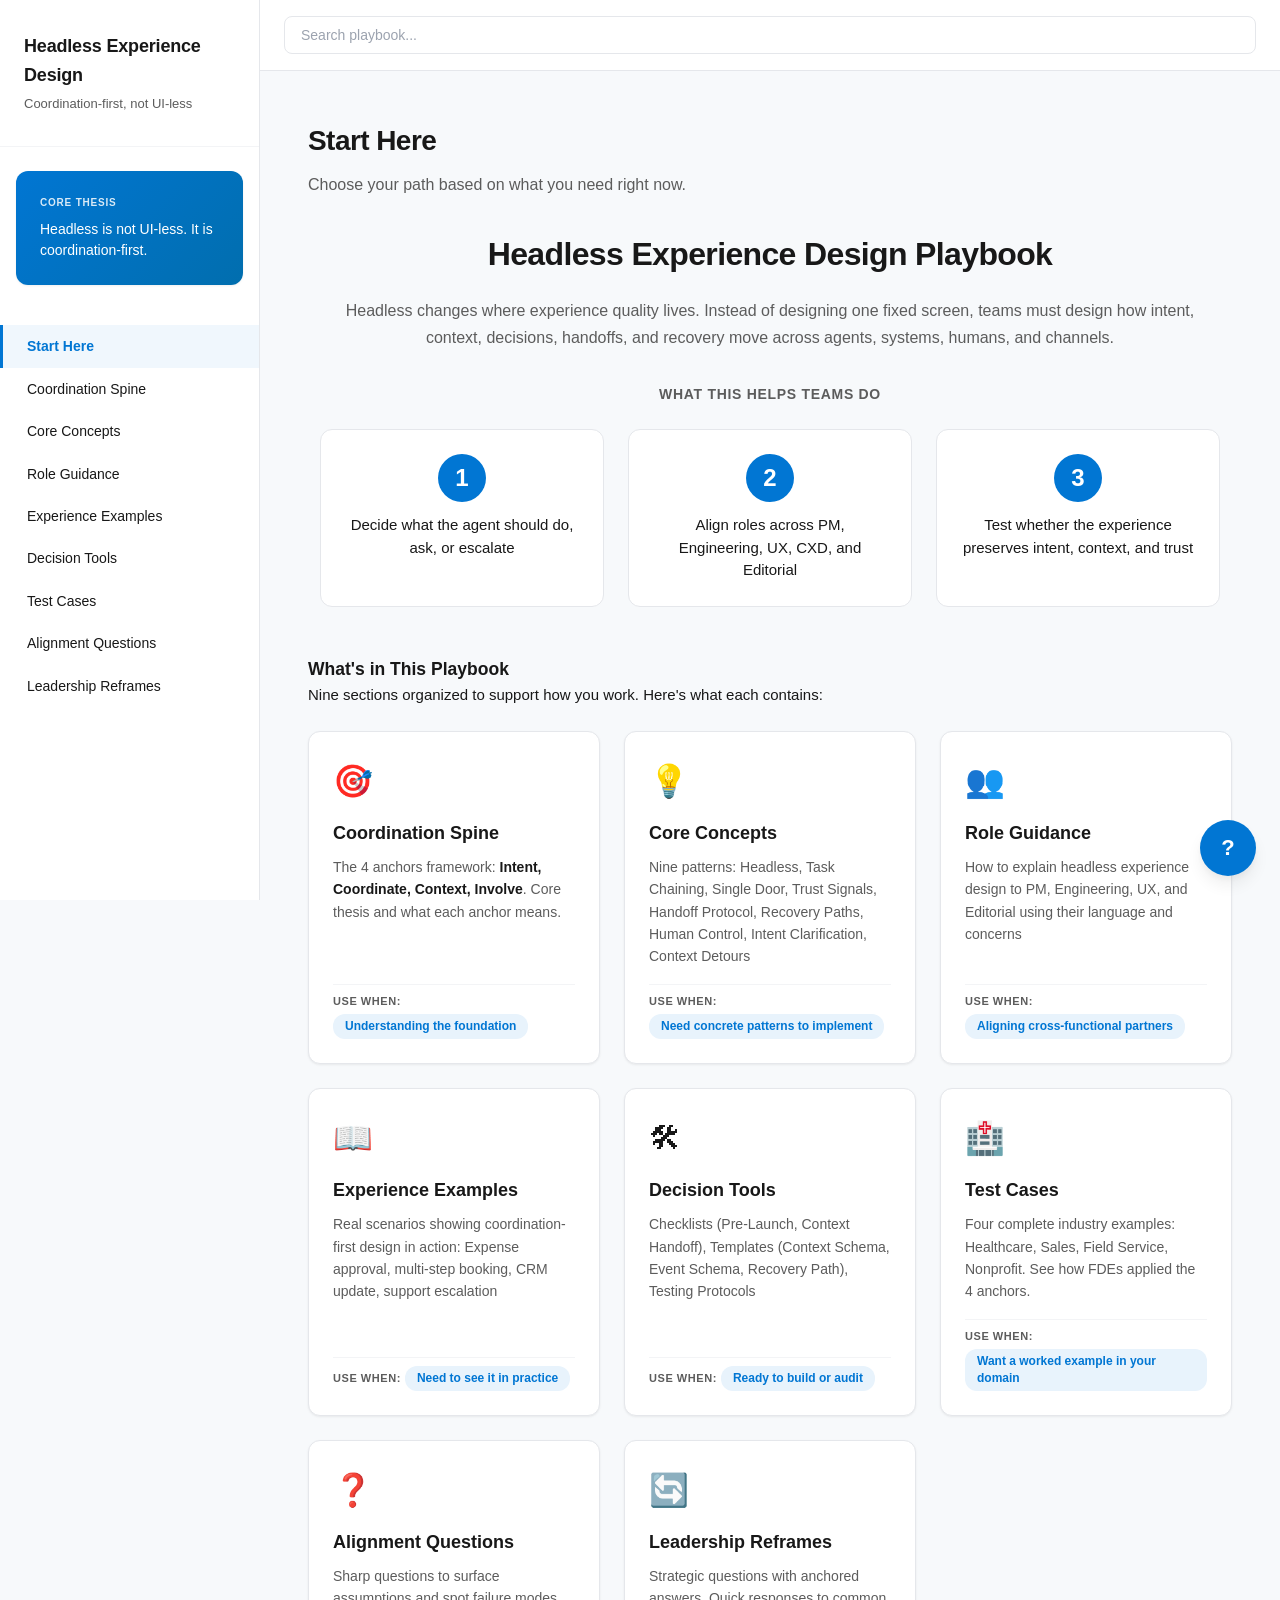
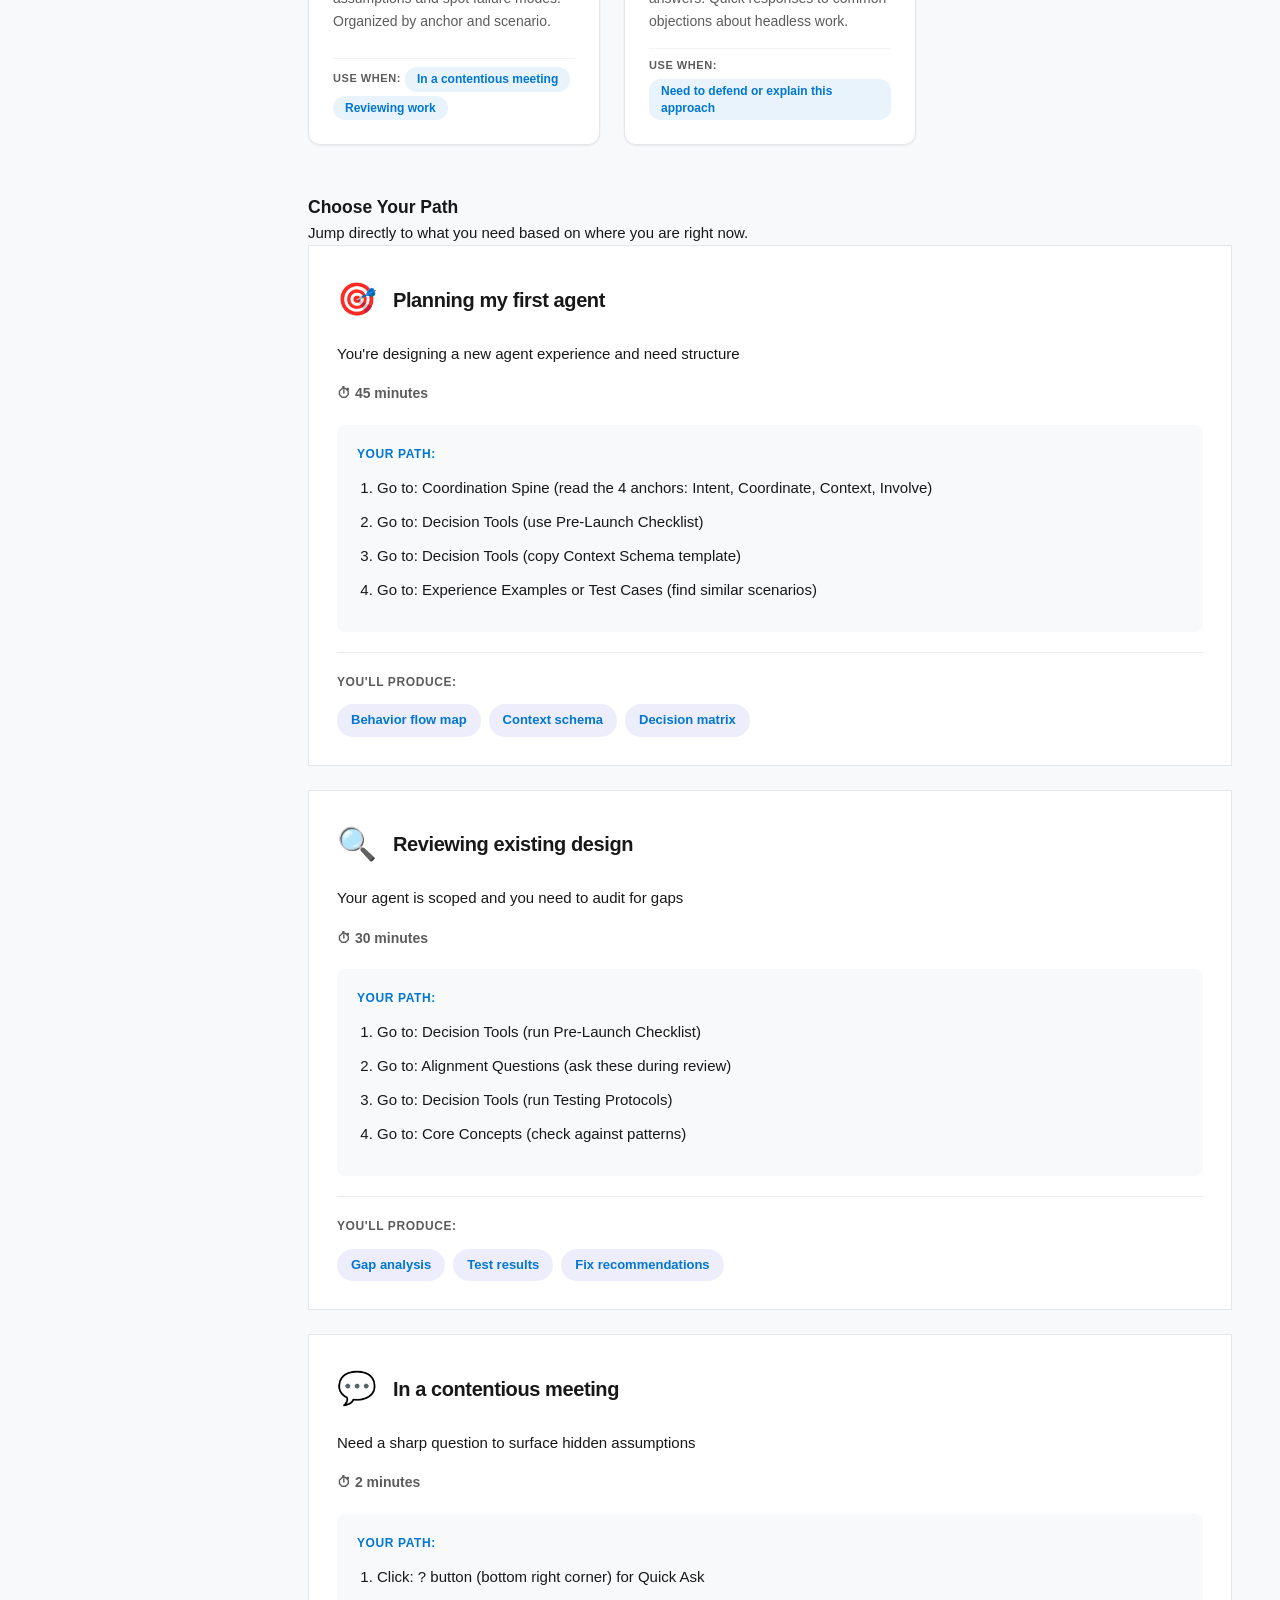
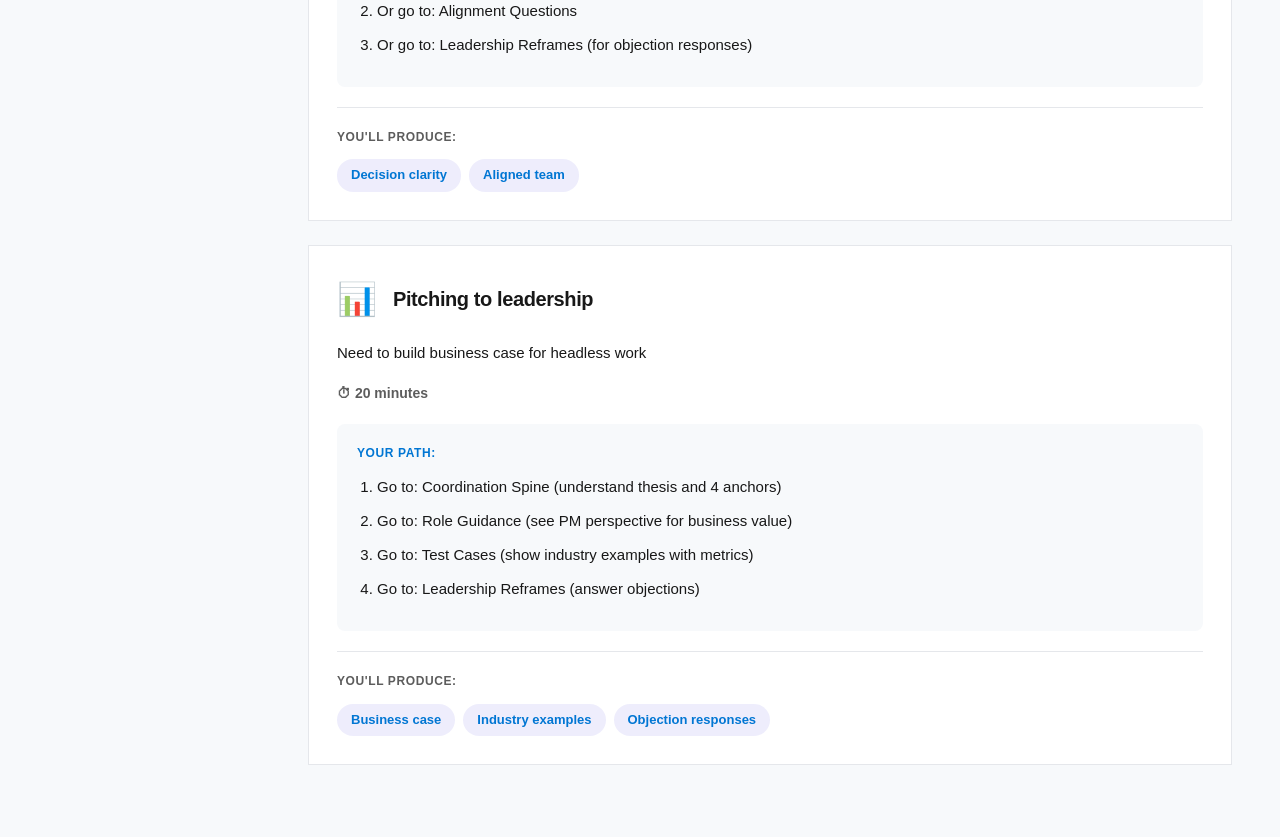
==== playbook-embed.html @ 30144fce "Add files via upload" ====
<!DOCTYPE html>
<html lang="en">
<head>
    <meta charset="UTF-8">
    <meta name="viewport" content="width=device-width, initial-scale=1.0">
    <title>Headless Experience Design Playbook</title>
    <style>
/* ============================================
   Headless Experience Design Playbook - Clean Salesforce-inspired Styles
   ============================================ */

/* ============================================
   Design System Tokens
   ============================================ */
:root {
    /* Colors - Salesforce-inspired palette */
    --color-bg: #F7F9FB;
    --color-surface: #FFFFFF;
    --color-border: #E5E7EB;
    --color-border-subtle: #F3F4F6;

    /* Text colors */
    --color-text: #181818;
    --color-text-muted: #5C5C5C;
    --color-text-subtle: #9CA3AF;

    /* Primary accent (Salesforce blue family) */
    --color-primary: #0176D3;
    --color-primary-hover: #014486;
    --color-primary-light: #E8F3FC;
    --color-primary-subtle: #F0F7FD;

    /* Accent color - override purple from base styles with blue */
    --color-accent: #0176D3;
    --color-accent-hover: #014486;

    /* Status colors (muted, professional) */
    --color-success: #2E844A;
    --color-success-light: #EBF5EE;
    --color-success-border: #C9E6D1;

    --color-warning: #DD7A01;
    --color-warning-light: #FEF6EC;
    --color-warning-border: #FDE2C5;

    --color-danger: #C23934;
    --color-danger-light: #FDECEA;
    --color-danger-border: #FAD4D2;

    --color-info: #0176D3;
    --color-info-light: #E8F3FC;
    --color-info-border: #BFE0F7;

    /* Refined state colors for decision system */
    --color-success-bg: #E8F5E9;
    --color-success-text: #2E7D32;
    --color-warning-bg: #FFF8E1;
    --color-warning-text: #F57C00;
    --color-danger-bg: #FFEBEE;
    --color-danger-text: #C62828;

    /* Gradients */
    --gradient-hero: linear-gradient(135deg, #F0F7FD 0%, #FFFFFF 100%);

    /* Layered shadows for elevation */
    --shadow-elevated: 0 2px 4px rgba(0, 0, 0, 0.04), 0 4px 12px rgba(0, 0, 0, 0.08);
    --shadow-hover: 0 4px 8px rgba(0, 0, 0, 0.06), 0 8px 16px rgba(0, 0, 0, 0.12);

    /* Spacing tokens */
    --space-xs: 4px;
    --space-sm: 8px;
    --space-md: 16px;
    --space-lg: 24px;
    --space-xl: 32px;
    --space-2xl: 48px;

    /* Border radius */
    --radius-sm: 8px;
    --radius-md: 12px;
    --radius-lg: 16px;

    /* Shadows - very subtle */
    --shadow-sm: 0 1px 3px rgba(0, 0, 0, 0.04), 0 1px 2px rgba(0, 0, 0, 0.03);
    --shadow-md: 0 4px 6px rgba(0, 0, 0, 0.05), 0 2px 4px rgba(0, 0, 0, 0.04);
    --shadow-lg: 0 10px 15px rgba(0, 0, 0, 0.06), 0 4px 6px rgba(0, 0, 0, 0.04);

    /* Layout */
    --sidebar-width: 260px;
    --max-content-width: 1200px;
}

/* ============================================
   Reset & Base Styles
   ============================================ */
* {
    margin: 0;
    padding: 0;
    box-sizing: border-box;
}

body {
    font-family: 'Salesforce Sans', -apple-system, BlinkMacSystemFont, 'Segoe UI', Roboto, 'Helvetica Neue', Arial, sans-serif;
    font-size: 15px;
    line-height: 1.6;
    color: var(--color-text);
    background: var(--color-bg);
    -webkit-font-smoothing: antialiased;
    -moz-osx-font-smoothing: grayscale;
}

/* ============================================
   Layout Structure
   ============================================ */
.app {
    display: flex;
    min-height: 100vh;
    position: relative;
}

/* ============================================
   Sidebar - Clean & Refined
   ============================================ */
.sidebar {
    width: var(--sidebar-width);
    background: var(--color-surface);
    border-right: 1px solid var(--color-border);
    position: fixed;
    top: 0;
    left: -260px;
    height: 100vh;
    overflow-y: auto;
    z-index: 1000;
    transition: left 0.3s ease;
}

.sidebar.open {
    left: 0;
}

@media (min-width: 768px) {
    .sidebar {
        left: 0;
    }
}

.sidebar-header {
    padding: var(--space-xl) var(--space-lg);
    border-bottom: 1px solid var(--color-border-subtle);
}

.sidebar-header h1 {
    font-size: 18px;
    font-weight: 600;
    letter-spacing: -0.01em;
    color: var(--color-text);
    margin-bottom: var(--space-xs);
}

.tagline {
    font-size: 13px;
    color: var(--color-text-muted);
    font-weight: 400;
}

/* Memorable Line Card - Premium but subtle */
.spine-summary {
    margin: var(--space-lg) var(--space-md);
    padding: var(--space-lg);
    background: linear-gradient(135deg, #0176D3 0%, #016EAE 100%);
    border-radius: var(--radius-md);
    color: white;
    box-shadow: var(--shadow-sm);
}

.spine-summary-label {
    font-size: 10px;
    font-weight: 600;
    text-transform: uppercase;
    letter-spacing: 0.8px;
    opacity: 0.85;
    margin-bottom: var(--space-sm);
}

.spine-summary-text {
    font-size: 14px;
    font-weight: 400;
    line-height: 1.5;
}

/* Navigation - Quiet & Polished */
.nav {
    display: flex;
    flex-direction: column;
    padding: var(--space-md) 0;
}

.nav-link {
    padding: 10px var(--space-lg);
    text-decoration: none;
    color: var(--color-text);
    font-size: 14px;
    font-weight: 500;
    transition: all 0.15s ease;
    border-left: 3px solid transparent;
    position: relative;
}

.nav-link:hover {
    background: var(--color-primary-subtle);
    color: var(--color-primary);
}

.nav-link.active {
    color: var(--color-primary);
    border-left-color: var(--color-primary);
    background: var(--color-primary-subtle);
    font-weight: 600;
}

/* ============================================
   Main Content Area
   ============================================ */
.main {
    flex: 1;
    margin-left: 0;
    width: 100%;
}

@media (min-width: 768px) {
    .main {
        margin-left: var(--sidebar-width);
        width: auto;
    }
}

/* Search Bar - Integrated & Clean */
.search-bar {
    position: sticky;
    top: 0;
    background: var(--color-surface);
    border-bottom: 1px solid var(--color-border);
    padding: var(--space-md) var(--space-lg);
    z-index: 10;
    display: flex;
    align-items: center;
    gap: var(--space-md);
}

.search-bar input {
    flex: 1;
    min-width: 0;
    padding: 10px var(--space-md);
    border: 1px solid var(--color-border);
    border-radius: var(--radius-sm);
    font-size: 14px;
    font-weight: 400;
    outline: none;
    transition: all 0.2s;
    background: var(--color-surface);
}

.search-bar input:focus {
    border-color: var(--color-primary);
    box-shadow: 0 0 0 3px var(--color-primary-light);
}

.search-bar input::placeholder {
    color: var(--color-text-subtle);
}

.clear-btn {
    background: none;
    border: none;
    color: var(--color-text-muted);
    cursor: pointer;
    font-size: 18px;
    padding: var(--space-xs) var(--space-sm);
    transition: color 0.15s;
}

.clear-btn:hover {
    color: var(--color-text);
}

/* Hide meeting mode button */
.meeting-mode-btn {
    display: none !important;
}

/* ============================================
   Content Container
   ============================================ */
.content {
    padding: var(--space-2xl) var(--space-lg);
    max-width: var(--max-content-width);
    margin: 0 auto;
}

@media (min-width: 768px) {
    .content {
        padding: var(--space-2xl) var(--space-2xl);
    }
}

.section {
    display: none;
}

.section.active {
    display: block;
}

.section h2 {
    font-size: 28px;
    font-weight: 600;
    margin-bottom: var(--space-sm);
    letter-spacing: -0.02em;
    color: var(--color-text);
}

.section-description {
    font-size: 16px;
    color: var(--color-text-muted);
    margin-bottom: var(--space-xl);
    line-height: 1.6;
}

/* ============================================
   Hero Section
   ============================================ */
.hero {
    background: linear-gradient(135deg, #0176D3 0%, #016EAE 100%);
    border-radius: var(--radius-lg);
    padding: var(--space-2xl);
    margin-bottom: var(--space-2xl);
    color: white;
    box-shadow: var(--shadow-sm);
}

.hero-label {
    font-size: 11px;
    font-weight: 600;
    text-transform: uppercase;
    letter-spacing: 1px;
    opacity: 0.9;
    margin-bottom: var(--space-md);
}

.hero-title {
    font-size: 24px;
    font-weight: 600;
    line-height: 1.4;
    margin-bottom: var(--space-md);
}

@media (min-width: 768px) {
    .hero-title {
        font-size: 28px;
    }
}

.hero-subtitle {
    font-size: 16px;
    line-height: 1.6;
    opacity: 0.95;
}

/* ============================================
   Highlight Cards
   ============================================ */
.highlight-card {
    background: var(--color-info-light);
    border: 1px solid var(--color-info-border);
    border-radius: var(--radius-md);
    padding: var(--space-lg);
    margin-bottom: var(--space-xl);
}

.highlight-label {
    font-size: 13px;
    font-weight: 700;
    text-transform: uppercase;
    letter-spacing: 0.05em;
    color: var(--color-primary);
    margin-bottom: var(--space-sm);
    display: flex;
    align-items: center;
    gap: 6px;
}

.highlight-text {
    font-size: 15px;
    font-weight: 500;
    color: var(--color-text);
    line-height: 1.6;
    margin: 0;
}

/* ============================================
   Decision System - Clean Cards (replaces SVG)
   ============================================ */
.decision-flowchart-container {
    background: var(--color-surface);
    border: 1px solid var(--color-border);
    border-radius: var(--radius-lg);
    padding: var(--space-2xl);
    margin-bottom: var(--space-2xl);
}

.decision-system-title {
    font-size: 20px;
    font-weight: 600;
    color: var(--color-text);
    margin-bottom: var(--space-md);
    text-align: center;
}

.decision-system {
    max-width: 1040px;
    margin: 0 auto;
    display: flex;
    flex-direction: column;
    gap: var(--space-lg);
}

/* Checklist Cards */
.checklist-card {
    background: var(--color-surface);
    border: 1px solid var(--color-border);
    border-radius: var(--radius-md);
    padding: var(--space-lg);
    box-shadow: var(--shadow-sm);
}

.checklist-content {
    display: flex;
    flex-direction: column;
    gap: var(--space-md);
    margin-top: var(--space-md);
}

.checklist-section {
    background: var(--color-bg);
    padding: var(--space-md);
    border-radius: var(--radius-sm);
    border: 1px solid var(--color-border-subtle);
}

.checklist-section-title {
    font-size: 12px;
    font-weight: 700;
    color: var(--color-primary);
    margin-bottom: var(--space-sm);
    text-transform: uppercase;
    letter-spacing: 0.05em;
}

.checkbox-item {
    display: flex;
    align-items: flex-start;
    gap: var(--space-sm);
    margin: var(--space-sm) 0;
    cursor: pointer;
    user-select: none;
    padding: var(--space-xs) 0;
}

.checkbox-item input[type="checkbox"] {
    margin-top: 4px;
    flex-shrink: 0;
    cursor: pointer;
    width: 18px;
    height: 18px;
    accent-color: var(--color-primary);
}

.checkbox-item span {
    font-size: 14px;
    line-height: 1.6;
    color: var(--color-text);
}

.checkbox-item:hover span {
    color: var(--color-primary);
}

.checkbox-item input[type="checkbox"]:checked + span {
    text-decoration: line-through;
    color: var(--color-text-muted);
}

/* Tool Card Common Styles */
.tool-card {
    background: var(--color-surface);
    border: 1px solid var(--color-border);
    border-radius: var(--radius-md);
    padding: var(--space-lg);
    box-shadow: var(--shadow-sm);
    transition: all 0.2s ease;
}

.tool-card:hover {
    box-shadow: var(--shadow-md);
}

.tool-card-header {
    display: flex;
    justify-content: space-between;
    align-items: flex-start;
    margin-bottom: var(--space-sm);
}

.tool-card-title {
    font-size: 18px;
    font-weight: 700;
    color: var(--color-text);
    margin: 0;
}

.tool-card-category {
    display: inline-block;
    padding: 4px 12px;
    background: var(--color-primary-light);
    color: var(--color-primary);
    border-radius: 12px;
    font-size: 11px;
    font-weight: 600;
    text-transform: uppercase;
    letter-spacing: 0.05em;
}

.tool-card-description {
    font-size: 14px;
    line-height: 1.6;
    color: var(--color-text-muted);
    margin-bottom: var(--space-md);
}

.tools-grid {
    display: grid;
    grid-template-columns: repeat(auto-fit, minmax(320px, 1fr));
    gap: var(--space-lg);
    margin-top: var(--space-lg);
}

.tools-section-title {
    font-size: 20px;
    font-weight: 700;
    color: var(--color-text);
    margin: var(--space-2xl) 0 var(--space-md) 0;
}

/* Copyable Sections - Gradient treatment for code/schema blocks */
.copyable-section {
    background: linear-gradient(135deg, #F0F7FD 0%, #FFFFFF 100%);
    border: 1px solid var(--color-primary);
    border-left: 4px solid var(--color-primary);
    border-radius: var(--radius-md);
    padding: var(--space-lg);
    position: relative;
    cursor: text;
    user-select: all;
}

.copyable-section::before {
    content: "Click to select and copy";
    position: absolute;
    top: var(--space-sm);
    right: var(--space-sm);
    font-size: 11px;
    font-weight: 600;
    text-transform: uppercase;
    letter-spacing: 0.05em;
    color: var(--color-primary);
    opacity: 0;
    transition: opacity 0.2s ease;
    pointer-events: none;
}

.copyable-section:hover::before {
    opacity: 1;
}

.copyable-section pre {
    margin: 0;
    background: transparent;
    border: none;
    padding: 0;
    user-select: all;
}

.copyable-section code {
    background: transparent;
    color: var(--color-text);
    font-family: 'Monaco', 'Menlo', 'Ubuntu Mono', 'Consolas', 'source-code-pro', monospace;
    font-size: 13px;
    line-height: 1.6;
    user-select: all;
}

/* Contextual card with light blue gradient (copyable section) */
.contextual-card.copyable-section {
    margin-bottom: var(--space-lg);
}

.contextual-card.copyable-section .contextual-label {
    font-size: 12px;
    font-weight: 600;
    text-transform: uppercase;
    letter-spacing: 0.05em;
    color: var(--color-primary);
    margin-bottom: var(--space-sm);
}

.contextual-card.copyable-section .contextual-content {
    font-size: 15px;
    font-weight: 500;
    line-height: 1.6;
    color: var(--color-text);
}

/* Contextual card with purple gradient (example cards) - MUST be white text */
.contextual-card:not(.copyable-section) {
    background: linear-gradient(135deg, #5b4fdb 0%, #7c3aed 100%);
    border: none;
    box-shadow: var(--shadow-lg);
    margin-bottom: var(--space-lg);
    padding: var(--space-lg);
}

.contextual-card:not(.copyable-section) *,
.contextual-card:not(.copyable-section) p,
.contextual-card:not(.copyable-section) div,
.contextual-card:not(.copyable-section) span {
    color: #FFFFFF !important;
}

.contextual-card:not(.copyable-section) .contextual-label {
    color: #EAF3FF !important;
    opacity: 0.95;
    font-size: 10px;
    font-weight: 700;
    text-transform: uppercase;
    letter-spacing: 0.8px;
    margin-bottom: 14px;
}

.contextual-card:not(.copyable-section) .contextual-content {
    color: #FFFFFF !important;
    font-size: 16px;
    font-weight: 600;
    line-height: 1.65;
    margin-bottom: 16px;
}

.contextual-card:not(.copyable-section) .copy-btn,
.contextual-card:not(.copyable-section) button {
    color: #FFFFFF !important;
    background: rgba(255, 255, 255, 0.12);
    border: 1px solid rgba(255, 255, 255, 0.72);
}

.contextual-card:not(.copyable-section) .copy-btn:hover,
.contextual-card:not(.copyable-section) button:hover {
    background: rgba(255, 255, 255, 0.18);
    border-color: rgba(255, 255, 255, 0.85);
}

.contextual-card:not(.copyable-section) .copy-btn:focus-visible,
.contextual-card:not(.copyable-section) button:focus-visible {
    outline: 2px solid #FFFFFF;
    outline-offset: 3px;
}

/* Ensure purple gradient cards stay white at all breakpoints */
@media (min-width: 768px) {
    .contextual-card:not(.copyable-section) .contextual-content {
        font-size: 18px;
        margin-bottom: 20px;
        color: #FFFFFF !important;
    }

    .contextual-card:not(.copyable-section) {
        padding: var(--space-xl);
        margin-bottom: var(--space-xl);
    }
}

/* Quick Pivots cards */
.card.copyable-section {
    background: linear-gradient(135deg, #F0F7FD 0%, #FFFFFF 100%);
    border-left: 4px solid var(--color-primary);
}

.card.copyable-section:hover {
    transform: translateY(-1px);
    box-shadow: var(--shadow-md);
}

/* Playbook Intro Section */
.playbook-intro {
    max-width: 900px;
    margin: 0 auto var(--space-2xl) auto;
    text-align: center;
}

.playbook-intro-title {
    font-size: 32px;
    font-weight: 700;
    color: var(--color-text);
    margin: 0 0 var(--space-md) 0;
    letter-spacing: -0.02em;
}

.playbook-intro-body {
    font-size: 16px;
    line-height: 1.7;
    color: var(--color-text-muted);
    margin: 0 0 var(--space-xl) 0;
}

.playbook-helps-title {
    font-size: 14px;
    font-weight: 700;
    text-transform: uppercase;
    letter-spacing: 0.05em;
    color: var(--color-text-muted);
    margin-bottom: var(--space-lg);
}

.playbook-helps-grid {
    display: grid;
    grid-template-columns: repeat(3, 1fr);
    gap: var(--space-lg);
    margin-bottom: var(--space-2xl);
}

.helps-card {
    background: var(--color-surface);
    border: 1px solid var(--color-border);
    border-radius: var(--radius-md);
    padding: var(--space-lg);
    display: flex;
    flex-direction: column;
    align-items: center;
    gap: var(--space-sm);
    text-align: center;
    transition: all 0.2s ease;
}

.helps-card:hover {
    transform: translateY(-2px);
    box-shadow: var(--shadow-md);
    border-color: var(--color-primary);
}

.helps-number {
    width: 48px;
    height: 48px;
    border-radius: 50%;
    background: var(--color-primary);
    color: var(--color-surface);
    display: flex;
    align-items: center;
    justify-content: center;
    font-size: 24px;
    font-weight: 700;
    margin-bottom: var(--space-xs);
}

.helps-text {
    font-size: 15px;
    font-weight: 500;
    line-height: 1.5;
    color: var(--color-text);
}

@media (max-width: 768px) {
    .playbook-helps-grid {
        grid-template-columns: 1fr;
    }

    .playbook-intro-title {
        font-size: 24px;
    }
}

/* Playbook Structure Section */
.playbook-structure {
    max-width: 1040px;
    margin: 0 auto var(--space-2xl) auto;
}

.structure-grid {
    display: grid;
    grid-template-columns: repeat(auto-fit, minmax(280px, 1fr));
    gap: var(--space-lg);
    margin-top: var(--space-lg);
}

.structure-card {
    background: var(--color-surface);
    border: 1px solid var(--color-border);
    border-radius: var(--radius-md);
    padding: var(--space-lg);
    box-shadow: var(--shadow-sm);
    transition: all 0.2s ease;
    display: flex;
    flex-direction: column;
    gap: var(--space-sm);
}

.structure-card:hover {
    transform: translateY(-2px);
    box-shadow: var(--shadow-hover);
    border-color: var(--color-primary);
    cursor: pointer;
}

.structure-card:active {
    transform: translateY(0);
    box-shadow: var(--shadow-sm);
}

.structure-icon {
    font-size: 32px;
    margin-bottom: var(--space-xs);
}

.structure-title {
    font-size: 18px;
    font-weight: 700;
    color: var(--color-text);
    margin: 0;
}

.structure-desc {
    font-size: 14px;
    line-height: 1.6;
    color: var(--color-text-muted);
    margin: 0;
    flex-grow: 1;
}

.structure-desc strong {
    color: var(--color-text);
    font-weight: 600;
}

.structure-use {
    margin-top: var(--space-sm);
    padding-top: var(--space-sm);
    border-top: 1px solid var(--color-border-subtle);
    display: flex;
    flex-wrap: wrap;
    gap: var(--space-xs);
    align-items: center;
}

.structure-use-label {
    font-size: 11px;
    font-weight: 600;
    text-transform: uppercase;
    letter-spacing: 0.05em;
    color: var(--color-text-muted);
}

.structure-use-chip {
    display: inline-block;
    padding: 4px 12px;
    background: var(--color-primary-light);
    color: var(--color-primary);
    border-radius: 12px;
    font-size: 12px;
    font-weight: 600;
    line-height: 1.4;
}

/* Hero Header */
.decision-hero {
    background: var(--gradient-hero);
    border-radius: var(--radius-lg);
    padding: var(--space-xl) var(--space-lg);
    text-align: center;
    margin-bottom: var(--space-xl);
    border: 1px solid var(--color-border);
}

.decision-hero-title {
    font-size: 28px;
    font-weight: 700;
    color: var(--color-text);
    margin: 0 0 var(--space-xs) 0;
    letter-spacing: -0.02em;
}

.decision-hero-subtitle {
    font-size: 16px;
    color: var(--color-text-muted);
    margin: 0;
    line-height: 1.5;
}

/* Decision Flow */
.decision-flow {
    display: flex;
    flex-direction: column;
    gap: var(--space-lg);
}

/* User Intent card - standalone, elevated */
.decision-start-container {
    display: flex;
    justify-content: center;
    margin-bottom: var(--space-md);
}

.decision-card.decision-start {
    max-width: 400px;
    padding: var(--space-lg);
    background: linear-gradient(135deg, #F0F7FD 0%, #FFFFFF 100%);
    border: 2px solid var(--color-primary);
    box-shadow: var(--shadow-elevated);
    text-align: center;
}

.decision-start-icon {
    font-size: 48px;
    margin-bottom: var(--space-sm);
    display: block;
}

.decision-title {
    font-size: 20px;
    font-weight: 700;
    color: var(--color-text);
    margin: 0 0 var(--space-xs) 0;
}

.decision-text {
    font-size: 14px;
    color: var(--color-text-muted);
    margin: 0;
}

/* Evaluation cards (Confidence + Risk) - side by side */
.decision-evaluation {
    display: grid;
    grid-template-columns: 1fr 1fr;
    gap: var(--space-lg);
    margin-bottom: var(--space-md);
}

.decision-evaluation-card {
    background: var(--color-surface);
    border: 1px solid var(--color-border);
    border-radius: var(--radius-md);
    padding: var(--space-lg);
    box-shadow: var(--shadow-sm);
}

.decision-evaluation-title {
    font-size: 20px;
    font-weight: 700;
    color: var(--color-text);
    margin: 0 0 var(--space-xs) 0;
}

.decision-evaluation-question {
    font-size: 14px;
    color: var(--color-text-muted);
    margin: 0 0 var(--space-md) 0;
}

/* Decision Step Cards */
.decision-step {
    display: flex;
    flex-direction: column;
    gap: var(--space-lg);
    align-items: center;
}

.decision-card {
    background: var(--color-surface);
    border: 2px solid var(--color-border);
    border-radius: var(--radius-md);
    padding: var(--space-lg);
    text-align: center;
    min-width: 280px;
    box-shadow: var(--shadow-sm);
}

.decision-card.start {
    border-color: var(--color-primary);
    background: var(--color-primary-subtle);
}

.decision-card.question {
    border-color: var(--color-info-border);
    background: var(--color-info-light);
}

.decision-card-label {
    font-size: 12px;
    font-weight: 600;
    text-transform: uppercase;
    letter-spacing: 0.5px;
    color: var(--color-text-muted);
    margin-bottom: var(--space-xs);
}

.decision-card-text {
    font-size: 16px;
    font-weight: 600;
    color: var(--color-text);
}

/* Branches - horizontal layout within each evaluation card */
.decision-branches {
    display: grid;
    grid-template-columns: repeat(3, 1fr);
    gap: var(--space-sm);
}

.branch-card {
    background: var(--color-bg);
    border: 1px solid var(--color-border);
    border-radius: var(--radius-sm);
    padding: var(--space-sm) var(--space-xs);
    text-align: center;
}

.branch-level {
    font-size: 12px;
    font-weight: 700;
    text-transform: uppercase;
    letter-spacing: 0.05em;
    margin-bottom: 4px;
}

.branch-desc {
    font-size: 11px;
    color: var(--color-text-muted);
    line-height: 1.4;
}

.branch-card.high .branch-level {
    color: var(--color-success-text);
}

.branch-card.medium .branch-level {
    color: var(--color-warning-text);
}

.branch-card.low .branch-level {
    color: var(--color-danger-text);
}

/* Legacy branch styles (may be unused) */
.decision-branch {
    display: flex;
    flex-direction: column;
    align-items: center;
    gap: var(--space-md);
}

.branch-label {
    font-size: 13px;
    font-weight: 600;
    padding: var(--space-xs) var(--space-md);
    border-radius: var(--radius-sm);
}

.branch-label.high {
    background: var(--color-success-light);
    color: var(--color-success);
    border: 1px solid var(--color-success-border);
}

.branch-label.medium {
    background: var(--color-warning-light);
    color: var(--color-warning);
    border: 1px solid var(--color-warning-border);
}

.branch-label.low {
    background: var(--color-danger-light);
    color: var(--color-danger);
    border: 1px solid var(--color-danger-border);
}

/* Outcomes: Act, Ask, Escalate */
.decision-outcomes {
    display: grid;
    grid-template-columns: repeat(3, 1fr);
    gap: var(--space-lg);
    margin-bottom: var(--space-lg);
}

.action-card {
    background: var(--color-surface);
    border-radius: var(--radius-md);
    padding: var(--space-lg);
    box-shadow: var(--shadow-elevated);
    border: 2px solid transparent;
    transition: all 0.2s ease;
    display: flex;
    flex-direction: column;
    align-items: center;
    text-align: center;
}

.action-card:hover {
    transform: translateY(-2px);
    box-shadow: var(--shadow-hover);
}

.action-card.act {
    background: linear-gradient(135deg, var(--color-success-bg) 0%, #FFFFFF 100%);
    border-color: var(--color-success-text);
}

.action-card.ask {
    background: linear-gradient(135deg, var(--color-warning-bg) 0%, #FFFFFF 100%);
    border-color: var(--color-warning-text);
}

.action-card.escalate {
    background: linear-gradient(135deg, var(--color-danger-bg) 0%, #FFFFFF 100%);
    border-color: var(--color-danger-text);
}

.action-icon {
    font-size: 56px;
    margin-bottom: var(--space-sm);
    filter: drop-shadow(0 2px 4px rgba(0, 0, 0, 0.1));
}

.action-title {
    font-size: 24px;
    font-weight: 700;
    margin: 0 0 var(--space-xs) 0;
    color: var(--color-text);
}

.action-rule {
    display: inline-block;
    background: rgba(255, 255, 255, 0.8);
    border: 1px solid var(--color-border);
    border-radius: 16px;
    padding: 6px 12px;
    font-size: 11px;
    font-weight: 600;
    text-transform: uppercase;
    letter-spacing: 0.05em;
    margin-bottom: var(--space-sm);
    box-shadow: var(--shadow-sm);
}

.action-desc {
    font-size: 14px;
    color: var(--color-text-muted);
    line-height: 1.6;
    margin: 0;
}

/* Legacy action card styles */
.action-card-title {
    font-size: 18px;
    font-weight: 700;
    margin-bottom: var(--space-xs);
}

.action-card.act .action-card-title {
    color: var(--color-success);
}

.action-card.ask .action-card-title {
    color: var(--color-warning);
}

.action-card.escalate .action-card-title {
    color: var(--color-danger);
}

.action-card-subtitle {
    font-size: 13px;
    color: var(--color-text-muted);
}

/* Rule Summary Card */
.rule-summary {
    background: linear-gradient(135deg, #FFF8E1 0%, #FFFFFF 100%);
    border: 2px solid var(--color-warning-text);
    border-radius: var(--radius-md);
    padding: var(--space-lg);
    margin-bottom: var(--space-lg);
}

.rule-summary-title {
    font-size: 16px;
    font-weight: 700;
    color: var(--color-text);
    margin: 0 0 var(--space-md) 0;
    text-align: center;
}

.rule-summary-grid {
    display: grid;
    grid-template-columns: repeat(3, 1fr);
    gap: var(--space-md);
}

.rule-item {
    font-size: 14px;
    color: var(--color-text);
    text-align: center;
    line-height: 1.5;
}

.rule-item strong {
    display: block;
    font-size: 16px;
    font-weight: 700;
    margin-bottom: 4px;
}

.rule-summary-text {
    font-size: 14px;
    line-height: 1.6;
    color: var(--color-text);
}

/* Examples Section */
.decision-examples {
    margin-top: var(--space-lg);
}

.decision-examples > .decision-label {
    font-size: 14px;
    font-weight: 700;
    text-transform: uppercase;
    letter-spacing: 0.05em;
    color: var(--color-text-muted);
    margin-bottom: var(--space-md);
    text-align: center;
}

.decision-examples-grid {
    display: grid;
    grid-template-columns: repeat(3, 1fr);
    gap: var(--space-lg);
}

.example-card {
    background: var(--color-surface);
    border: 1px solid var(--color-border);
    border-radius: var(--radius-md);
    padding: var(--space-lg);
    box-shadow: var(--shadow-sm);
    transition: all 0.2s ease;
}

.example-card:hover {
    transform: translateY(-2px);
    box-shadow: var(--shadow-hover);
}

.example-action {
    display: inline-block;
    padding: 6px 12px;
    border-radius: 16px;
    font-size: 11px;
    font-weight: 700;
    text-transform: uppercase;
    letter-spacing: 0.05em;
    margin-bottom: var(--space-sm);
}

.example-action.act {
    background: var(--color-success-bg);
    color: var(--color-success-text);
}

.example-action.ask {
    background: var(--color-warning-bg);
    color: var(--color-warning-text);
}

.example-action.escalate {
    background: var(--color-danger-bg);
    color: var(--color-danger-text);
}

.example-scenario {
    font-size: 16px;
    font-weight: 600;
    color: var(--color-text);
    margin: 0 0 var(--space-sm) 0;
    line-height: 1.4;
}

.example-why {
    font-size: 14px;
    color: var(--color-text-muted);
    line-height: 1.6;
    margin: 0 0 var(--space-sm) 0;
}

.example-what {
    font-size: 14px;
    color: var(--color-text);
    line-height: 1.6;
    margin: 0;
    padding-top: var(--space-sm);
    border-top: 1px solid var(--color-border);
}

/* Legacy example card styles */
.example-card-header {
    display: flex;
    align-items: center;
    gap: var(--space-sm);
    margin-bottom: var(--space-md);
    padding-bottom: var(--space-md);
    border-bottom: 1px solid var(--color-border-subtle);
}

.example-card-icon {
    width: 32px;
    height: 32px;
    border-radius: var(--radius-sm);
    display: flex;
    align-items: center;
    justify-content: center;
    font-size: 16px;
    font-weight: 700;
}

.example-card.act .example-card-icon {
    background: var(--color-success-light);
    color: var(--color-success);
}

.example-card.ask .example-card-icon {
    background: var(--color-warning-light);
    color: var(--color-warning);
}

.example-card.escalate .example-card-icon {
    background: var(--color-danger-light);
    color: var(--color-danger);
}

.example-card-title {
    font-size: 16px;
    font-weight: 600;
    color: var(--color-text);
}

.example-card-content {
    font-size: 14px;
    line-height: 1.6;
    color: var(--color-text-muted);
}

.example-card-content ul {
    margin: var(--space-md) 0;
    padding-left: var(--space-lg);
}

.example-card-content li {
    margin: var(--space-sm) 0;
}

/* ============================================
   Standard Cards
   ============================================ */
.card {
    background: var(--color-surface);
    border: 1px solid var(--color-border);
    border-radius: var(--radius-md);
    padding: var(--space-xl);
    margin-bottom: var(--space-lg);
    box-shadow: var(--shadow-sm);
    transition: all 0.2s;
}

.card:hover {
    box-shadow: var(--shadow-md);
    border-color: var(--color-primary);
}

.card-header {
    display: flex;
    justify-content: space-between;
    align-items: flex-start;
    margin-bottom: var(--space-md);
}

.card-title {
    font-size: 18px;
    font-weight: 600;
    color: var(--color-text);
    margin-bottom: var(--space-xs);
}

.card-meta {
    font-size: 13px;
    color: var(--color-text-muted);
    margin-bottom: var(--space-md);
}

.card-tags {
    display: flex;
    gap: var(--space-sm);
    flex-wrap: wrap;
}

.tag {
    font-size: 12px;
    padding: 4px 10px;
    background: var(--color-bg);
    border: 1px solid var(--color-border);
    border-radius: var(--radius-sm);
    color: var(--color-text-muted);
    font-weight: 500;
}

.card-content {
    color: var(--color-text);
    line-height: 1.7;
}

.card-content p {
    margin: var(--space-md) 0;
}

/* ============================================
   Copy Buttons
   ============================================ */
.copy-btn {
    padding: 6px 14px;
    background: var(--color-surface);
    border: 1px solid var(--color-border);
    border-radius: var(--radius-sm);
    font-size: 13px;
    cursor: pointer;
    transition: all 0.2s;
    color: var(--color-text-muted);
    font-weight: 500;
}

.copy-btn:hover {
    border-color: var(--color-primary);
    color: var(--color-primary);
    background: var(--color-primary-subtle);
}

.copy-btn:focus {
    outline: 2px solid var(--color-primary);
    outline-offset: 2px;
    border-color: var(--color-primary);
}

.copy-btn:focus:not(:focus-visible) {
    outline: none;
}

.copy-btn:focus-visible {
    outline: 2px solid var(--color-primary);
    outline-offset: 2px;
}

/* ============================================
   Anchors (Four Anchors Section)
   ============================================ */
.anchors {
    display: grid;
    grid-template-columns: repeat(auto-fit, minmax(240px, 1fr));
    gap: var(--space-lg);
    margin-bottom: var(--space-2xl);
}

.anchor-card-rich {
    background: var(--color-surface);
    border: 1px solid var(--color-border);
    border-radius: var(--radius-md);
    padding: var(--space-xl);
    transition: all 0.2s;
    box-shadow: var(--shadow-sm);
}

.anchor-card-rich:hover {
    border-color: var(--color-primary);
    box-shadow: var(--shadow-md);
    transform: translateY(-2px);
}

.anchor-header {
    display: flex;
    align-items: flex-start;
    gap: var(--space-md);
    margin-bottom: var(--space-md);
}

.anchor-number {
    font-size: 24px;
    font-weight: 700;
    color: var(--color-primary);
    line-height: 1;
}

.anchor-title-group {
    flex: 1;
}

.anchor-label {
    font-size: 18px;
    font-weight: 600;
    color: var(--color-text);
    margin-bottom: var(--space-xs);
}

.anchor-pill {
    font-size: 11px;
    font-weight: 600;
    text-transform: uppercase;
    letter-spacing: 0.5px;
    padding: 3px 10px;
    background: var(--color-primary-light);
    color: var(--color-primary);
    border-radius: 12px;
    display: inline-block;
    margin-top: var(--space-xs);
}

.anchor-meaning {
    font-size: 14px;
    line-height: 1.6;
    color: var(--color-text-muted);
    margin-bottom: var(--space-md);
}

.anchor-section {
    margin-bottom: var(--space-md);
}

.anchor-section:last-child {
    margin-bottom: 0;
}

.anchor-section-label {
    font-size: 12px;
    font-weight: 600;
    text-transform: uppercase;
    letter-spacing: 0.5px;
    color: var(--color-text-muted);
    margin-bottom: var(--space-xs);
}

.anchor-section-text {
    font-size: 14px;
    line-height: 1.6;
    color: var(--color-text);
}

/* ============================================
   Mobile Menu Toggle
   ============================================ */
.mobile-menu-toggle {
    display: block;
    position: fixed;
    top: var(--space-md);
    left: var(--space-md);
    z-index: 1001;
    background: var(--color-surface);
    border: 1px solid var(--color-border);
    border-radius: var(--radius-sm);
    padding: 10px;
    width: 44px;
    height: 44px;
    cursor: pointer;
    box-shadow: var(--shadow-sm);
}

.mobile-menu-toggle:active {
    transform: scale(0.95);
}

.hamburger-line {
    display: block;
    width: 24px;
    height: 2px;
    background: var(--color-text);
    margin: 5px 0;
    transition: all 0.3s;
    border-radius: 2px;
}

@media (min-width: 768px) {
    .mobile-menu-toggle {
        display: none;
    }
}

.mobile-overlay {
    display: none;
    position: fixed;
    top: 0;
    left: 0;
    width: 100%;
    height: 100%;
    background: rgba(0, 0, 0, 0.4);
    z-index: 999;
    opacity: 0;
    transition: opacity 0.3s;
}

.mobile-overlay.show {
    display: block;
    opacity: 1;
}

/* ============================================
   Toast Notification
   ============================================ */
.toast {
    position: fixed;
    bottom: var(--space-lg);
    right: var(--space-lg);
    background: var(--color-text);
    color: white;
    padding: 12px 20px;
    border-radius: var(--radius-sm);
    font-size: 14px;
    opacity: 0;
    transform: translateY(20px);
    transition: all 0.3s;
    pointer-events: none;
    box-shadow: var(--shadow-lg);
}

.toast.show {
    opacity: 1;
    transform: translateY(0);
}

/* ============================================
   Quick Ask Panel
   ============================================ */
.quick-ask-fab {
    position: fixed;
    bottom: var(--space-lg);
    right: var(--space-lg);
    width: 56px;
    height: 56px;
    border-radius: 50%;
    background: var(--color-primary);
    color: white;
    border: none;
    font-size: 22px;
    font-weight: 700;
    cursor: pointer;
    box-shadow: var(--shadow-lg);
    transition: all 0.2s;
    z-index: 100;
}

.quick-ask-fab:hover {
    transform: scale(1.05);
    background: var(--color-primary-hover);
}

.quick-ask-panel {
    position: fixed;
    top: 0;
    right: -100%;
    width: 100%;
    max-width: 420px;
    height: 100vh;
    background: var(--color-surface);
    box-shadow: var(--shadow-lg);
    z-index: 1000;
    transition: right 0.3s ease;
    display: flex;
    flex-direction: column;
}

.quick-ask-panel.open {
    right: 0;
}

.quick-ask-header {
    display: flex;
    justify-content: space-between;
    align-items: center;
    padding: var(--space-lg);
    border-bottom: 1px solid var(--color-border);
}

.quick-ask-header h3 {
    font-size: 18px;
    font-weight: 600;
}

.close-btn {
    background: none;
    border: none;
    font-size: 24px;
    color: var(--color-text-muted);
    cursor: pointer;
    padding: var(--space-xs) var(--space-sm);
    transition: color 0.15s;
}

.close-btn:hover {
    color: var(--color-text);
}

.quick-ask-content {
    flex: 1;
    overflow-y: auto;
    padding: var(--space-lg);
}

.quick-question {
    background: var(--color-bg);
    border: 1px solid var(--color-border);
    border-radius: var(--radius-md);
    padding: var(--space-md);
    margin-bottom: var(--space-md);
    display: flex;
    flex-direction: column;
    gap: var(--space-sm);
    cursor: pointer;
    transition: all 0.2s ease;
}

.quick-question:hover {
    border-color: var(--color-primary);
    background: var(--color-surface);
}

.quick-question.expanded {
    background: var(--color-primary-subtle);
    border-color: var(--color-primary);
}

.quick-question-text {
    font-size: 15px;
    font-weight: 500;
    line-height: 1.5;
    color: var(--color-text);
}

.quick-question-answer {
    padding-top: var(--space-sm);
    border-top: 1px solid var(--color-border);
    animation: slideDown 0.2s ease;
}

@keyframes slideDown {
    from {
        opacity: 0;
        transform: translateY(-8px);
    }
    to {
        opacity: 1;
        transform: translateY(0);
    }
}

.answer-label {
    font-size: 12px;
    font-weight: 600;
    text-transform: uppercase;
    letter-spacing: 0.05em;
    color: var(--color-primary);
    margin-bottom: var(--space-xs);
}

.answer-text {
    font-size: 14px;
    line-height: 1.6;
    color: var(--color-text);
}

.quick-question-meta {
    font-size: 13px;
    color: var(--color-text-muted);
}

.overlay {
    position: fixed;
    top: 0;
    left: 0;
    width: 100%;
    height: 100%;
    background: rgba(0, 0, 0, 0.4);
    z-index: 999;
    opacity: 0;
    pointer-events: none;
    transition: opacity 0.3s;
}

.overlay.show {
    opacity: 1;
    pointer-events: auto;
}

/* ============================================
   Responsive Adjustments
   ============================================ */
@media (max-width: 768px) {
    .content {
        padding: var(--space-xl) var(--space-md);
    }

    .hero {
        padding: var(--space-xl) var(--space-lg);
    }

    .decision-flowchart-container {
        padding: var(--space-lg);
    }

    .decision-branches {
        grid-template-columns: 1fr;
    }

    .decision-examples {
        grid-template-columns: 1fr;
    }
}

/* ============================================
   Print Styles
   ============================================ */
@media print {
    body {
        background: white;
    }

    .sidebar,
    .search-bar,
    .quick-ask-fab,
    .quick-ask-panel,
    .overlay,
    .copy-btn,
    .mobile-menu-toggle {
        display: none !important;
    }

    .main {
        margin-left: 0;
    }

    .content {
        padding: 0;
        max-width: 100%;
    }

    .section {
        display: block !important;
    }

    .card {
        page-break-inside: avoid;
        box-shadow: none;
        border: 1px solid var(--color-border);
    }
}

/* ============================================
   Decision System Responsive Breakpoints
   ============================================ */

/* Tablet: Stack evaluations and outcomes */
@media (max-width: 1024px) {
    .structure-grid {
        grid-template-columns: repeat(auto-fit, minmax(240px, 1fr));
    }

    .decision-evaluation {
        grid-template-columns: 1fr;
    }

    .decision-outcomes {
        grid-template-columns: 1fr;
        gap: var(--space-md);
    }

    .rule-summary-grid {
        grid-template-columns: 1fr;
        gap: var(--space-sm);
    }

    .decision-examples-grid {
        grid-template-columns: 1fr;
    }
}

/* Mobile: Further adjustments */
@media (max-width: 768px) {
    .decision-hero-title {
        font-size: 24px;
    }

    .decision-hero-subtitle {
        font-size: 14px;
    }

    .action-title {
        font-size: 20px;
    }

    .action-icon {
        font-size: 48px;
    }

    .decision-branches {
        grid-template-columns: 1fr;
        gap: var(--space-xs);
    }
}
/* New styles for enhanced playbook features */

/* Getting Started Section */
.decision-flowchart-container {
    background: var(--color-surface);
    border: 2px solid var(--color-accent);
    border-radius: var(--radius);
    padding: 28px;
    margin-bottom: 40px;
}

.flowchart-wrapper {
    background: white;
    padding: 24px;
    border-radius: var(--radius-sm);
    overflow-x: auto;
}

.flowchart-image {
    max-width: 100%;
    height: auto;
    display: block;
    margin: 0 auto;
}

@media (max-width: 768px) {
    .decision-flowchart-container {
        padding: 20px;
    }

    .flowchart-wrapper {
        padding: 16px;
    }
}

.path-card {
    background: var(--color-surface);
    border: 1.5px solid var(--color-border);
    border-radius: var(--radius);
    padding: 28px;
    margin-bottom: 24px;
    transition: all 0.2s;
}

.path-card:hover {
    border-color: var(--color-accent);
    box-shadow: var(--shadow-md);
    transform: translateY(-2px);
}

.path-header {
    display: flex;
    align-items: center;
    gap: 16px;
    margin-bottom: 16px;
}

.path-icon {
    font-size: 32px;
    flex-shrink: 0;
}

.path-title {
    font-size: 20px;
    font-weight: 700;
    color: var(--color-text);
    letter-spacing: -0.02em;
}

.path-description {
    font-size: 15px;
    color: var(--color-text);
    line-height: 1.65;
    margin-bottom: 16px;
}

.path-meta {
    display: flex;
    gap: 16px;
    margin-bottom: 20px;
    font-size: 14px;
    color: var(--color-text-muted);
}

.path-time {
    font-weight: 600;
}

.path-steps {
    background: var(--color-bg);
    padding: 20px;
    border-radius: var(--radius-sm);
    margin-bottom: 20px;
}

.path-steps-label {
    font-size: 12px;
    font-weight: 700;
    text-transform: uppercase;
    letter-spacing: 0.6px;
    color: var(--color-accent);
    margin-bottom: 12px;
}

.path-steps ol {
    margin: 0;
    padding-left: 20px;
}

.path-steps li {
    margin: 10px 0;
    line-height: 1.6;
}

.path-deliverables {
    border-top: 1px solid var(--color-border);
    padding-top: 20px;
}

.path-deliverables-label {
    font-size: 12px;
    font-weight: 700;
    text-transform: uppercase;
    letter-spacing: 0.6px;
    color: var(--color-text-muted);
    margin-bottom: 12px;
}

.path-deliverables-list {
    display: flex;
    gap: 8px;
    flex-wrap: wrap;
}

.deliverable-chip {
    font-size: 13px;
    padding: 6px 14px;
    background: rgba(91, 79, 219, 0.1);
    color: var(--color-accent);
    border-radius: 16px;
    font-weight: 600;
}

/* Tools Section */
.quick-reference-card {
    background: var(--color-surface);
    border: 3px solid var(--color-accent);
    border-radius: var(--radius);
    padding: 32px;
    margin-bottom: 40px;
    box-shadow: var(--shadow-lg);
}

.qr-header {
    display: flex;
    justify-content: space-between;
    align-items: center;
    margin-bottom: 16px;
}

.qr-title {
    font-size: 24px;
    font-weight: 700;
    color: var(--color-accent);
    letter-spacing: -0.02em;
    margin: 0;
}

.qr-print-btn {
    font-size: 13px;
    padding: 8px 16px;
}

.qr-description {
    font-size: 15px;
    color: var(--color-text-muted);
    margin-bottom: 28px;
    line-height: 1.6;
}

.qr-grid {
    display: grid;
    grid-template-columns: 1fr;
    gap: 24px;
}

@media (min-width: 768px) {
    .qr-grid {
        grid-template-columns: repeat(2, 1fr);
    }
}

.qr-section {
    background: var(--color-bg);
    padding: 20px;
    border-radius: var(--radius-sm);
    border-left: 4px solid var(--color-accent);
}

.qr-section-title {
    font-size: 16px;
    font-weight: 700;
    color: var(--color-text);
    margin-bottom: 14px;
    letter-spacing: -0.01em;
}

.qr-list {
    list-style: none;
    margin: 0;
    padding: 0;
}

.qr-list li {
    font-size: 14px;
    line-height: 1.8;
    color: var(--color-text);
    margin: 8px 0;
    padding-left: 0;
}

@media print {
    .quick-reference-card {
        page-break-inside: avoid;
        border: 2px solid #5b4fdb;
        box-shadow: none;
    }

    .qr-print-btn {
        display: none;
    }

    .qr-grid {
        grid-template-columns: repeat(2, 1fr);
    }
}

.tools-section-title {
    font-size: 24px;
    font-weight: 700;
    color: var(--color-text);
    margin-bottom: 24px;
    letter-spacing: -0.02em;
    border-bottom: 2px solid var(--color-border);
    padding-bottom: 12px;
}

.tools-grid {
    display: grid;
    grid-template-columns: 1fr;
    gap: 24px;
    margin-bottom: 32px;
}

@media (min-width: 1024px) {
    .tools-grid {
        grid-template-columns: repeat(2, 1fr);
    }
}

.tool-card {
    background: var(--color-surface);
    border: 1.5px solid var(--color-border);
    border-radius: var(--radius);
    padding: 24px;
    transition: all 0.2s;
}

.tool-card:hover {
    box-shadow: var(--shadow-md);
    border-color: rgba(91, 79, 219, 0.3);
}

.tool-card-header {
    display: flex;
    justify-content: space-between;
    align-items: flex-start;
    margin-bottom: 12px;
}

.tool-card-title {
    font-size: 18px;
    font-weight: 700;
    color: var(--color-text);
    letter-spacing: -0.02em;
}

.tool-card-category {
    font-size: 11px;
    padding: 4px 10px;
    background: var(--color-bg);
    border-radius: 12px;
    color: var(--color-text-muted);
    font-weight: 700;
    text-transform: uppercase;
    letter-spacing: 0.5px;
}

.tool-card-description {
    font-size: 14px;
    color: var(--color-text-muted);
    margin-bottom: 20px;
    line-height: 1.6;
}

/* Checklist styles */
.checklist-content {
    display: flex;
    flex-direction: column;
    gap: 24px;
}

.checklist-section {
    background: var(--color-bg);
    padding: 16px;
    border-radius: var(--radius-sm);
}

.checklist-section-title {
    font-size: 14px;
    font-weight: 700;
    color: var(--color-accent);
    margin-bottom: 12px;
    text-transform: uppercase;
    letter-spacing: 0.5px;
    font-size: 12px;
}

.checkbox-item {
    display: flex;
    align-items: flex-start;
    gap: 12px;
    margin: 10px 0;
    cursor: pointer;
    user-select: none;
}

.checkbox-item input[type="checkbox"] {
    margin-top: 4px;
    flex-shrink: 0;
    cursor: pointer;
    width: 18px;
    height: 18px;
}

.checkbox-item span {
    font-size: 14px;
    line-height: 1.6;
    color: var(--color-text);
}

.checkbox-item:hover span {
    color: var(--color-accent);
}

/* Template styles */
.code-template {
    position: relative;
    background: #1e1e1e;
    border-radius: var(--radius-sm);
    padding: 20px;
    margin-top: 16px;
}

.code-template .copy-btn {
    position: absolute;
    top: 12px;
    right: 12px;
    z-index: 1;
}

.code-template pre {
    margin: 0;
    overflow-x: auto;
}

.code-template code {
    font-family: 'SF Mono', Monaco, 'Cascadia Code', 'Roboto Mono', Consolas, 'Courier New', monospace;
    font-size: 13px;
    line-height: 1.6;
    color: #d4d4d4;
    white-space: pre;
}

.template-structure {
    margin-top: 16px;
    display: flex;
    flex-direction: column;
    gap: 12px;
}

.structure-item {
    font-size: 14px;
    line-height: 1.6;
    color: var(--color-text);
    padding: 10px 16px;
    background: var(--color-bg);
    border-left: 3px solid var(--color-accent);
    border-radius: 0 var(--radius-sm) var(--radius-sm) 0;
}

.structure-example {
    background: var(--color-bg);
    padding: 14px 16px;
    border-radius: var(--radius-sm);
}

.structure-label {
    font-size: 12px;
    font-weight: 700;
    color: var(--color-accent);
    text-transform: uppercase;
    letter-spacing: 0.5px;
    margin-bottom: 6px;
}

.structure-text {
    font-size: 14px;
    line-height: 1.6;
    color: var(--color-text);
}

/* Testing Protocol styles */
.testing-steps {
    background: var(--color-bg);
    padding: 16px;
    border-radius: var(--radius-sm);
    margin-top: 16px;
}

.testing-steps-label {
    font-size: 12px;
    font-weight: 700;
    color: var(--color-accent);
    text-transform: uppercase;
    letter-spacing: 0.5px;
    margin-bottom: 12px;
}

.testing-steps ol {
    margin: 0;
    padding-left: 20px;
}

.testing-steps li {
    margin: 10px 0;
    line-height: 1.6;
    font-size: 14px;
}

.pass-condition {
    margin-top: 16px;
    padding: 16px;
    background: rgba(34, 197, 94, 0.1);
    border-left: 3px solid #22c55e;
    border-radius: 0 var(--radius-sm) var(--radius-sm) 0;
}

.pass-condition-label {
    font-size: 12px;
    font-weight: 700;
    color: #16a34a;
    margin-bottom: 8px;
}

.pass-condition-text {
    font-size: 14px;
    line-height: 1.6;
    color: var(--color-text);
}

/* Enhanced Concept Cards */
.concept-card .implementation-guide {
    background: rgba(91, 79, 219, 0.06);
    padding: 16px;
    border-radius: var(--radius-sm);
    margin-top: 16px;
}

.concept-card .implementation-guide ul {
    margin: 8px 0 0 0;
    padding-left: 20px;
}

.concept-card .implementation-guide li {
    margin: 8px 0;
    line-height: 1.6;
}

.concept-card .red-flags {
    background: rgba(239, 68, 68, 0.06);
    padding: 16px;
    border-radius: var(--radius-sm);
    margin-top: 16px;
    border-left: 3px solid #ef4444;
}

.concept-card .red-flags ul {
    margin: 8px 0 0 0;
    padding-left: 20px;
}

.concept-card .red-flags li {
    margin: 8px 0;
    line-height: 1.6;
    color: var(--color-text-muted);
}

/* Enhanced Role Cards */
.role-deliverables {
    background: var(--color-bg);
    padding: 16px;
    border-radius: var(--radius-sm);
    margin-top: 16px;
}

.role-deliverables ul {
    margin: 8px 0 0 0;
    padding-left: 20px;
}

.role-deliverables li {
    margin: 8px 0;
    line-height: 1.6;
}

/* Enhanced Example Cards */
.patterns-applied {
    margin-top: 16px;
    padding-top: 16px;
    border-top: 1px solid var(--color-border);
}

.pattern-tags {
    display: flex;
    gap: 8px;
    flex-wrap: wrap;
    margin-top: 8px;
}

.pattern-tag {
    font-size: 12px;
    padding: 6px 12px;
    background: rgba(91, 79, 219, 0.1);
    color: var(--color-accent);
    border-radius: 16px;
    font-weight: 600;
}

.context-block {
    background: rgba(91, 79, 219, 0.06);
    padding: 16px;
    border-radius: var(--radius-sm);
    margin-top: 16px;
}

.context-block ul {
    margin: 8px 0 0 0;
    padding-left: 20px;
}

.context-block li {
    margin: 8px 0;
    line-height: 1.6;
}

.failure-modes-block {
    background: rgba(239, 68, 68, 0.04);
    padding: 20px;
    border-radius: var(--radius-sm);
    margin-top: 16px;
    border: 1.5px solid rgba(239, 68, 68, 0.2);
}

.failure-mode-item {
    background: var(--color-surface);
    padding: 16px;
    border-radius: var(--radius-sm);
    margin-top: 12px;
}

.failure-mode-item:first-child {
    margin-top: 12px;
}

.fm-failure {
    font-size: 15px;
    font-weight: 600;
    color: #dc2626;
    margin-bottom: 8px;
}

.fm-impact {
    font-size: 14px;
    color: var(--color-text-muted);
    margin-bottom: 8px;
    line-height: 1.6;
}

.fm-prevention {
    font-size: 14px;
    color: var(--color-text);
    line-height: 1.6;
    padding: 12px;
    background: rgba(34, 197, 94, 0.08);
    border-left: 3px solid #22c55e;
    border-radius: 0 var(--radius-sm) var(--radius-sm) 0;
}

/* Meeting mode adjustments for new content */
body.meeting-mode .path-description,
body.meeting-mode .tool-card-description,
body.meeting-mode .testing-steps-label,
body.meeting-mode .checklist-section-title {
    display: none;
}

body.meeting-mode .path-title,
body.meeting-mode .tool-card-title {
    font-size: 20px;
}

body.meeting-mode .failure-modes-block {
    display: none;
}

/* Responsive adjustments */
@media (max-width: 768px) {
    .path-card {
        padding: 20px;
    }

    .path-icon {
        font-size: 24px;
    }

    .path-title {
        font-size: 18px;
    }

    .tool-card {
        padding: 20px;
    }

    .tools-grid {
        gap: 16px;
    }

    .code-template {
        padding: 16px;
    }

    .code-template code {
        font-size: 12px;
    }
}

/* Industry Test Cases Section */
.industry-selector {
    display: grid;
    grid-template-columns: repeat(auto-fit, minmax(200px, 1fr));
    gap: 16px;
    margin-bottom: 32px;
}

.industry-card {
    background: var(--color-surface);
    border: 2px solid var(--color-border);
    border-radius: var(--radius);
    padding: 24px;
    text-align: center;
    cursor: pointer;
    transition: all 0.2s;
}

.industry-card:hover {
    border-color: var(--color-accent);
    box-shadow: var(--shadow-md);
    transform: translateY(-2px);
}

.industry-card.active {
    border-color: var(--color-accent);
    background: rgba(91, 79, 219, 0.06);
    box-shadow: var(--shadow-sm);
}

.industry-icon {
    font-size: 48px;
    margin-bottom: 12px;
}

.industry-name {
    font-size: 18px;
    font-weight: 700;
    color: var(--color-text);
    margin-bottom: 8px;
}

.industry-tagline {
    font-size: 13px;
    color: var(--color-text-muted);
    line-height: 1.4;
}

/* Test Case Detail */
.test-case-header {
    display: flex;
    align-items: flex-start;
    gap: 20px;
    padding: 28px;
    background: var(--color-surface);
    border: 2px solid var(--color-accent);
    border-radius: var(--radius);
    margin-bottom: 24px;
}

.test-case-icon {
    font-size: 64px;
    flex-shrink: 0;
}

.test-case-title-group {
    flex: 1;
}

.test-case-title {
    font-size: 24px;
    font-weight: 700;
    color: var(--color-text);
    margin-bottom: 8px;
}

.test-case-meta {
    display: flex;
    gap: 16px;
    font-size: 14px;
    color: var(--color-text-muted);
}

.test-case-fde {
    font-weight: 600;
}

.test-case-assignment {
    background: rgba(91, 79, 219, 0.06);
    padding: 20px;
    border-radius: var(--radius-sm);
    border-left: 4px solid var(--color-accent);
    margin-bottom: 20px;
}

.assignment-label {
    font-size: 12px;
    font-weight: 700;
    text-transform: uppercase;
    letter-spacing: 0.6px;
    color: var(--color-accent);
    margin-bottom: 10px;
}

.assignment-text {
    font-size: 15px;
    line-height: 1.6;
    color: var(--color-text);
}

.test-case-constraints {
    margin-bottom: 20px;
}

.constraints-label,
.surfaces-label {
    font-size: 13px;
    font-weight: 600;
    color: var(--color-text-muted);
    margin-bottom: 10px;
}

.constraints-list,
.surfaces-list {
    display: flex;
    flex-wrap: wrap;
    gap: 8px;
}

.constraint-chip {
    font-size: 13px;
    padding: 6px 12px;
    background: rgba(239, 68, 68, 0.1);
    color: #dc2626;
    border-radius: 16px;
    font-weight: 600;
}

.surface-chip {
    font-size: 13px;
    padding: 6px 12px;
    background: rgba(34, 197, 94, 0.1);
    color: #16a34a;
    border-radius: 16px;
    font-weight: 600;
}

.test-case-surfaces {
    margin-bottom: 32px;
}

/* Anchors Tabs */
.anchors-tabs {
    display: flex;
    gap: 8px;
    margin-bottom: 24px;
    border-bottom: 2px solid var(--color-border);
    flex-wrap: wrap;
}

.anchor-tab {
    display: flex;
    align-items: center;
    gap: 8px;
    padding: 12px 20px;
    background: var(--color-surface);
    border: 2px solid var(--color-border);
    border-bottom: none;
    border-radius: var(--radius-sm) var(--radius-sm) 0 0;
    cursor: pointer;
    transition: all 0.2s;
    font-weight: 600;
    color: var(--color-text-muted);
    margin-bottom: -2px;
}

.anchor-tab:hover {
    border-color: var(--color-accent);
    color: var(--color-accent);
}

.anchor-tab.active {
    border-color: var(--color-accent);
    border-bottom-color: var(--color-surface);
    color: var(--color-accent);
    background: var(--color-surface);
    position: relative;
    z-index: 1;
}

.anchor-tab-icon {
    font-size: 20px;
}

.anchor-tab-label {
    font-size: 14px;
}

/* Anchor Detail Content */
.anchor-detail {
    background: var(--color-surface);
    border: 1.5px solid var(--color-border);
    border-radius: var(--radius);
    padding: 28px;
    margin-bottom: 24px;
}

.anchor-section {
    margin-bottom: 24px;
}

.anchor-section:last-child {
    margin-bottom: 0;
}

.anchor-section-label {
    font-size: 14px;
    font-weight: 700;
    text-transform: uppercase;
    letter-spacing: 0.6px;
    color: var(--color-accent);
    margin-bottom: 12px;
}

.anchor-section-text {
    font-size: 15px;
    line-height: 1.65;
    color: var(--color-text);
}

.ambiguity-list {
    list-style: none;
    margin: 0;
    padding: 0;
}

.ambiguity-list li {
    padding: 10px 16px;
    background: var(--color-bg);
    border-left: 3px solid var(--color-accent);
    border-radius: 0 var(--radius-sm) var(--radius-sm) 0;
    margin: 8px 0;
    font-size: 14px;
}

.confidence-grid {
    display: grid;
    grid-template-columns: repeat(auto-fit, minmax(200px, 1fr));
    gap: 12px;
}

.confidence-item {
    padding: 16px;
    border-radius: var(--radius-sm);
    border-left: 4px solid;
}

.confidence-high {
    background: rgba(34, 197, 94, 0.08);
    border-left-color: #22c55e;
}

.confidence-medium {
    background: rgba(245, 158, 11, 0.08);
    border-left-color: #f59e0b;
}

.confidence-low {
    background: rgba(239, 68, 68, 0.08);
    border-left-color: #ef4444;
}

.confidence-label {
    font-size: 12px;
    font-weight: 700;
    margin-bottom: 6px;
}

.confidence-example {
    font-size: 14px;
    line-height: 1.5;
}

.flow-steps {
    margin: 0;
    padding-left: 24px;
}

.flow-steps li {
    margin: 10px 0;
    line-height: 1.6;
}

.failure-point {
    background: var(--color-bg);
    padding: 16px;
    border-radius: var(--radius-sm);
    margin: 12px 0;
    border-left: 3px solid #ef4444;
}

.fp-step,
.fp-failure,
.fp-recovery {
    margin: 6px 0;
    font-size: 14px;
}

.fp-recovery {
    color: #16a34a;
}

.schema-preview {
    position: relative;
    background: #1e1e1e;
    padding: 20px;
    border-radius: var(--radius-sm);
    overflow-x: auto;
}

.schema-preview pre {
    margin: 0;
}

.schema-preview code {
    font-family: 'SF Mono', Monaco, 'Cascadia Code', 'Roboto Mono', Consolas, monospace;
    font-size: 13px;
    line-height: 1.6;
    color: #d4d4d4;
}

.schema-preview .copy-btn {
    position: absolute;
    top: 12px;
    right: 12px;
}

.handoff-scenario {
    background: var(--color-bg);
    padding: 16px;
    border-radius: var(--radius-sm);
    margin: 12px 0;
    border-left: 3px solid var(--color-accent);
}

.handoff-route {
    font-size: 16px;
    font-weight: 700;
    color: var(--color-accent);
    margin-bottom: 10px;
}

.handoff-scenario-text,
.handoff-context,
.handoff-human {
    margin: 8px 0;
    font-size: 14px;
    line-height: 1.6;
}

.escalation-trigger {
    background: var(--color-bg);
    padding: 16px;
    border-radius: var(--radius-sm);
    margin: 12px 0;
}

.et-header {
    display: flex;
    justify-content: space-between;
    align-items: flex-start;
    gap: 12px;
    margin-bottom: 10px;
}

.et-condition {
    font-weight: 600;
    font-size: 14px;
    flex: 1;
}

.et-priority {
    font-size: 11px;
    padding: 4px 10px;
    border-radius: 12px;
    font-weight: 700;
    text-transform: uppercase;
    flex-shrink: 0;
}

.priority-critical {
    background: #fecaca;
    color: #991b1b;
}

.priority-high {
    background: #fed7aa;
    color: #9a3412;
}

.priority-medium {
    background: #fef3c7;
    color: #92400e;
}

.et-action {
    font-size: 14px;
    line-height: 1.6;
}

.decision-matrix {
    background: var(--color-bg);
    border-radius: var(--radius-sm);
    overflow: hidden;
}

.matrix-row {
    display: grid;
    grid-template-columns: 2fr 3fr;
    gap: 16px;
    padding: 12px 16px;
    border-bottom: 1px solid var(--color-border);
}

.matrix-row:last-child {
    border-bottom: none;
}

.matrix-scenario {
    font-weight: 600;
    font-size: 14px;
    text-transform: capitalize;
}

.matrix-decision {
    font-size: 14px;
    color: var(--color-accent);
}

/* Deliverables */
.test-case-deliverables {
    background: var(--color-surface);
    border: 1.5px solid var(--color-border);
    border-radius: var(--radius);
    padding: 28px;
    margin-bottom: 24px;
}

.test-case-deliverables h4 {
    font-size: 20px;
    font-weight: 700;
    margin-bottom: 20px;
    color: var(--color-text);
}

.deliverables-grid {
    display: grid;
    grid-template-columns: repeat(auto-fit, minmax(200px, 1fr));
    gap: 16px;
    margin-bottom: 24px;
}

.deliverable-item {
    background: var(--color-bg);
    padding: 16px;
    border-radius: var(--radius-sm);
    text-align: center;
}

.deliverable-icon {
    font-size: 32px;
    margin-bottom: 8px;
}

.deliverable-name {
    font-size: 14px;
    font-weight: 700;
    color: var(--color-text);
    margin-bottom: 6px;
}

.deliverable-desc {
    font-size: 13px;
    color: var(--color-text-muted);
    line-height: 1.4;
}

.testing-protocols {
    background: rgba(91, 79, 219, 0.06);
    padding: 20px;
    border-radius: var(--radius-sm);
    border-left: 4px solid var(--color-accent);
}

.testing-label {
    font-size: 14px;
    font-weight: 700;
    color: var(--color-accent);
    margin-bottom: 12px;
}

.testing-protocols ul {
    margin: 0;
    padding-left: 20px;
}

.testing-protocols li {
    margin: 8px 0;
    font-size: 14px;
}

/* Metrics */
.test-case-metrics {
    background: var(--color-surface);
    border: 1.5px solid var(--color-border);
    border-radius: var(--radius);
    padding: 28px;
    margin-bottom: 24px;
}

.test-case-metrics h4 {
    font-size: 20px;
    font-weight: 700;
    margin-bottom: 20px;
    color: var(--color-text);
}

.metrics-grid {
    display: grid;
    grid-template-columns: repeat(auto-fit, minmax(250px, 1fr));
    gap: 16px;
}

.metric-item {
    background: var(--color-bg);
    padding: 16px;
    border-radius: var(--radius-sm);
    border-left: 3px solid #22c55e;
}

.metric-label {
    font-size: 13px;
    font-weight: 600;
    color: var(--color-text-muted);
    margin-bottom: 6px;
    text-transform: capitalize;
}

.metric-value {
    font-size: 16px;
    font-weight: 700;
    color: var(--color-text);
}

/* Key Insight */
.test-case-insight {
    background: linear-gradient(135deg, #fef3c7 0%, #fde68a 100%);
    padding: 24px;
    border-radius: var(--radius);
    display: flex;
    gap: 16px;
    align-items: flex-start;
    border: 2px solid #fbbf24;
}

.insight-icon {
    font-size: 32px;
    flex-shrink: 0;
}

.insight-text {
    font-size: 15px;
    line-height: 1.6;
    color: var(--color-text);
    font-weight: 500;
}

/* Responsive */
@media (max-width: 768px) {
    .industry-selector {
        grid-template-columns: 1fr;
    }

    .test-case-header {
        flex-direction: column;
        text-align: center;
    }

    .test-case-icon {
        font-size: 48px;
    }

    .test-case-meta {
        flex-direction: column;
        gap: 4px;
    }

    .anchors-tabs {
        gap: 4px;
    }

    .anchor-tab {
        padding: 10px 12px;
    }

    .anchor-tab-label {
        display: none;
    }

    .confidence-grid {
        grid-template-columns: 1fr;
    }

    .deliverables-grid {
        grid-template-columns: 1fr;
    }

    .metrics-grid {
        grid-template-columns: 1fr;
    }

    .matrix-row {
        grid-template-columns: 1fr;
        gap: 8px;
    }
}

/* Print styles for new content */
@media print {
    .path-card,
    .tool-card {
        page-break-inside: avoid;
        box-shadow: none;
        border: 1px solid #ddd;
    }

    .checkbox-item input[type="checkbox"] {
        -webkit-print-color-adjust: exact;
        print-color-adjust: exact;
    }

    .code-template {
        background: #f5f5f5 !important;
        border: 1px solid #ddd;
    }

    .code-template code {
        color: #000 !important;
    }

    .fm-prevention {
        background: #e8f5e9 !important;
        -webkit-print-color-adjust: exact;
        print-color-adjust: exact;
    }
}
    </style>
</head>
<body>
    <div class="app">
        <button id="mobile-menu-toggle" class="mobile-menu-toggle" aria-label="Toggle menu">
            <span class="hamburger-line"></span>
            <span class="hamburger-line"></span>
            <span class="hamburger-line"></span>
        </button>

        <div id="mobile-overlay" class="mobile-overlay"></div>

        <aside class="sidebar" id="sidebar">
            <div class="sidebar-header">
                <h1>Headless Experience Design</h1>
                <p class="tagline">Coordination-first, not UI-less</p>
            </div>
            <div class="spine-summary">
                <div class="spine-summary-label">Core Thesis</div>
                <div class="spine-summary-text">Headless is not UI-less. It is coordination-first.</div>
            </div>
            <nav class="nav">
                <a href="#getting-started" class="nav-link active" data-section="getting-started">Start Here</a>
                <a href="#spine" class="nav-link" data-section="spine">Coordination Spine</a>
                <a href="#concepts" class="nav-link" data-section="concepts">Core Concepts</a>
                <a href="#by-role" class="nav-link" data-section="by-role">Role Guidance</a>
                <a href="#examples" class="nav-link" data-section="examples">Experience Examples</a>
                <a href="#tools" class="nav-link" data-section="tools">Decision Tools</a>
                <a href="#test-cases" class="nav-link" data-section="test-cases">Test Cases</a>
                <a href="#questions" class="nav-link" data-section="questions">Alignment Questions</a>
                <a href="#reframes" class="nav-link" data-section="reframes">Leadership Reframes</a>
            </nav>
        </aside>

        <main class="main">
            <div class="search-bar">
                <input type="text" id="search" placeholder="Search playbook..." />
                <button id="clear-search" class="clear-btn" style="display: none;">✕</button>
                <button id="meeting-mode-toggle" class="meeting-mode-btn" title="Meeting Mode: Larger text, less detail">
                    <span class="meeting-mode-icon">👁</span>
                    <span class="meeting-mode-label">Meeting Mode</span>
                </button>
            </div>

            <div class="content">
                <section id="getting-started" class="section active">
                    <h2>Start Here</h2>
                    <p class="section-description">Choose your path based on what you need right now.</p>
                    <div id="getting-started-content"></div>
                </section>

                <section id="spine" class="section">
                    <div class="hero">
                        <div class="hero-label">Core Thesis</div>
                        <div class="hero-title">In headless and agentic systems, the experience succeeds or fails based on how the system behaves across steps, surfaces, and humans.</div>
                        <div class="hero-subtitle">Your job: Design how intent becomes coordinated action, while preserving context, control, and trust.</div>
                    </div>
                    <div id="spine-content"></div>
                </section>

                <section id="concepts" class="section">
                    <h2>Core Concepts</h2>
                    <p class="section-description">Nine patterns that show up across headless systems.</p>
                    <div class="filters">
                        <div class="filter-group">
                            <div class="filter-label">Filter by:</div>
                            <div id="concept-filters" class="chips"></div>
                        </div>
                    </div>
                    <div class="highlight-card">
                        <div class="highlight-label">💡 Tip</div>
                        <p class="highlight-text">Pick one concept, lead with the concrete example, then connect to the principle.</p>
                    </div>
                    <div id="concepts-content"></div>
                </section>

                <section id="by-role" class="section">
                    <h2>Role Guidance</h2>
                    <p class="section-description">How to explain headless experience design to PM, Engineering, UX, and Editorial.</p>
                    <div class="filters">
                        <div class="filter-group">
                            <div class="filter-label">Filter by:</div>
                            <div id="role-filters" class="chips"></div>
                        </div>
                    </div>
                    <div class="highlight-card">
                        <div class="highlight-label">💡 Tip</div>
                        <p class="highlight-text">Start with their concerns. Use their language. Connect behavior layer to outcomes they own.</p>
                    </div>
                    <div id="by-role-content"></div>
                </section>

                <section id="examples" class="section">
                    <h2>Experience Examples</h2>
                    <p class="section-description">Real scenarios showing coordination-first design in action.</p>
                    <div class="highlight-card">
                        <div class="highlight-label">💡 Tip</div>
                        <p class="highlight-text">When explaining gets abstract, anchor in a real scenario. Walk through what the system does, step by step.</p>
                    </div>
                    <div id="examples-content"></div>
                </section>

                <section id="tools" class="section">
                    <h2>Decision Tools</h2>
                    <p class="section-description">Checklists, templates, and testing protocols to prevent errors and ensure consistency.</p>
                    <div class="highlight-card">
                        <div class="highlight-label">💡 Tip</div>
                        <p class="highlight-text">These are working documents. Copy templates, check off checklists, run tests. Make them your own.</p>
                    </div>
                    <div id="tools-content"></div>
                </section>

                <section id="test-cases" class="section">
                    <h2>Industry Test Cases</h2>
                    <p class="section-description">See how FDEs in different industries use this playbook to design headless agents. Follow their journey from assignment to validated design.</p>
                    <div class="highlight-card">
                        <div class="highlight-label">💡 Tip</div>
                        <p class="highlight-text">Pick an industry similar to yours. See how they mapped the 4 anchors, created schemas, and solved coordination challenges.</p>
                    </div>
                    <div id="test-cases-content"></div>
                </section>

                <section id="questions" class="section">
                    <h2>Alignment Questions</h2>
                    <p class="section-description">Shift from defending to exploring. Ask, don't tell.</p>
                    <div class="highlight-card">
                        <div class="highlight-label">💡 Tip</div>
                        <p class="highlight-text">Click the <strong>?</strong> button (bottom right) to access questions anywhere in the app.</p>
                    </div>
                    <div id="questions-content"></div>
                </section>

                <section id="reframes" class="section">
                    <h2>Leadership Reframes</h2>
                    <p class="section-description">Strategic questions with anchored answers, plus quick responses to objections.</p>
                    <div id="copy-bank-content"></div>
                </section>
            </div>
        </main>
    </div>

    <button id="quick-ask-btn" class="quick-ask-fab" title="Quick Ask">?</button>

    <div id="quick-ask-panel" class="quick-ask-panel">
        <div class="quick-ask-header">
            <h3>Quick Ask</h3>
            <button id="close-quick-ask" class="close-btn">✕</button>
        </div>
        <div class="quick-ask-content" id="quick-ask-content"></div>
    </div>

    <div id="overlay" class="overlay"></div>
    <div id="toast" class="toast">Copied to clipboard!</div>

    <script src="script-enhanced.js?v=20250517-1"></script>
    <script>
const quickQuestions = [
    "What happens when this step fails?",
    "How does the system know when to ask a human?",
    "What context does the next step need?",
    "Does the user know what the system just did?",
    "If I interrupt this, does my intent get lost?",
    "What would make the user stop trusting this?",
    "Is this one task or three tasks pretending to be one?",
    "Does the system explain its reasoning or just its result?",
    "Can the user undo this later?",
    "If this ran at 3am with no one watching, what could go wrong?"
];

const roleQuestionMap = {
    'PM': "If your roadmap includes agents or workflows, how will they behave when users interrupt them mid-flow?",
    'Eng': "What's the API contract between intent recognition and task execution in your architecture?",
    'UX': "When you draw the happy path, what happens at step 3 if step 2 fails?",
    'Editorial': "When the system explains why it escalated, whose voice is that? The system's or the user's?"
};

const conceptExampleMap = {
    'Headless': "Customer asks Slack bot for refund. Bot checks policy, routes to agent if needed, updates CRM, sends confirmation email. No single screen contains the whole flow.",
    'Task Chaining': "Approve invoice → auto-creates payment record → schedules bank transfer → notifies AP team. Each step feeds the next.",
    'Single Door': "Submit expense report through Slack, email, or mobile app. Same task ID, same approval queue, same audit trail.",
    'Trust': "Agent says: 'I found three eligible vendors. I'm recommending TechCorp because they met delivery SLA last quarter. Approve or pick another?'",
    'Handoff': "Agent escalates to human support. The human sees: what the agent tried, what failed, customer history, current sentiment.",
    'Recovery': "Payment fails. System: 'Your card was declined. I can retry with another card, split the payment, or pause the order. What works?'",
    'Human Control': "Agent is processing a bulk update. User: 'Stop. Exclude records from Q1.' System pauses, adjusts scope, confirms, resumes.",
    'Clarify': "User says 'update my credentials.' Agent responds: 'I can help with that. Do you need to reset your VPN password or update your SSO security questions?'",
    'Detour': "Mid-flight booking, user asks: 'Is Wi-Fi free?' Agent answers, then says: 'Wi-Fi is complimentary. Back to your booking—what's your departure date?'"
};

const data = {
    spine: {
        thesis: "In headless and agentic systems, the experience succeeds or fails based on how the system behaves across steps, surfaces, and humans.",
        responsibility: "Design how intent becomes coordinated action, while preserving context, control, and trust.",
        memorable: "Headless is not UI-less. It is coordination-first: the experience lives in how intent, context, work, and humans stay connected.",
        quickQuestions: [
            { label: "Intent", question: "What does the user really need?" },
            { label: "Coordinate", question: "What should happen next?" },
            { label: "Context", question: "What context must carry forward?" },
            { label: "Involve", question: "Where does human judgment matter?" }
        ],
        anchors: [
            {
                label: "Intent",
                pill: "intent",
                name: "Interpret intent",
                meaning: "Understand what the user is trying to accomplish, not just what they typed.",
                question: "What does the user need: answer, action, decision, reassurance, or escalation?",
                prevents: "The system treats a high-stakes need like a generic question."
            },
            {
                label: "Coordinate",
                pill: "coordinate",
                name: "Move work across steps",
                meaning: "Coordinate work across agents, systems, tools, and people.",
                question: "What should happen next, and who or what owns it?",
                prevents: "The user gets explanation instead of progress."
            },
            {
                label: "Context",
                pill: "context",
                name: "Preserve context",
                meaning: "Carry the meaning, state, and history forward.",
                question: "What must not get lost as the work moves?",
                prevents: "The user repeats themselves or loses important nuance."
            },
            {
                label: "Involve",
                pill: "human",
                name: "Involve a human",
                meaning: "Bring people in where judgment, risk, consent, or accountability matters.",
                question: "When should the system ask, approve, escalate, or stop?",
                prevents: "The agent acts beyond its authority or hides risk."
            }
        ]
    },

    // NEW: Getting Started Guide
    gettingStarted: {
        paths: [
            {
                persona: "Planning my first agent",
                icon: "🎯",
                description: "You're designing a new agent experience and need structure",
                steps: [
                    "Go to: Coordination Spine (read the 4 anchors: Intent, Coordinate, Context, Involve)",
                    "Go to: Decision Tools (use Pre-Launch Checklist)",
                    "Go to: Decision Tools (copy Context Schema template)",
                    "Go to: Experience Examples or Test Cases (find similar scenarios)"
                ],
                timeEstimate: "45 minutes",
                deliverables: ["Behavior flow map", "Context schema", "Decision matrix"]
            },
            {
                persona: "Reviewing existing design",
                icon: "🔍",
                description: "Your agent is scoped and you need to audit for gaps",
                steps: [
                    "Go to: Decision Tools (run Pre-Launch Checklist)",
                    "Go to: Alignment Questions (ask these during review)",
                    "Go to: Decision Tools (run Testing Protocols)",
                    "Go to: Core Concepts (check against patterns)"
                ],
                timeEstimate: "30 minutes",
                deliverables: ["Gap analysis", "Test results", "Fix recommendations"]
            },
            {
                persona: "In a contentious meeting",
                icon: "💬",
                description: "Need a sharp question to surface hidden assumptions",
                steps: [
                    "Click: ? button (bottom right corner) for Quick Ask",
                    "Or go to: Alignment Questions",
                    "Or go to: Leadership Reframes (for objection responses)"
                ],
                timeEstimate: "2 minutes",
                deliverables: ["Decision clarity", "Aligned team"]
            },
            {
                persona: "Pitching to leadership",
                icon: "📊",
                description: "Need to build business case for headless work",
                steps: [
                    "Go to: Coordination Spine (understand thesis and 4 anchors)",
                    "Go to: Role Guidance (see PM perspective for business value)",
                    "Go to: Test Cases (show industry examples with metrics)",
                    "Go to: Leadership Reframes (answer objections)"
                ],
                timeEstimate: "20 minutes",
                deliverables: ["Business case", "Industry examples", "Objection responses"]
            }
        ]
    },

    concepts: [
        {
            title: "Headless",
            description: "No single surface owns the experience. The system coordinates action across multiple touchpoints without a central UI.",
            example: "Customer asks Slack bot for refund. Bot checks policy, routes to agent if needed, updates CRM, sends confirmation email. No single screen contains the whole flow.",
            tags: ["Headless"],
            principle: "Design the transitions, not just the screens.",
            // NEW: Implementation guidance
            howToImplement: [
                "Map all touchpoints where user can initiate or interact",
                "Define a single source of truth for task state (one DB, one ID)",
                "Ensure context travels with the task (use context schema)",
                "Instrument every transition (log when work moves between systems)"
            ],
            redFlags: [
                "Different systems show different task status",
                "User has to remember which surface they started on",
                "Context lost when switching surfaces"
            ]
        },
        {
            title: "Task Chaining",
            description: "One action triggers the next. The system knows what comes after and prepares the next step without waiting for the user.",
            example: "Approve invoice → auto-creates payment record → schedules bank transfer → notifies AP team. Each step feeds the next.",
            tags: ["Task Chaining"],
            principle: "Make the system proactive about what happens next.",
            howToImplement: [
                "Model each step as an event that publishes 'completed' state",
                "Next step subscribes to completion event and auto-initiates",
                "Include rollback strategy if later step fails",
                "Provide visibility: show user what's happening next"
            ],
            redFlags: [
                "User has to manually trigger obvious next step",
                "System waits for user when it has everything it needs",
                "Chain breaks silently if one step fails"
            ]
        },
        {
            title: "Single Door",
            description: "One clear entry point for a task, regardless of where it gets completed.",
            example: "Submit expense report through Slack, email, or mobile app. Same task ID, same approval queue, same audit trail.",
            tags: ["Single Door"],
            principle: "Don't make users guess which channel is 'official.'",
            howToImplement: [
                "Use unified task ID across all surfaces",
                "Route all entry points to same workflow engine",
                "Normalize inputs to common schema before processing",
                "Maintain single audit log regardless of entry channel"
            ],
            redFlags: [
                "Different channels have different approval processes",
                "User asks 'which way is faster?'",
                "Reports show inconsistent data by channel"
            ]
        },
        {
            title: "Trust Signals",
            description: "The system shows it's working, shows its reasoning, and shows when it's unsure.",
            example: "Agent says: 'I found three eligible vendors. I'm recommending TechCorp because they met delivery SLA last quarter. Approve or pick another?'",
            tags: ["Trust"],
            principle: "Confidence without explanation breaks trust.",
            howToImplement: [
                "Log reasoning alongside decisions (why this vendor, this approval path, etc.)",
                "Surface confidence scores to user when relevant",
                "Explain what the system tried before escalating",
                "Provide audit trail: who/what did what, when, why"
            ],
            redFlags: [
                "System makes decisions with no explanation",
                "User asks 'why did it do that?' and no one knows",
                "Agent confident in wrong answer (no uncertainty signal)"
            ]
        },
        {
            title: "Handoff Protocol",
            description: "When work moves from system to human or human to system, context must travel with it.",
            example: "Agent escalates to human support. The human sees: what the agent tried, what failed, customer history, current sentiment.",
            tags: ["Handoff"],
            principle: "Never make the human start over.",
            howToImplement: [
                "Use context schema (see Tools section)",
                "Serialize context at handoff point",
                "Destination deserializes and validates (error if missing key fields)",
                "Provide summary + full context (human sees both)"
            ],
            redFlags: [
                "Human support says 'can you repeat that?'",
                "Agent-to-agent handoffs lose conversation history",
                "Approver has to hunt for context in other systems"
            ]
        },
        {
            title: "Recovery Path",
            description: "When something fails, the system must guide toward resolution, not abandonment.",
            example: "Payment fails. System: 'Your card was declined. I can retry with another card, split the payment, or pause the order. What works?'",
            tags: ["Recovery"],
            principle: "Failure is not a dead end. It's a fork.",
            howToImplement: [
                "For every failure mode, define 2-3 recovery options",
                "Preserve progress (user shouldn't lose completed steps)",
                "Explain what happened and why (if knowable)",
                "If no recovery possible, say why and offer next best alternative"
            ],
            redFlags: [
                "Error messages with no actionable next step",
                "User has to start entire flow over after one step fails",
                "System fails silently (user doesn't know anything broke)"
            ]
        },
        {
            title: "Human Control",
            description: "User can interrupt, redirect, or override at any point without breaking the system.",
            example: "Agent is processing a bulk update. User: 'Stop. Exclude records from Q1.' System pauses, adjusts scope, confirms, resumes.",
            tags: ["Human Control"],
            principle: "Autonomy is permission, not possession.",
            howToImplement: [
                "Support pause/resume for long-running tasks",
                "Allow scope changes mid-execution",
                "Confirm destructive actions before executing",
                "Provide undo or rollback where possible"
            ],
            redFlags: [
                "User can't stop an in-progress task",
                "Changing one parameter requires restarting whole flow",
                "No way to undo a completed action"
            ]
        },
        {
            title: "Clarify",
            description: "When intent is ambiguous, the system asks before acting instead of guessing.",
            example: "User says 'update my credentials.' Agent responds: 'I can help with that. Do you need to reset your VPN password or update your SSO security questions?'",
            tags: ["Clarify"],
            principle: "Ambiguity is not a license to guess. Pause and ask.",
            howToImplement: [
                "Define confidence threshold (e.g., <70% = clarify, >90% = act)",
                "Map common ambiguous phrases to clarification prompts",
                "Show top interpretations, let user pick",
                "Track clarification rate (if >30%, improve intent recognition)"
            ],
            redFlags: [
                "Agent guesses and executes wrong action",
                "User says 'that's not what I meant' after agent acts",
                "No way to preview what agent will do before it acts"
            ]
        },
        {
            title: "Detour",
            description: "The system can handle side questions mid-flow and return to the original task without losing progress.",
            example: "Mid-flight booking, user asks: 'Is Wi-Fi free?' Agent answers, then says: 'Wi-Fi is complimentary. Back to your booking—what's your departure date?'",
            tags: ["Detour"],
            principle: "Let users wander without losing their place.",
            howToImplement: [
                "Save conversation state before detour",
                "Detect off-topic question (topic model or explicit intent)",
                "Answer, then offer return: 'Back to [original task]...'",
                "Preserve form data / progress during detour"
            ],
            redFlags: [
                "User asks side question, system refuses to answer",
                "Detour clears in-progress form data",
                "Agent can't remember what you were doing before detour"
            ]
        }
    ],

    // NEW: Tools & Templates Section
    tools: {
        quickReference: {
            title: "Quick Reference Card",
            description: "Print or save this 1-page reference for meetings and planning sessions",
            sections: [
                {
                    title: "4 Anchors Quick Check",
                    items: [
                        "☐ Intent: What does user need? (answer, action, decision, reassurance, escalation)",
                        "☐ Coordinate: What happens next? Who/what owns it?",
                        "☐ Context: What must not get lost?",
                        "☐ Involve: When must a human approve/decide?"
                    ]
                },
                {
                    title: "5 Red Flags",
                    items: [
                        "⚠ Agent guesses on ambiguous input",
                        "⚠ Handoff loses history",
                        "⚠ Failure has no recovery path",
                        "⚠ High-stakes action auto-executes",
                        "⚠ User repeats themselves across surfaces"
                    ]
                },
                {
                    title: "Decision Rule",
                    items: [
                        "Confidence > 90% + Low Risk → ACT (execute autonomously)",
                        "Confidence 70-90% OR Medium Risk → ASK (request confirmation)",
                        "Confidence < 70% OR High Risk → ESCALATE (route to human)"
                    ]
                },
                {
                    title: "Context Schema Essentials",
                    items: [
                        "intent_id (UUID linking all events)",
                        "conversation history (what was said)",
                        "workflow state (where are we?)",
                        "decisions made (what + why)",
                        "trace_id (distributed tracing)"
                    ]
                }
            ]
        },
        checklists: [
            {
                name: "Pre-Launch Checklist",
                description: "Run this before launching any agent experience",
                category: "Error Prevention",
                items: [
                    {
                        section: "Intent Recognition",
                        checks: [
                            "Intent ambiguity map created? (list all ways request could be misinterpreted)",
                            "Clarification prompts written for common ambiguous phrases?",
                            "Confidence threshold defined? (when to act vs. ask)",
                            "Fallback path defined for unrecognized intents?"
                        ]
                    },
                    {
                        section: "Risk & Authority",
                        checks: [
                            "Risk thresholds documented? (what $ amount / data volume triggers approval)",
                            "Escalation triggers specific? (not just 'when needed' — actual conditions)",
                            "High-stakes actions require confirmation before execution?",
                            "Agent authority limits tested? (does it stop when it should?)"
                        ]
                    },
                    {
                        section: "Context Preservation",
                        checks: [
                            "Context schema defined? (see Context Schema Template)",
                            "Every handoff point serializes full context?",
                            "Receiving system validates context (errors if missing key fields)?",
                            "User can switch surfaces mid-task without losing progress?"
                        ]
                    },
                    {
                        section: "Failure & Recovery",
                        checks: [
                            "Every external dependency has fallback/timeout handling?",
                            "Each failure mode has 2-3 recovery options (not dead ends)?",
                            "Silent failures prevented (all errors notify someone)?",
                            "User can see what went wrong and why?"
                        ]
                    },
                    {
                        section: "Handoffs",
                        checks: [
                            "Human-in-loop escalations include full context?",
                            "Agent-to-agent handoffs preserve conversation history?",
                            "Approvers see: what happened, what needs deciding, why?",
                            "No one ever asks 'can you repeat that?'"
                        ]
                    },
                    {
                        section: "Instrumentation",
                        checks: [
                            "Key metrics defined? (context preservation rate, escalation reasons, recovery success)",
                            "Logging captures: intent_id, user_id, trace_id on every event?",
                            "Dashboards show: task completion rate, where flows break, escalation patterns?",
                            "Alerts configured for: silent failures, context loss, high error rates?"
                        ]
                    }
                ]
            },
            {
                name: "Context Handoff Audit",
                description: "Verify context preservation across transitions",
                category: "Testing",
                items: [
                    {
                        section: "Audit Checklist",
                        checks: [
                            "Pick a multi-step scenario that crosses 2+ surfaces",
                            "Document what context exists at each step (intent, history, user data, progress)",
                            "Execute the scenario",
                            "At each transition, verify: did all context arrive?",
                            "If context lost, identify: which fields? which transition?"
                        ]
                    }
                ]
            },
            {
                name: "Decision Authority Matrix",
                description: "Map what agent can do autonomously vs. requires approval",
                category: "Standards",
                items: [
                    {
                        section: "Authority Levels",
                        checks: [
                            "Low risk, high confidence → Agent acts autonomously",
                            "Medium risk OR medium confidence → Agent asks for confirmation",
                            "High risk OR low confidence → Agent escalates to human",
                            "Irreversible + high stakes → Always requires human approval"
                        ]
                    },
                    {
                        section: "Define Thresholds",
                        checks: [
                            "What $ amount triggers approval? (e.g., >$1K = manager review)",
                            "What data volume is 'bulk'? (e.g., >100 records = show preview)",
                            "What PII requires consent? (e.g., SSN, health records)",
                            "What actions are irreversible? (e.g., account deletion, data export)"
                        ]
                    }
                ]
            }
        ],

        templates: [
            {
                name: "Context Schema Template",
                description: "Define what travels between steps",
                category: "Standards",
                codeSnippet: `{
  "intent_id": "uuid",
  "user": {
    "id": "string",
    "roles": ["array"],
    "preferences": {}
  },
  "conversation": {
    "history": [
      {"role": "user", "content": "...", "timestamp": "..."},
      {"role": "agent", "content": "...", "timestamp": "..."}
    ],
    "current_topic": "string",
    "disambiguation_state": "none|pending|resolved"
  },
  "workflow": {
    "state": "initiated|clarifying|executing|waiting_approval|escalated|completed|failed",
    "progress": ["list of completed steps"],
    "pending": ["list of next steps"],
    "decisions_made": [
      {"what": "chose vendor A", "why": "best price + delivery SLA"}
    ]
  },
  "metadata": {
    "started_at": "ISO8601 timestamp",
    "last_updated": "ISO8601 timestamp",
    "surface": "slack|mobile|email|web",
    "trace_id": "string for distributed tracing"
  }
}`
            },
            {
                name: "Behavior Event Schema",
                description: "Standardize events across coordination layer",
                category: "Standards",
                codeSnippet: `{
  "event_type": "intent_received|clarification_requested|action_executed|escalated|completed|failed",
  "event_id": "uuid",
  "intent_id": "uuid (links all events for one user request)",
  "timestamp": "ISO8601",
  "actor": {
    "type": "user|agent|system|human_approver",
    "id": "string"
  },
  "context": {
    /* Context schema from above */
  },
  "payload": {
    /* Event-specific data */
    "confidence_score": 0.85,
    "action_taken": "string",
    "escalation_reason": "high_risk|ambiguous_intent|external_failure|requires_approval",
    "recovery_options": ["array of possible next steps"]
  }
}`
            },
            {
                name: "Recovery Path Template",
                description: "Design recovery for each failure mode",
                category: "Error Prevention",
                structure: [
                    {
                        label: "Failure Mode",
                        example: "Payment gateway timeout"
                    },
                    {
                        label: "What User Sees",
                        example: "We couldn't process your payment. Your order is saved."
                    },
                    {
                        label: "Why (if knowable)",
                        example: "Payment provider didn't respond within 30 seconds."
                    },
                    {
                        label: "Recovery Options",
                        example: "1) Retry now  2) Try different payment method  3) Complete later (we'll email link)"
                    },
                    {
                        label: "What's Preserved",
                        example: "Order items, shipping address, delivery preferences"
                    },
                    {
                        label: "What's Lost",
                        example: "Nothing — full state saved"
                    }
                ]
            },
            {
                name: "Behavior Flow Map Template",
                description: "Visual map of who/what does what",
                category: "Help",
                structure: [
                    "Swim lanes: User | Agent | Systems | Human Approvers",
                    "Columns: Receive Intent | Clarify | Execute | Handoff | Confirm | Complete",
                    "Decision diamonds: Where does flow branch? (confidence check, risk check, failure?)",
                    "Context arrows: Show what travels at each transition",
                    "Failure paths: Dotted lines showing error → recovery routes"
                ]
            }
        ],

        testingProtocols: [
            {
                name: "Interrupt Test",
                description: "Can user pause/resume without context loss?",
                steps: [
                    "Start multi-step flow (e.g., expense submission)",
                    "Complete 50% of steps",
                    "Interrupt: close app, switch surfaces, or wait 24 hours",
                    "Resume: return to flow",
                    "Verify: all progress preserved, user doesn't repeat themselves"
                ],
                passCondition: "Zero context loss, user continues from where they left off"
            },
            {
                name: "Failure Cascade Test",
                description: "What happens when step N fails after steps 1-(N-1) succeeded?",
                steps: [
                    "Identify a multi-step chain (e.g., approve → create record → notify)",
                    "Let step 1-2 succeed",
                    "Force step 3 to fail (simulate external service down)",
                    "Verify: user notified, recovery options provided, steps 1-2 not lost"
                ],
                passCondition: "Failure doesn't lose prior progress, recovery path is clear"
            },
            {
                name: "Ambiguity Stress Test",
                description: "Does agent clarify or guess on edge cases?",
                steps: [
                    "List 10 ambiguous utterances (e.g., 'update my info', 'check status')",
                    "Feed each to agent",
                    "Verify: agent asks clarifying question (doesn't guess and act)"
                ],
                passCondition: "Zero guesses — agent clarifies every time intent is ambiguous"
            },
            {
                name: "Context Handoff Test",
                description: "Does context survive transitions?",
                steps: [
                    "Trigger escalation from agent to human",
                    "Verify human sees: conversation history, what agent tried, why it escalated, user context",
                    "Test cross-surface: start on Slack, switch to mobile — does state travel?"
                ],
                passCondition: "Human/next system has 100% of context, no 'can you repeat that?'"
            },
            {
                name: "Recovery Path Test",
                description: "Every failure has non-dead-end recovery",
                steps: [
                    "List all failure modes (payment fails, API timeout, approval rejected, etc.)",
                    "Simulate each failure",
                    "Verify: user sees 2-3 recovery options, can act without restarting flow"
                ],
                passCondition: "Zero dead ends, all failures offer path forward"
            },
            {
                name: "Authority Boundary Test",
                description: "Agent stops at risk thresholds",
                steps: [
                    "Identify high-risk actions (e.g., refund >$1K, bulk delete, PII access)",
                    "Attempt each via agent",
                    "Verify: agent stops and escalates (doesn't auto-execute)"
                ],
                passCondition: "Agent never acts beyond defined authority limits"
            }
        ]
    },

    byRole: [
        {
            role: "PM",
            care_about: "Shipping features that work across surfaces without rebuilding the same flow three times.",
            persona_quotes: [
                "My roadmap is packed. I can't afford to spend Q3 fixing coordination bugs that should've been designed in Q1.",
                "Every time we add Slack as a channel, we rebuild approval logic. That's not sustainable."
            ],
            concern: "What features do we need?",
            frame: "Headless experience design is feature infrastructure that determines whether multi-step flows feel seamless or fragmented.",
            talking_points: [
                "Your roadmap has agents, workflows, or cross-channel actions? Then you need behavior design upfront.",
                "Without it, every new touchpoint becomes a new silo. You'll spend sprints building 'glue features.'",
                "Investing in behavior layer reduces rework. One design pattern, multiple surfaces."
            ],
            connect_to: "Shipping velocity, consistency, less technical debt.",
            // NEW: Deliverables PM should request
            deliverablesForRole: [
                "Behavior flow map (who does what, when)",
                "Decision authority matrix (what requires approval)",
                "Risk threshold doc ($ amounts, data volumes)",
                "Context schema (what travels between systems)",
                "Instrumentation plan (how we measure success)"
            ]
        },
        {
            role: "Eng",
            care_about: "Clear contracts between services so I'm not debugging mystery escalations at 2am.",
            persona_quotes: [
                "If the agent decides to escalate, where does that event go? Who owns retry logic? These need answers before we write code.",
                "I don't want to build a brittle state machine that breaks the moment someone adds a new step."
            ],
            concern: "How does this work technically?",
            frame: "Headless experience design is orchestration logic that sits between intent and execution, routing work across services.",
            talking_points: [
                "Think event-driven coordination: interpret intent, trigger actions, track state, handle escalation.",
                "It's not a UI framework. It's task routing with context preservation built in.",
                "The API contract: given intent + current state → what happens next?"
            ],
            connect_to: "Service boundaries, event choreography, fault tolerance.",
            deliverablesForRole: [
                "Event schema (standardized envelope for all behavior events)",
                "Context schema (typed contract for what travels between services)",
                "State machine diagram (states, transitions, failure paths)",
                "Architecture decision: orchestrator vs. choreography",
                "Instrumentation: trace_id propagation, structured logging"
            ]
        },
        {
            role: "UX",
            care_about: "Making sure users don't lose context when the system hands off between surfaces or steps.",
            persona_quotes: [
                "I can design the Slack interaction and the mobile screen, but who's designing the transition? That's where trust breaks.",
                "If the agent fails and escalates to a human, does the human know what already happened? Or do they start from zero?"
            ],
            concern: "Where do I design this?",
            frame: "Headless experience design is interaction design without a single canvas. You design the flow, not the frame.",
            talking_points: [
                "You design what the system does, when it waits, when it asks, and how it hands off.",
                "Your toolkit: flows, decision trees, state diagrams, conversation scripts.",
                "Your deliverable: a map showing how intent moves through the system."
            ],
            connect_to: "User agency, error handling, feedback loops.",
            deliverablesForRole: [
                "Behavior flow map (visual map of user journey across surfaces)",
                "Decision tree (when agent acts vs. asks vs. escalates)",
                "Error state designs (recovery paths for each failure mode)",
                "Handoff context spec (what human sees when agent escalates)",
                "Clarification prompts (disambiguation scripts)"
            ]
        },
        {
            role: "Editorial",
            care_about: "Making sure the system sounds human when it explains what it's doing and why.",
            persona_quotes: [
                "The agent says 'processing request'—what does that even mean to a user? We need to explain, not just report status.",
                "When the system escalates, the message should say why. That's not a developer writing that copy, that's us."
            ],
            concern: "What do we call this?",
            frame: "Headless experience design is the voice and tone of system actions, not just responses.",
            talking_points: [
                "You write the system's reasoning, not just its replies.",
                "When the agent explains why it escalated? That's editorial work.",
                "When it says 'I tried X, now trying Y'? That's behavior copy."
            ],
            connect_to: "Transparency, trust, clarity under uncertainty.",
            deliverablesForRole: [
                "Reasoning templates (how agent explains its decisions)",
                "Escalation language (why agent is handing off to human)",
                "Error messages (what happened, why, what's next)",
                "Confidence signals (how agent expresses uncertainty)",
                "Clarification prompts (disambiguation without jargon)"
            ]
        }
    ],

    examples: [
        {
            title: "Expense Approval",
            scenario: "Employee submits expense report. Amount triggers approval workflow.",
            behavior: [
                "System checks amount against policy.",
                "Under $500: auto-approve, log to finance.",
                "Over $500: route to manager, send mobile notification.",
                "Manager out-of-office: escalate to VP, notify employee of delay.",
                "Approved: trigger reimbursement, update employee via email."
            ],
            what_matters: "No UI owns this. Behavior layer coordinates approval logic, escalation, and notifications across systems.",
            // NEW: Patterns applied
            patterns_used: ["Task Chaining", "Handoff", "Recovery"],
            // NEW: Context preserved
            context_preserved: [
                "Employee ID, submission date, receipt images",
                "Policy check result (under/over threshold)",
                "Manager assignment + OOO status",
                "Approval history (who approved, when)"
            ],
            // NEW: What could go wrong
            failure_modes: [
                {
                    failure: "Manager doesn't see context",
                    impact: "Approves policy-violating expense",
                    prevention: "Context schema includes: expense details, policy check result, employee history"
                },
                {
                    failure: "Reimbursement step fails silently",
                    impact: "Employee never paid, doesn't know why",
                    prevention: "Failed payment triggers recovery: retry + notify employee + alert finance"
                }
            ]
        },
        {
            title: "Customer Refund",
            scenario: "Customer requests refund via chatbot.",
            behavior: [
                "Agent checks order status and return policy.",
                "Eligible: initiate refund, update order system, send confirmation email.",
                "Ineligible: explain why, offer alternative (exchange, credit), escalate if customer insists.",
                "Human agent: sees full context (chat history, policy check, customer sentiment)."
            ],
            what_matters: "Agent makes first decision. If it escalates, human doesn't start over. Context travels.",
            patterns_used: ["Clarify", "Handoff", "Recovery"],
            context_preserved: [
                "Order ID, purchase date, item details",
                "Return policy result (eligible/ineligible, why)",
                "Chat history (what customer said, what agent tried)",
                "Customer sentiment (frustrated, calm, neutral)"
            ],
            failure_modes: [
                {
                    failure: "Agent guesses ineligible, customer insists",
                    impact: "Agent refuses valid refund request",
                    prevention: "Ambiguity threshold: if policy is unclear, escalate to human"
                },
                {
                    failure: "Human agent sees empty ticket",
                    impact: "Customer repeats entire story",
                    prevention: "Handoff includes full context: order, policy check, chat history"
                }
            ]
        },
        {
            title: "Invoice Processing",
            scenario: "Vendor invoice arrives via email.",
            behavior: [
                "System extracts data (amount, PO number, vendor).",
                "Matches to PO. If match: route to AP for payment.",
                "No match: flag for review, suggest similar POs, ask user to confirm or reject.",
                "Payment scheduled: notify vendor, update ERP, log in audit trail."
            ],
            what_matters: "System acts where it's confident, asks when it's not. Every action preserves trail.",
            patterns_used: ["Clarify", "Task Chaining", "Trust Signals"],
            context_preserved: [
                "Invoice PDF, extracted fields",
                "PO matching confidence score",
                "Suggested alternatives (similar POs)",
                "User decision (confirmed, rejected, manual entry)"
            ],
            failure_modes: [
                {
                    failure: "No PO match, system auto-rejects",
                    impact: "Valid invoice blocked, vendor not paid",
                    prevention: "Clarify pattern: suggest similar POs, let human decide"
                },
                {
                    failure: "Payment scheduled but vendor not notified",
                    impact: "Vendor calls asking for payment status",
                    prevention: "Task chaining: payment scheduled → trigger vendor notification"
                }
            ]
        },
        {
            title: "Scheduled Report",
            scenario: "Weekly sales report auto-generates and distributes.",
            behavior: [
                "System runs report query Friday 8am.",
                "Detects anomaly: sales down 40% vs. last week.",
                "Instead of auto-sending, flags for review: 'Data looks unusual. Confirm or investigate?'",
                "User confirms data is correct. Report sends with note: 'Confirmed despite anomaly.'"
            ],
            what_matters: "Automation doesn't mean blind execution. System notices, pauses, asks.",
            patterns_used: ["Trust Signals", "Human Control"],
            context_preserved: [
                "Report parameters (date range, filters)",
                "Anomaly detection result (what's unusual, by how much)",
                "User decision (confirmed, rejected, requested investigation)",
                "Distribution list"
            ],
            failure_modes: [
                {
                    failure: "Anomaly detected, report sends anyway",
                    impact: "Execs make decisions on bad data",
                    prevention: "Human control: auto-pause on anomaly, require confirmation"
                },
                {
                    failure: "User confirms, but no record of confirmation",
                    impact: "Later questioned 'who approved sending this?'",
                    prevention: "Trust signals: log confirmation + timestamp in audit trail"
                }
            ]
        }
    ],

    questionThemes: [
        {
            theme: "Trust & Transparency",
            icon: "👁️",
            questions: [
                {
                    question: "Does the user know what the system just did?",
                    use_when: "Evaluating transparency in autonomous actions.",
                    example: "A refund agent processes a return and emails confirmation. Customer replies asking 'Did this go through?' The agent never showed in-progress state."
                },
                {
                    question: "Does the system explain its reasoning or just its result?",
                    use_when: "Reviewing agent responses for trust-building.",
                    example: "Agent recommends Vendor A over Vendor B. Doesn't explain why. Team questions the choice. Turns out it was based on price alone, ignoring delivery history."
                },
                {
                    question: "What would make the user stop trusting this?",
                    use_when: "Stress-testing confidence-building mechanisms.",
                    example: "Expense agent auto-approves $450 reports. One report gets flagged manually later for a policy violation. User asks: 'Why did the agent approve this?' No audit trail exists."
                }
            ]
        },
        {
            theme: "Error & Recovery",
            icon: "⚠️",
            questions: [
                {
                    question: "What happens when this step fails?",
                    use_when: "Designing a multi-step flow. Forces team to consider error states.",
                    example: "Invoice processing agent fails at step 3 (PO matching). No notification sent. AP team discovers it two weeks later when vendor calls asking about payment."
                },
                {
                    question: "If this ran at 3am with no one watching, what could go wrong?",
                    use_when: "Evaluating unattended automation safety.",
                    example: "Scheduled report generation hits a data anomaly and sends incorrect revenue numbers to exec team. No validation step. Decision made on bad data before anyone notices."
                }
            ]
        },
        {
            theme: "Human Control",
            icon: "🤝",
            questions: [
                {
                    question: "How does the system know when to ask a human?",
                    use_when: "Defining agent autonomy boundaries.",
                    example: "Agent approves a $4,500 refund request automatically. Policy says manager approval needed over $1K. No threshold was defined in the system."
                },
                {
                    question: "If I interrupt this, does my intent get lost?",
                    use_when: "Testing system resilience to user course-correction.",
                    example: "User starts flight booking, asks 'Do you cover pets?' mid-flow. Agent answers but loses the departure city and dates. User has to start over."
                },
                {
                    question: "Can the user undo this later?",
                    use_when: "Designing high-stakes actions. Undo or audit trail is critical.",
                    example: "Bulk update agent changes 500 customer records. One hour later, team realizes it applied wrong discount tier. No rollback option. Manual fix takes 3 days."
                }
            ]
        },
        {
            theme: "Handoffs & Context",
            icon: "🔗",
            questions: [
                {
                    question: "What context does the next step need?",
                    use_when: "Designing handoffs between surfaces or actors.",
                    example: "Agent escalates billing issue to human support. Support agent sees ticket ID but no history: what the customer said, what the agent tried, what failed. Customer repeats entire story."
                },
                {
                    question: "Is this one task or three tasks pretending to be one?",
                    use_when: "Scoping behavior boundaries. Helps clarify what belongs together.",
                    example: "User says 'set up my account.' Agent interprets this as: create profile, configure preferences, send welcome email, schedule onboarding call. Steps span different systems and owners. Task scope was never defined."
                }
            ]
        }
    ],

    questions: [
        {
            question: "What happens when this step fails?",
            use_when: "Designing a multi-step flow. Forces team to consider error states."
        },
        {
            question: "How does the system know when to ask a human?",
            use_when: "Defining agent autonomy boundaries."
        },
        {
            question: "If I interrupt this, does my intent get lost?",
            use_when: "Testing system resilience to user course-correction."
        },
        {
            question: "What context does the next step need?",
            use_when: "Designing handoffs between surfaces or actors."
        },
        {
            question: "Does the user know what the system just did?",
            use_when: "Evaluating transparency in autonomous actions."
        },
        {
            question: "What would make the user stop trusting this?",
            use_when: "Stress-testing confidence-building mechanisms."
        },
        {
            question: "Is this one task or three tasks pretending to be one?",
            use_when: "Scoping behavior boundaries. Helps clarify what belongs together."
        },
        {
            question: "If this ran at 3am with no one watching, what could go wrong?",
            use_when: "Evaluating unattended automation safety."
        },
        {
            question: "Does the system explain its reasoning or just its result?",
            use_when: "Reviewing agent responses for trust-building."
        },
        {
            question: "Can the user undo this later?",
            use_when: "Designing high-stakes actions. Undo or audit trail is critical."
        }
    ],

    top10Questions: [
        {
            question: "What tells the system when to answer, act, ask, escalate, recover, or stop?",
            anchor: "Explicit decision rules based on risk, confidence thresholds, and user intent—not assumptions."
        },
        {
            question: "Are we defining this as a UI pattern, or as a behavior standard?",
            anchor: "Behavior standard. It must work across every surface: Slack, mobile, email, agent handoff."
        },
        {
            question: "What customer outcome does this behavior support?",
            anchor: "Progress without confusion. Task completion with preserved context and trust."
        },
        {
            question: "What context must survive across surfaces, agents, tools, and humans?",
            anchor: "Intent, history, constraints, and what was already tried. Never make them start over."
        },
        {
            question: "Where does human judgment matter?",
            anchor: "Risk, consent, ambiguity, and accountability decisions. Agent stops and asks, not assumes."
        },
        {
            question: "What does the user need to trust before moving forward?",
            anchor: "Visibility: what the system did, why it did it, and what happens next."
        },
        {
            question: "What should the system preserve when it fails?",
            anchor: "Context, history, and a clear recovery path—not a dead end or silent failure."
        },
        {
            question: "What failure would block launch?",
            anchor: "Lost context at handoff, silent failures, or the agent acting beyond its authority."
        },
        {
            question: "What signal tells us this behavior is working?",
            anchor: "Users don't repeat themselves. Tasks complete across handoffs. Escalations include full context."
        },
        {
            question: "Where can the agent complete the task but still fail the experience?",
            anchor: "When it doesn't explain reasoning, loses context mid-flow, or forces the user to start over."
        }
    ],

    // NEW: Industry Test Cases
    industryTestCases: [
        {
            industry: "Healthcare",
            icon: "🏥",
            title: "Patient Appointment Scheduling Agent",
            tagline: "Multi-provider coordination, HIPAA compliance, emergency vs. routine",
            fde: "Marcus",
            company: "Regional Health System",
            assignment: "Design appointment scheduling agent that works across patient portal, phone (IVR), SMS, and front desk kiosk. Must handle insurance verification, provider availability, and emergency escalation.",
            constraints: ["HIPAA compliance (PHI protection)", "Multi-provider coordination", "Insurance pre-auth workflows", "Emergency vs. routine triage"],
            surfaces: ["Patient portal", "Mobile app", "SMS", "IVR phone", "Front desk kiosk"],

            anchors: {
                intent: {
                    challenge: "User says 'I need to see a doctor' - but is it urgent? What type? Existing issue or new?",
                    solution: "Triage questions: 'Is this an emergency? (If yes → ER). What brings you in today? New issue or follow-up?'",
                    ambiguity_map: [
                        "'I need an appointment' → What type? Which provider?",
                        "'I'm sick' → How urgent? Symptoms?",
                        "'Follow-up visit' → With which doctor? For what condition?"
                    ],
                    confidence_thresholds: {
                        high: ">90% - Clear request: 'Annual physical with Dr. Smith'",
                        medium: "70-90% - 'I need to see a cardiologist' (which one?)",
                        low: "<70% - 'I don't feel well' (triage needed)"
                    }
                },
                coordinate: {
                    challenge: "Multi-step flow: Triage → Check insurance → Find available provider → Verify coverage → Schedule → Send confirmation → Pre-visit instructions",
                    solution: "Task chaining with checkpoints. Each step validates before proceeding. Insurance check happens before slot is held.",
                    flow: [
                        "1. Triage intent (urgent? routine? follow-up?)",
                        "2. Check insurance eligibility (real-time verification)",
                        "3. Find available providers (specialty, location, availability)",
                        "4. Verify pre-authorization needed (for certain procedures)",
                        "5. Hold appointment slot (temporary, 5-min expiry)",
                        "6. Confirm with patient",
                        "7. Send confirmation + pre-visit instructions",
                        "8. Notify provider's office"
                    ],
                    failure_points: [
                        {
                            step: "Insurance verification",
                            failure: "Insurance API timeout",
                            recovery: "Allow manual entry, flag for verification by front desk, don't block appointment"
                        },
                        {
                            step: "Provider availability",
                            failure: "All slots filled during booking",
                            recovery: "Show next available, offer waitlist, suggest other providers"
                        }
                    ]
                },
                context: {
                    challenge: "Patient starts on portal, calls in mid-booking, front desk needs to see everything",
                    solution: "Context schema includes: patient_id, insurance_info, triage_result, provider_preference, appointment_details, PHI (encrypted)",
                    schema: {
                        intent_id: "uuid",
                        patient: {
                            id: "patient_id",
                            mrn: "medical_record_number",
                            insurance: {
                                carrier: "string",
                                policy_number: "encrypted",
                                group_number: "encrypted",
                                verified: "boolean",
                                verified_at: "timestamp"
                            },
                            phi: {
                                encrypted: true,
                                fields: ["dob", "ssn", "diagnosis_codes"]
                            }
                        },
                        triage: {
                            urgency: "emergency|urgent|routine",
                            chief_complaint: "string",
                            symptoms: ["array"],
                            duration: "string"
                        },
                        appointment: {
                            type: "new_patient|follow_up|annual_physical|specialist",
                            provider_id: "string",
                            specialty: "string",
                            datetime: "ISO8601",
                            status: "requested|held|confirmed|completed",
                            pre_auth_required: "boolean"
                        },
                        workflow: {
                            state: "triaging|insurance_check|finding_provider|confirming|scheduled",
                            progress: ["array of completed steps"],
                            pending: ["array of next steps"]
                        },
                        compliance: {
                            hipaa_consent: "boolean",
                            phi_access_log: ["array of who accessed what, when"],
                            audit_trail: ["every decision logged"]
                        }
                    },
                    handoffs: [
                        {
                            from: "Patient portal",
                            to: "IVR phone",
                            scenario: "Patient starts online, calls to finish",
                            context_preserved: "Insurance verified, triage completed, provider preference captured",
                            human_sees: "IVR says: 'I see you were scheduling with Dr. Smith. Let me find you an appointment.'"
                        },
                        {
                            from: "Agent",
                            to: "Front desk",
                            scenario: "Complex case needs human help",
                            context_preserved: "Full triage, insurance status, patient preference, what agent tried",
                            human_sees: "Front desk dashboard shows: Patient needs specialist, insurance requires pre-auth, agent suggested Dr. Jones but no availability"
                        }
                    ]
                },
                involve: {
                    challenge: "When should agent escalate vs. handle autonomously?",
                    solution: "Risk-based escalation: Emergency symptoms → immediate escalation. Pre-auth needed → notify scheduler. No availability → offer alternatives, escalate if patient insists.",
                    escalation_triggers: [
                        {
                            condition: "Emergency symptoms (chest pain, severe bleeding, etc.)",
                            action: "Immediate escalation to triage nurse + 911 if needed",
                            priority: "CRITICAL"
                        },
                        {
                            condition: "Insurance pre-authorization required",
                            action: "Flag for scheduler to verify before confirming",
                            priority: "HIGH"
                        },
                        {
                            condition: "No provider availability within requested timeframe",
                            action: "Offer alternatives, escalate if patient needs urgent care",
                            priority: "MEDIUM"
                        },
                        {
                            condition: "Complex case (multiple conditions, special needs)",
                            action: "Route to care coordinator",
                            priority: "MEDIUM"
                        }
                    ],
                    decision_matrix: {
                        routine_physical_with_pcp: "AGENT handles (schedule directly)",
                        specialist_referral_no_preauth: "AGENT handles (schedule directly)",
                        specialist_referral_with_preauth: "FLAG for human verification",
                        urgent_care_needed: "ESCALATE to triage nurse",
                        emergency_symptoms: "ESCALATE immediately + suggest ER"
                    }
                }
            },

            deliverables: {
                context_schema: "Patient + Insurance + Triage + Appointment + HIPAA audit",
                decision_matrix: "When to schedule vs. escalate (urgency-based)",
                risk_thresholds: "Emergency symptoms, pre-auth requirements, provider unavailability",
                flow_map: "Triage → Insurance → Provider search → Confirm → Notify",
                testing_protocols: [
                    "Interrupt Test: Portal → Phone context preservation",
                    "Ambiguity Test: 'I don't feel well' triggers triage questions",
                    "Authority Test: Emergency symptoms escalate immediately",
                    "HIPAA Test: PHI encrypted in transit, access logged",
                    "Insurance Test: Verification failure doesn't block appointment",
                    "Handoff Test: Front desk sees full triage context"
                ]
            },

            metrics: {
                context_preservation_rate: "> 99% (HIPAA requires no data loss)",
                triage_accuracy: "> 95% (correct urgency classification)",
                insurance_verification_rate: "> 90% (automated verification)",
                escalation_rate: "20-30% (expected for complex cases)",
                emergency_detection_rate: "100% (cannot miss emergency symptoms)",
                appointment_completion_rate: "> 85% (from intent to scheduled)"
            },

            key_insight: "In healthcare, the coordination layer must balance autonomy with safety. Agent handles routine scheduling but immediately escalates anything that could be urgent. HIPAA compliance means every access is logged, and PHI must survive surface switches without being exposed."
        },

        {
            industry: "Sales",
            icon: "💼",
            title: "Lead Qualification & Routing Agent",
            tagline: "CRM integration, territory rules, lead scoring",
            fde: "Priya",
            company: "Enterprise SaaS Company",
            assignment: "Design lead qualification agent that works across web forms, chat, phone, and email. Must score leads, route to correct sales rep based on territory/size/vertical, and sync with Salesforce.",
            constraints: ["Multi-channel lead capture", "Complex territory rules", "Lead scoring algorithm", "CRM sync (Salesforce)", "Speed-to-lead < 5 minutes"],
            surfaces: ["Website chat", "Web form", "Email", "Phone (SDR)", "LinkedIn integration"],

            anchors: {
                intent: {
                    challenge: "Visitor says 'Tell me about pricing' - but are they a real buyer or just researching? What company size? Decision maker?",
                    solution: "Qualification questions: Company size, role, timeline, budget, use case. High-intent signals (demo request, pricing page) vs. low-intent (blog reader).",
                    ambiguity_map: [
                        "'Interested in your product' → What's your use case? Company size?",
                        "'Tell me about pricing' → Are you evaluating now or just researching?",
                        "'I have a question' → About what? Sales or support?"
                    ],
                    confidence_thresholds: {
                        high: ">90% - 'I want to schedule a demo for our 500-person company'",
                        medium: "70-90% - 'We're evaluating solutions' (needs qualification)",
                        low: "<70% - 'Just browsing your site' (nurture, don't route)"
                    }
                },
                coordinate: {
                    challenge: "Multi-step: Capture lead → Score → Enrich (Clearbit) → Check territory rules → Route to rep → Notify → Sync to CRM → Follow-up sequence",
                    solution: "Task chaining with parallel enrichment. While scoring, also enrich company data. Route based on combined score + territory rules.",
                    flow: [
                        "1. Capture lead data (name, email, company)",
                        "2. Score lead (BANT: Budget, Authority, Need, Timeline)",
                        "3. Enrich with external data (Clearbit, LinkedIn)",
                        "4. Apply territory rules (geography, vertical, company size)",
                        "5. Find owner (AE or SDR based on lead score)",
                        "6. Route to owner (Slack notification + email + CRM task)",
                        "7. Sync to Salesforce (create Lead or Contact)",
                        "8. Trigger follow-up sequence (if no response in 1 hour)"
                    ],
                    failure_points: [
                        {
                            step: "Data enrichment",
                            failure: "Clearbit API timeout",
                            recovery: "Proceed with basic data, flag for manual enrichment, don't block routing"
                        },
                        {
                            step: "Territory assignment",
                            failure: "No matching owner (new territory)",
                            recovery: "Route to sales ops, notify manager, create round-robin assignment"
                        },
                        {
                            step: "CRM sync",
                            failure: "Salesforce duplicate detection",
                            recovery: "Merge with existing record, preserve new data, notify owner"
                        }
                    ]
                },
                context: {
                    challenge: "Lead starts on website chat, fills form, emails back with questions, SDR calls them - all context must unify",
                    solution: "Single lead record with activity timeline. Every touchpoint appends to history. SDR sees: chat transcript, form responses, email thread, enrichment data.",
                    schema: {
                        lead_id: "uuid",
                        contact: {
                            name: "string",
                            email: "string",
                            phone: "string",
                            company: "string",
                            title: "string",
                            linkedin_url: "string"
                        },
                        enrichment: {
                            company_size: "number",
                            industry: "string",
                            revenue: "string",
                            technologies: ["array"],
                            funding_stage: "string",
                            source: "clearbit|linkedin|manual"
                        },
                        qualification: {
                            bant_score: "0-100",
                            budget: "unknown|<$10K|$10K-$50K|$50K+",
                            authority: "decision_maker|influencer|researcher",
                            need: "pain_level_1-10",
                            timeline: "immediate|this_quarter|this_year|exploring"
                        },
                        activity_timeline: [
                            {
                                timestamp: "ISO8601",
                                type: "chat|form_fill|email|call|demo",
                                surface: "website|email|phone",
                                content: "What happened",
                                intent_signals: ["pricing_page", "demo_request", "comparison_question"]
                            }
                        ],
                        routing: {
                            territory: "west|east|emea|apac",
                            vertical: "healthcare|fintech|retail|saas",
                            company_size_tier: "smb|mid_market|enterprise",
                            assigned_owner: "user_id",
                            assignment_reason: "territory_match|round_robin|manager_override"
                        },
                        workflow: {
                            state: "new|qualifying|routed|contacted|qualified|disqualified",
                            progress: ["captured", "scored", "enriched", "routed"],
                            next_action: "sdr_outreach|ae_demo|nurture_sequence"
                        }
                    },
                    handoffs: [
                        {
                            from: "Website chat",
                            to: "SDR phone call",
                            scenario: "Hot lead requests demo via chat, SDR calls 3 minutes later",
                            context_preserved: "Chat transcript, company enrichment data, intent signals (demo request), BANT score",
                            human_sees: "SDR dashboard: 'Lead from XYZ Corp (500 employees, fintech) requested demo 3 min ago. They asked about enterprise pricing and compliance. BANT score: 85/100.'"
                        },
                        {
                            from: "Form submission",
                            to: "AE email",
                            scenario: "Enterprise lead fills form, auto-routed to AE",
                            context_preserved: "Form data, enrichment, territory assignment reason, previous website activity",
                            human_sees: "AE gets Slack: 'New enterprise lead: Jane Smith, VP Eng at TechCorp (2K employees). Viewed pricing 3x this week. Routed to you (West territory, enterprise tier).'"
                        }
                    ]
                },
                involve: {
                    challenge: "When should agent route to SDR vs. AE? When should it nurture vs. immediate outreach?",
                    solution: "Lead score + company size determines routing. High-value leads (enterprise, high BANT) → AE directly. Mid-tier → SDR. Low score → nurture campaign.",
                    escalation_triggers: [
                        {
                            condition: "Enterprise lead (>1K employees) + high BANT score (>80)",
                            action: "Route to AE immediately, Slack alert, bypass SDR",
                            priority: "CRITICAL"
                        },
                        {
                            condition: "Mid-market lead (100-1K employees) + medium BANT (50-80)",
                            action: "Route to SDR for qualification call",
                            priority: "HIGH"
                        },
                        {
                            condition: "SMB lead (<100 employees) or low BANT (<50)",
                            action: "Nurture campaign (email sequence), no immediate human",
                            priority: "LOW"
                        },
                        {
                            condition: "Existing customer inquiry",
                            action: "Route to CSM, not sales",
                            priority: "HIGH"
                        },
                        {
                            condition: "Competitor domain detected",
                            action: "Flag for review, don't auto-route",
                            priority: "MEDIUM"
                        }
                    ],
                    decision_matrix: {
                        enterprise_high_intent: "Route to AE (immediate)",
                        midmarket_qualified: "Route to SDR (same day)",
                        smb_exploring: "Nurture campaign (no human yet)",
                        existing_customer: "Route to CSM (not sales)",
                        student_or_competitor: "Disqualify (don't route)"
                    }
                }
            },

            deliverables: {
                context_schema: "Lead + Enrichment + BANT + Activity Timeline + Routing",
                decision_matrix: "When to route to AE vs. SDR vs. nurture",
                lead_scoring_model: "BANT-based (0-100 scale) with intent signals",
                flow_map: "Capture → Score → Enrich → Route → Notify → Sync",
                testing_protocols: [
                    "Interrupt Test: Chat → Email → Call context unification",
                    "Routing Test: Enterprise lead routes to AE, SMB to nurture",
                    "Duplicate Test: Existing contact doesn't create duplicate in CRM",
                    "Enrichment Failure Test: Clearbit timeout doesn't block routing",
                    "Territory Test: Complex rules (geo + vertical + size) apply correctly",
                    "Speed Test: Lead routed within 5 minutes of capture"
                ]
            },

            metrics: {
                lead_capture_rate: "> 95% (forms + chat + email)",
                enrichment_success_rate: "> 85% (external data append)",
                routing_accuracy: "> 98% (correct owner assignment)",
                speed_to_lead: "< 5 minutes (capture to SDR notification)",
                context_preservation_rate: "> 99% (across surfaces)",
                crm_sync_success: "> 99.5% (no data loss to Salesforce)"
            },

            key_insight: "In sales, the coordination layer is a routing engine. It must capture intent across channels, score quality, apply complex territory logic, and route to the right human FAST. Context must unify (chat + form + email = one lead record) so reps aren't surprised when they call."
        },

        {
            industry: "Field Service",
            icon: "🔧",
            title: "Technician Dispatch & Parts Ordering Agent",
            tagline: "Mobile workforce, inventory management, real-time scheduling",
            fde: "Jordan",
            company: "Industrial Equipment Maintenance",
            assignment: "Design field service agent that handles service requests, dispatches technicians, checks parts availability, and coordinates across customer, dispatcher, technician mobile app, and warehouse.",
            constraints: ["Real-time technician location/availability", "Parts inventory sync", "SLA compliance (4-hour emergency response)", "Mobile offline support", "Multi-site coordination"],
            surfaces: ["Customer portal", "Dispatcher dashboard", "Technician mobile app", "SMS", "Phone (call center)"],

            anchors: {
                intent: {
                    challenge: "Customer says 'My machine is down' - but how urgent? What type of machine? Warranty or billable? Parts needed?",
                    solution: "Triage questions: What equipment? Error code? Impact to operations? Warranty status? Then classify: Emergency (SLA 4hr), Urgent (24hr), Routine (1 week).",
                    ambiguity_map: [
                        "'Machine not working' → Which machine? Serial number? Error code?",
                        "'Need a technician' → For what? How urgent? On-site or remote possible?",
                        "'Equipment making noise' → Safety issue or performance issue?"
                    ],
                    confidence_thresholds: {
                        high: ">90% - 'Conveyor belt #3 stopped, error code E-421, production halted'",
                        medium: "70-90% - 'Pump making strange noise' (needs diagnostics)",
                        low: "<70% - 'Something's wrong' (needs triage)"
                    }
                },
                coordinate: {
                    challenge: "Multi-step: Triage → Check warranty → Find available tech → Check parts inventory → Dispatch → Tech arrives → Diagnose → Order parts (if needed) → Complete work → Update asset record",
                    solution: "Parallel coordination: While checking warranty, also find available techs. While dispatching, also reserve parts. Mobile app syncs offline work when tech regains connectivity.",
                    flow: [
                        "1. Capture service request (equipment ID, issue, customer contact)",
                        "2. Triage urgency (emergency/urgent/routine)",
                        "3. Check warranty status + service history",
                        "4. Find available technician (skill match, location, SLA)",
                        "5. Check parts inventory (predicted parts based on error code)",
                        "6. Dispatch technician (send job to mobile app)",
                        "7. Tech arrives on-site (GPS check-in)",
                        "8. Tech diagnoses (may need to order parts)",
                        "9. If parts needed → Order from warehouse → Delivery to site",
                        "10. Tech completes work → Update asset maintenance record",
                        "11. Customer approval + invoice"
                    ],
                    failure_points: [
                        {
                            step: "Technician availability",
                            failure: "No qualified tech available within SLA window",
                            recovery: "Escalate to manager, consider contractor, notify customer of delay, offer temporary workaround"
                        },
                        {
                            step: "Parts availability",
                            failure: "Critical part out of stock",
                            recovery: "Check alternate warehouses, order expedited shipping, notify customer of delay, offer loaner equipment"
                        },
                        {
                            step: "Mobile app offline",
                            failure: "Tech loses connectivity mid-diagnosis",
                            recovery: "App queues updates locally, syncs when online, critical data (parts order) prompts 'find WiFi to submit'"
                        }
                    ]
                },
                context: {
                    challenge: "Customer calls, dispatcher assigns tech, tech goes on-site (offline), orders parts via app, warehouse ships - all must see unified work order",
                    solution: "Work order context travels across: call center → dispatcher → tech mobile app → warehouse system. Tech's offline updates sync when back online. Everyone sees real-time status.",
                    schema: {
                        work_order_id: "uuid",
                        customer: {
                            id: "customer_id",
                            site_location: "address + GPS coordinates",
                            contact_person: "name + phone",
                            priority_level: "platinum|gold|standard"
                        },
                        equipment: {
                            asset_id: "string",
                            serial_number: "string",
                            model: "string",
                            warranty_status: "in_warranty|out_of_warranty|expired",
                            service_history: ["array of past work orders"],
                            last_maintenance: "timestamp"
                        },
                        issue: {
                            reported_problem: "string",
                            error_code: "string (if available)",
                            urgency: "emergency|urgent|routine",
                            sla_deadline: "timestamp",
                            impact: "production_down|degraded_performance|preventive"
                        },
                        dispatch: {
                            technician_id: "user_id",
                            skills_required: ["array"],
                            estimated_arrival: "timestamp",
                            travel_time: "minutes",
                            status: "assigned|en_route|on_site|in_progress|parts_needed|completed"
                        },
                        parts: {
                            predicted_parts: ["array based on error code"],
                            actual_parts_needed: ["array from tech diagnosis"],
                            inventory_status: ["in_stock|out_of_stock|backordered"],
                            ordered_parts: ["array with delivery ETA"]
                        },
                        workflow: {
                            state: "created|dispatched|in_progress|parts_pending|completed|invoiced",
                            progress: ["array of completed steps"],
                            offline_updates: ["array of changes made while offline"],
                            last_synced: "timestamp"
                        },
                        timeline: [
                            {
                                timestamp: "ISO8601",
                                actor: "customer|dispatcher|tech|warehouse",
                                event: "request_created|tech_dispatched|arrived_on_site|diagnosis_complete|parts_ordered|work_completed",
                                notes: "string"
                            }
                        ]
                    },
                    handoffs: [
                        {
                            from: "Customer call",
                            to: "Dispatcher dashboard",
                            scenario: "Customer calls about broken conveyor, dispatcher needs to assign tech",
                            context_preserved: "Equipment ID, error code, urgency, customer location, warranty status",
                            human_sees: "Dispatcher dashboard: 'Emergency request: Conveyor #3 down at XYZ Factory. Error E-421 (motor failure). Warranty expired. Production halted. SLA: 4 hours.'"
                        },
                        {
                            from: "Dispatcher",
                            to: "Tech mobile app",
                            scenario: "Work order dispatched to tech's phone",
                            context_preserved: "Full work order, service history, predicted parts, customer contact, site map",
                            human_sees: "Tech mobile app shows: Work order #12345, conveyor motor issue, parts likely needed: motor relay (in stock), customer contact: John Smith 555-1234, site address + GPS navigation button"
                        },
                        {
                            from: "Tech mobile app (offline)",
                            to: "Warehouse system",
                            scenario: "Tech diagnoses on-site (no signal), orders parts, app syncs when back online",
                            context_preserved: "Diagnosis notes, parts list, urgency, delivery address",
                            human_sees: "Warehouse system receives parts order when tech regains signal: 'Urgent parts needed for WO #12345: motor relay qty 2, bearing kit qty 1. Deliver to XYZ Factory by tomorrow 9am.'"
                        }
                    ]
                },
                involve: {
                    challenge: "When should agent dispatch automatically vs. escalate to dispatcher? When should tech call for help?",
                    solution: "SLA-based + complexity-based escalation. Emergency + available tech → auto-dispatch. No tech available OR complex issue → escalate to manager. Tech diagnosis uncertain → escalate to senior tech.",
                    escalation_triggers: [
                        {
                            condition: "Emergency SLA + no qualified tech available",
                            action: "Escalate to service manager, consider contractor, notify customer",
                            priority: "CRITICAL"
                        },
                        {
                            condition: "Critical part out of stock + production down",
                            action: "Escalate to operations manager, expedite order, consider loaner equipment",
                            priority: "CRITICAL"
                        },
                        {
                            condition: "Tech unsure of diagnosis (safety concern)",
                            action: "Escalate to senior tech for remote support or on-site assist",
                            priority: "HIGH"
                        },
                        {
                            condition: "SLA at risk (tech running late, parts delayed)",
                            action: "Notify customer, offer alternatives, escalate to dispatcher",
                            priority: "HIGH"
                        },
                        {
                            condition: "Customer requests additional work (scope creep)",
                            action: "Tech flags for approval, dispatcher quotes additional cost",
                            priority: "MEDIUM"
                        }
                    ],
                    decision_matrix: {
                        emergency_with_available_tech: "Auto-dispatch (immediate)",
                        urgent_with_qualified_tech: "Auto-dispatch (notify dispatcher)",
                        routine_maintenance: "Schedule optimal time (no immediate dispatch)",
                        no_tech_available_in_sla: "Escalate to manager",
                        safety_concern_detected: "Escalate immediately + on-site supervisor",
                        warranty_dispute: "Escalate to customer service"
                    }
                }
            },

            deliverables: {
                context_schema: "Work Order + Equipment + Dispatch + Parts + Offline Updates",
                decision_matrix: "When to auto-dispatch vs. escalate (SLA + complexity)",
                sla_thresholds: "Emergency (4hr), Urgent (24hr), Routine (1 week)",
                flow_map: "Triage → Assign → Dispatch → Diagnose → Parts → Complete",
                testing_protocols: [
                    "Offline Test: Tech works without signal, syncs when back online",
                    "SLA Test: Emergency request dispatches within 30 minutes",
                    "Parts Test: Out-of-stock part triggers alternate warehouse search",
                    "Handoff Test: Dispatcher → Tech → Warehouse context preserved",
                    "Escalation Test: No available tech triggers manager alert",
                    "Concurrent Test: Multiple work orders don't overbook same tech"
                ]
            },

            metrics: {
                sla_compliance_rate: "> 95% (emergency within 4hr, urgent within 24hr)",
                first_time_fix_rate: "> 85% (job completed on first visit)",
                parts_availability_accuracy: "> 90% (predicted parts match actual)",
                context_sync_success: "> 99% (offline updates merge correctly)",
                dispatch_optimization: "< 15 min avg travel time (location-based assignment)",
                customer_satisfaction: "> 4.5/5 (post-service survey)"
            },

            key_insight: "In field service, the coordination layer is a real-time coordination engine. It must handle offline mobile workers, predict parts needs, enforce SLAs, and keep everyone synchronized. The challenge is mobile connectivity: context must survive offline periods and merge cleanly when tech reconnects."
        },

        {
            industry: "Nonprofit",
            icon: "❤️",
            title: "Donation Processing & Donor Engagement Agent",
            tagline: "Recurring gifts, tax receipts, donor stewardship",
            fde: "Alex",
            company: "Environmental Conservation Nonprofit",
            assignment: "Design donation processing agent that works across website, text-to-donate, direct mail, events, and phone. Must handle one-time and recurring gifts, generate tax receipts, route high-value donors to major gifts officer, and trigger stewardship communications.",
            constraints: ["Multi-channel donation capture", "Recurring gift management", "IRS compliance (tax receipts)", "Donor privacy (GDPR/CCPA)", "Major donor identification & routing"],
            surfaces: ["Donation website", "Text-to-donate", "Mobile app", "Phone (call center)", "Event registration", "Direct mail"],

            anchors: {
                intent: {
                    challenge: "Donor says 'I want to help' - but one-time or recurring? General fund or specific campaign? In honor of someone? Tax receipt needed?",
                    solution: "Clarification flow: Amount? One-time or monthly? Which program? In honor/memory of someone? Need tax receipt? Then customize stewardship based on giving level.",
                    ambiguity_map: [
                        "'I want to donate' → Amount? One-time or recurring? Which program?",
                        "'Support your work' → General fund or specific campaign?",
                        "'Donate in memory of...' → Notification to family? Tribute card?"
                    ],
                    confidence_thresholds: {
                        high: ">90% - 'I want to give $100/month to the wildlife conservation program'",
                        medium: "70-90% - 'I want to donate to help forests' (which campaign?)",
                        low: "<70% - 'How can I help?' (needs clarification: volunteer? donate? advocate?)"
                    }
                },
                coordinate: {
                    challenge: "Multi-step: Capture donation → Process payment → Generate receipt → Route high-value to MGO → Trigger thank-you → Schedule stewardship touches → Update donor record → Tag for campaign attribution",
                    solution: "Task chaining with donor journey orchestration. Immediate: payment + receipt. Within 24hr: personal thank-you. Within 1 week: impact story. High-value donors get personal outreach.",
                    flow: [
                        "1. Capture donation (amount, payment method, designation)",
                        "2. Process payment (Stripe, PayPal, check processing)",
                        "3. Generate tax receipt (IRS-compliant, email PDF)",
                        "4. Identify donor segment (major|mid-level|grassroots|first-time)",
                        "5. Route high-value donors (>$1K) to major gifts officer",
                        "6. Trigger immediate thank-you (email within 1 hour)",
                        "7. Schedule stewardship sequence (impact updates, invitations)",
                        "8. Update donor CRM (lifetime giving, campaign attribution)",
                        "9. If recurring: Set up monthly charge + reminder emails",
                        "10. If tribute gift: Notify honoree family (if requested)"
                    ],
                    failure_points: [
                        {
                            step: "Payment processing",
                            failure: "Credit card declined",
                            recovery: "Offer alternate payment (bank transfer, PayPal), save donation intent, retry in 3 days, send reminder email"
                        },
                        {
                            step: "Tax receipt generation",
                            failure: "PDF service timeout",
                            recovery: "Queue for later generation, send immediate thank-you, flag for manual follow-up, ensure receipt sent within 48hr"
                        },
                        {
                            step: "Recurring gift processing",
                            failure: "Monthly charge fails",
                            recovery: "Retry 2x over 7 days, send donor reminder 'Update your card', offer to switch to annual gift, don't cancel immediately"
                        }
                    ]
                },
                context: {
                    challenge: "Donor gives via website, calls to increase amount, attends event, receives mail appeal - all must unify into single donor record with full history",
                    solution: "Single donor profile with multi-channel giving history. Event attendance + website donation + mail response = one relationship. MGO sees complete picture before calling.",
                    schema: {
                        donor_id: "uuid",
                        contact: {
                            name: "string",
                            email: "string",
                            phone: "string",
                            address: "string (for mail appeals)",
                            communication_preferences: {
                                email: "boolean",
                                mail: "boolean",
                                phone: "boolean",
                                sms: "boolean"
                            },
                            privacy_status: "gdpr_compliant|ccpa_compliant"
                        },
                        giving_profile: {
                            lifetime_giving: "number",
                            first_gift_date: "timestamp",
                            most_recent_gift_date: "timestamp",
                            largest_gift: "number",
                            giving_frequency: "one_time|monthly|quarterly|annual|lapsed",
                            donor_segment: "major|mid_level|grassroots|first_time|lapsed",
                            retention_status: "new|retained|reactivated|lapsed"
                        },
                        gift_history: [
                            {
                                gift_id: "uuid",
                                date: "timestamp",
                                amount: "number",
                                designation: "general_fund|wildlife|forests|oceans",
                                campaign: "year_end|monthly_giving|emergency_appeal",
                                channel: "website|text|mail|event|phone",
                                recurring: "boolean",
                                tribute: {
                                    type: "in_honor_of|in_memory_of",
                                    honoree_name: "string",
                                    notify_family: "boolean",
                                    family_contact: "email or address"
                                }
                            }
                        ],
                        stewardship: {
                            assigned_mgo: "user_id (if major donor)",
                            last_personal_contact: "timestamp",
                            next_touch_due: "timestamp",
                            engagement_score: "0-100 (website visits, email opens, event attendance)",
                            interests: ["wildlife", "forests", "advocacy"]
                        },
                        tax_receipts: [
                            {
                                receipt_id: "uuid",
                                year: "number",
                                total_giving: "number",
                                sent_date: "timestamp",
                                pdf_url: "string"
                            }
                        ],
                        workflow: {
                            state: "processing_payment|receipt_generated|thank_you_sent|mgo_notified|stewardship_active",
                            progress: ["array"],
                            next_action: "send_impact_report|invite_to_event|upgrade_ask"
                        }
                    },
                    handoffs: [
                        {
                            from: "Website donation",
                            to: "Major Gifts Officer",
                            scenario: "First-time donor gives $5K, MGO needs to call within 48hr",
                            context_preserved: "Donation details, campaign they responded to, email opens history, website pages visited, interests",
                            human_sees: "MGO dashboard: 'New major donor: Sarah Johnson gave $5K to wildlife program. First gift. Visited website 5x last month. Opened every email about endangered species. Call to thank + invite to behind-the-scenes tour.'"
                        },
                        {
                            from: "Text-to-donate",
                            to: "Call center",
                            scenario: "Donor texts to give, later calls to ask about recurring option",
                            context_preserved: "Text donation amount, designation, phone number, giving history",
                            human_sees: "Call center screen pops: 'Donor calling: John Smith. Gave $50 via text 2 hours ago (wildlife fund). Lifetime giving: $350. Last gift: 6 months ago. Opportunity to upgrade to monthly giving.'"
                        },
                        {
                            from: "Event attendance",
                            to: "Email stewardship",
                            scenario: "Donor attends gala, later receives impact report email with personalized content",
                            context_preserved: "Event attendance, table assignment, conversations logged, follow-up needed",
                            human_sees: "Email personalization: 'Dear Jane, It was wonderful seeing you at the Conservation Gala last week. As a longtime supporter of our ocean program, I thought you'd love to see this update on the coral reef restoration you helped fund...'"
                        }
                    ]
                },
                involve: {
                    challenge: "When should agent handle donation autonomously vs. route to MGO? When should it send automated thank-you vs. prompt personal outreach?",
                    solution: "Giving-level based routing. <$1K → automated stewardship. $1K-$10K → MGO notified, personal thank-you within 48hr. >$10K → immediate MGO call. First-time donors always get personal touch.",
                    escalation_triggers: [
                        {
                            condition: "First-time donor (any amount)",
                            action: "Send personalized welcome email, MGO reviews, consider personal call if >$250",
                            priority: "HIGH"
                        },
                        {
                            condition: "Major gift (>$10K)",
                            action: "Immediate MGO notification, personal call within 24hr, handwritten thank-you note",
                            priority: "CRITICAL"
                        },
                        {
                            condition: "Mid-level gift ($1K-$10K)",
                            action: "MGO notified, personal email within 48hr, consider phone call",
                            priority: "HIGH"
                        },
                        {
                            condition: "Recurring gift canceled or card declined",
                            action: "MGO notified if mid-level or above, personalized re-engagement email",
                            priority: "MEDIUM"
                        },
                        {
                            condition: "Tribute gift (in memory/honor)",
                            action: "MGO reviews before notification sent to family, ensure sensitive handling",
                            priority: "HIGH"
                        },
                        {
                            condition: "Donor requests specific program information",
                            action: "Route to program staff for detailed conversation",
                            priority: "MEDIUM"
                        }
                    ],
                    decision_matrix: {
                        first_time_donor_100: "Automated thank-you + MGO review + consider call",
                        recurring_monthly_50: "Automated stewardship (impact reports)",
                        major_gift_10k: "Immediate MGO call + handwritten note",
                        midlevel_gift_5k: "MGO personal email + phone call",
                        declined_recurring_payment: "Automated retry + donor reminder + MGO notified if mid-level",
                        tribute_gift: "MGO reviews notification before sending to family"
                    }
                }
            },

            deliverables: {
                context_schema: "Donor + Giving Profile + Gift History + Stewardship + Tax Receipts",
                decision_matrix: "When to auto-thank vs. personal outreach (giving level)",
                giving_thresholds: "Major (>$10K), Mid-level ($1K-$10K), Grassroots (<$1K)",
                flow_map: "Capture → Process → Receipt → Segment → Route → Thank → Steward",
                testing_protocols: [
                    "Multi-channel Test: Website + text + mail = unified donor record",
                    "Routing Test: $10K gift routes to MGO within 5 minutes",
                    "Recurring Test: Failed payment triggers retry + donor notification",
                    "Tax Receipt Test: Receipt generated within 24hr, IRS-compliant",
                    "Privacy Test: GDPR/CCPA opt-out honored across all channels",
                    "Stewardship Test: Major donor receives personal touchpoint within 48hr"
                ]
            },

            metrics: {
                payment_success_rate: "> 97% (first-try processing)",
                receipt_delivery_rate: "100% (within 48hr, IRS requirement)",
                major_donor_response_time: "< 24hr (MGO personal outreach)",
                retention_rate: "> 70% (recurring donors retained year-over-year)",
                channel_unification_rate: "> 99% (multi-channel gifts merge correctly)",
                donor_satisfaction: "> 4.7/5 (thank-you quality + receipt timeliness)"
            },

            key_insight: "In nonprofit, the coordination layer is a donor relationship engine. It must capture generosity across channels, route high-value donors for personal touches, automate stewardship for grassroots donors, and ensure IRS compliance. The challenge is balancing automation (scale) with personalization (relationships). Major donors must never feel like 'just a number.'"
        }
    ],

    copyBank: [
        {
            situation: "Someone says: 'We don't need design, it's all backend.'",
            response: "Behavior is designed, not just built. Someone has to decide what happens when the system fails, when it waits, when it asks. That's design.",
            use: "Reframe design as decision-making, not decoration."
        },
        {
            situation: "Someone says: 'Can't we just add a UI for that?'",
            response: "We could. But if the user is in Slack, email, and mobile, which UI do they use? Behavior layer solves for intent, not interface.",
            use: "Redirect from 'add a screen' to 'design the coordination.'"
        },
        {
            situation: "Someone says: 'Just let the AI figure it out.'",
            response: "The AI needs guidelines. When does it act? When does it ask? When does it escalate? That's the coordination layer.",
            use: "Establish that AI needs orchestration rules."
        },
        {
            situation: "Someone says: 'Why is this taking so long?'",
            response: "We're not just building the feature. We're designing how it behaves when interrupted, when it fails, and when it hands off. That durability takes time.",
            use: "Defend deliberate design of edge cases."
        },
        {
            situation: "Someone says: 'Users won't notice this.'",
            response: "That's the point. Good behavior layer is invisible when it works, obvious when it doesn't.",
            use: "Reframe invisibility as success, not irrelevance."
        },
        {
            situation: "Someone asks: 'What's the user flow?'",
            response: "There isn't one flow. There are multiple surfaces with one coordinated task. Let me show you the behavior map.",
            use: "Shift from linear flows to system choreography."
        },
        {
            situation: "Someone says: 'Our agent is 95% accurate, that's enough.'",
            response: "What happens in the 5%? Does it escalate gracefully or fail silently? The behavior in the 5% determines trust.",
            use: "Highlight that error handling is part of the experience."
        },
        {
            situation: "Someone asks: 'Do we really need all these states?'",
            response: "These aren't abstract states. They're real situations: task started, waiting for data, escalated, completed. Users experience all of them.",
            use: "Justify state modeling as reflection of reality."
        }
    ]
};

let activeSection = 'spine';
let activeFilters = {
    role: [],
    concept: []
};

function renderSpine() {
    const content = document.getElementById('spine-content');
    content.innerHTML = `
        <div class="behavior-questions-card">
            <div class="bq-label">Behavior Layer Questions</div>
            <div class="bq-list">
                ${data.spine.quickQuestions.map(q => `
                    <div class="bq-item">
                        <div class="bq-item-label">${q.label}</div>
                        <div class="bq-item-question">${q.question}</div>
                    </div>
                `).join('')}
            </div>
        </div>
        <h2>Four Anchors</h2>
        <p class="section-description">Every behavior layer decision maps to one of these.</p>
        <div class="anchors-label">Every agentic experience breaks when one of these fails.</div>
        <div class="anchors">
            ${data.spine.anchors.map((anchor, i) => `
                <div class="anchor-card-rich">
                    <div class="anchor-header">
                        <div class="anchor-number">${i + 1}</div>
                        <div class="anchor-title-group">
                            <div class="anchor-label-row">
                                <div class="anchor-label">${anchor.label}</div>
                                <div class="anchor-pill">${anchor.pill}</div>
                            </div>
                            <div class="anchor-name">${anchor.name}</div>
                        </div>
                    </div>
                    <div class="anchor-meaning">${anchor.meaning}</div>
                    <div class="anchor-section">
                        <div class="anchor-section-label">Decision question:</div>
                        <div class="anchor-section-text">${anchor.question}</div>
                    </div>
                    <div class="anchor-section anchor-prevents">
                        <div class="anchor-section-label">Prevents:</div>
                        <div class="anchor-section-text">${anchor.prevents}</div>
                    </div>
                </div>
            `).join('')}
        </div>
        <div class="highlight-card">
            <div class="highlight-label">💡 Tip</div>
            <p class="highlight-text">Headless is not UI-less. It is coordination-first: the experience lives in how intent, context, work, and humans stay connected.</p>
        </div>
    `;
}

// NEW: Render Getting Started
function renderGettingStarted() {
    const content = document.getElementById('getting-started-content');
    if (!content) return;

    let html = `
        <div class="playbook-intro">
            <h3 class="playbook-intro-title">Headless Experience Design Playbook</h3>
            <p class="playbook-intro-body">Headless changes where experience quality lives. Instead of designing one fixed screen, teams must design how intent, context, decisions, handoffs, and recovery move across agents, systems, humans, and channels.</p>

            <div class="playbook-helps-title">What this helps teams do</div>
            <div class="playbook-helps-grid">
                <div class="helps-card">
                    <div class="helps-number">1</div>
                    <div class="helps-text">Decide what the agent should do, ask, or escalate</div>
                </div>
                <div class="helps-card">
                    <div class="helps-number">2</div>
                    <div class="helps-text">Align roles across PM, Engineering, UX, CXD, and Editorial</div>
                </div>
                <div class="helps-card">
                    <div class="helps-number">3</div>
                    <div class="helps-text">Test whether the experience preserves intent, context, and trust</div>
                </div>
            </div>
        </div>

        <div class="playbook-structure">
            <h3 class="subsection-title">What's in This Playbook</h3>
            <p class="subsection-description">Nine sections organized to support how you work. Here's what each contains:</p>

            <div class="structure-grid">
                <div class="structure-card" data-section="spine" style="cursor: pointer;">
                    <div class="structure-icon">🎯</div>
                    <div class="structure-title">Coordination Spine</div>
                    <div class="structure-desc">The 4 anchors framework: <strong>Intent, Coordinate, Context, Involve</strong>. Core thesis and what each anchor means.</div>
                    <div class="structure-use">
                        <span class="structure-use-label">Use when:</span>
                        <span class="structure-use-chip">Understanding the foundation</span>
                    </div>
                </div>

                <div class="structure-card" data-section="concepts" style="cursor: pointer;">
                    <div class="structure-icon">💡</div>
                    <div class="structure-title">Core Concepts</div>
                    <div class="structure-desc">Nine patterns: Headless, Task Chaining, Single Door, Trust Signals, Handoff Protocol, Recovery Paths, Human Control, Intent Clarification, Context Detours</div>
                    <div class="structure-use">
                        <span class="structure-use-label">Use when:</span>
                        <span class="structure-use-chip">Need concrete patterns to implement</span>
                    </div>
                </div>

                <div class="structure-card" data-section="by-role" style="cursor: pointer;">
                    <div class="structure-icon">👥</div>
                    <div class="structure-title">Role Guidance</div>
                    <div class="structure-desc">How to explain headless experience design to PM, Engineering, UX, and Editorial using their language and concerns</div>
                    <div class="structure-use">
                        <span class="structure-use-label">Use when:</span>
                        <span class="structure-use-chip">Aligning cross-functional partners</span>
                    </div>
                </div>

                <div class="structure-card" data-section="examples" style="cursor: pointer;">
                    <div class="structure-icon">📖</div>
                    <div class="structure-title">Experience Examples</div>
                    <div class="structure-desc">Real scenarios showing coordination-first design in action: Expense approval, multi-step booking, CRM update, support escalation</div>
                    <div class="structure-use">
                        <span class="structure-use-label">Use when:</span>
                        <span class="structure-use-chip">Need to see it in practice</span>
                    </div>
                </div>

                <div class="structure-card" data-section="tools" style="cursor: pointer;">
                    <div class="structure-icon">🛠</div>
                    <div class="structure-title">Decision Tools</div>
                    <div class="structure-desc">Checklists (Pre-Launch, Context Handoff), Templates (Context Schema, Event Schema, Recovery Path), Testing Protocols</div>
                    <div class="structure-use">
                        <span class="structure-use-label">Use when:</span>
                        <span class="structure-use-chip">Ready to build or audit</span>
                    </div>
                </div>

                <div class="structure-card" data-section="test-cases" style="cursor: pointer;">
                    <div class="structure-icon">🏥</div>
                    <div class="structure-title">Test Cases</div>
                    <div class="structure-desc">Four complete industry examples: Healthcare, Sales, Field Service, Nonprofit. See how FDEs applied the 4 anchors.</div>
                    <div class="structure-use">
                        <span class="structure-use-label">Use when:</span>
                        <span class="structure-use-chip">Want a worked example in your domain</span>
                    </div>
                </div>

                <div class="structure-card" data-section="questions" style="cursor: pointer;">
                    <div class="structure-icon">❓</div>
                    <div class="structure-title">Alignment Questions</div>
                    <div class="structure-desc">Sharp questions to surface assumptions and spot failure modes. Organized by anchor and scenario.</div>
                    <div class="structure-use">
                        <span class="structure-use-label">Use when:</span>
                        <span class="structure-use-chip">In a contentious meeting</span>
                        <span class="structure-use-chip">Reviewing work</span>
                    </div>
                </div>

                <div class="structure-card" data-section="reframes" style="cursor: pointer;">
                    <div class="structure-icon">🔄</div>
                    <div class="structure-title">Leadership Reframes</div>
                    <div class="structure-desc">Strategic questions with anchored answers. Quick responses to common objections about headless work.</div>
                    <div class="structure-use">
                        <span class="structure-use-label">Use when:</span>
                        <span class="structure-use-chip">Need to defend or explain this approach</span>
                    </div>
                </div>
            </div>
        </div>

        <h3 class="subsection-title" style="margin-top: 48px;">Choose Your Path</h3>
        <p class="subsection-description">Jump directly to what you need based on where you are right now.</p>
    `;

    html += data.gettingStarted.paths.map(path => `
        <div class="path-card">
            <div class="path-header">
                <span class="path-icon">${path.icon}</span>
                <div class="path-title">${path.persona}</div>
            </div>
            <div class="path-description">${path.description}</div>
            <div class="path-meta">
                <span class="path-time">⏱ ${path.timeEstimate}</span>
            </div>
            <div class="path-steps">
                <div class="path-steps-label">Your path:</div>
                <ol>
                    ${path.steps.map(step => `<li>${step}</li>`).join('')}
                </ol>
            </div>
            <div class="path-deliverables">
                <div class="path-deliverables-label">You'll produce:</div>
                <div class="path-deliverables-list">
                    ${path.deliverables.map(d => `<span class="deliverable-chip">${d}</span>`).join('')}
                </div>
            </div>
        </div>
    `).join('');

    content.innerHTML = html;

    // Add click handlers for structure cards
    document.querySelectorAll('.structure-card[data-section]').forEach(card => {
        card.addEventListener('click', () => {
            const section = card.getAttribute('data-section');
            const navLink = document.querySelector(`.nav-link[data-section="${section}"]`);
            if (navLink) {
                navLink.click();
            }
        });
    });
}

// NEW: Render Tools Section
function renderTools() {
    const content = document.getElementById('tools-content');
    if (!content) return;

    // Render Quick Reference
    let html = `
        <div class="quick-reference-card">
            <div class="qr-header">
                <h3 class="qr-title">${data.tools.quickReference.title}</h3>
                <button class="copy-btn qr-print-btn" onclick="window.print()">Print</button>
            </div>
            <div class="qr-description">${data.tools.quickReference.description}</div>
            <div class="qr-grid">
                ${data.tools.quickReference.sections.map(section => `
                    <div class="qr-section">
                        <div class="qr-section-title">${section.title}</div>
                        <ul class="qr-list">
                            ${section.items.map(item => `<li>${item}</li>`).join('')}
                        </ul>
                    </div>
                `).join('')}
            </div>
        </div>
    `;

    // Render checklists
    html += '<h3 class="tools-section-title" style="margin-top: 48px;">Checklists</h3>';
    html += '<div class="tools-grid">';

    data.tools.checklists.forEach(checklist => {
        html += `
            <div class="tool-card checklist-card">
                <div class="tool-card-header">
                    <div class="tool-card-title">${checklist.name}</div>
                    <span class="tool-card-category">${checklist.category}</span>
                </div>
                <div class="tool-card-description">${checklist.description}</div>
                <div class="checklist-content">
                    ${checklist.items.map(section => `
                        <div class="checklist-section">
                            <div class="checklist-section-title">${section.section}</div>
                            ${section.checks.map(check => `
                                <label class="checkbox-item">
                                    <input type="checkbox" />
                                    <span>${check}</span>
                                </label>
                            `).join('')}
                        </div>
                    `).join('')}
                </div>
            </div>
        `;
    });

    html += '</div>';

    // Render templates
    html += '<h3 class="tools-section-title" style="margin-top: 48px;">Templates</h3>';
    html += '<div class="tools-grid">';

    data.tools.templates.forEach(template => {
        html += `
            <div class="tool-card template-card">
                <div class="tool-card-header">
                    <div class="tool-card-title">${template.name}</div>
                    <span class="tool-card-category">${template.category}</span>
                </div>
                <div class="tool-card-description">${template.description}</div>
        `;

        if (template.codeSnippet) {
            html += `
                <div class="code-template copyable-section">
                    <pre><code>${escapeHtml(template.codeSnippet)}</code></pre>
                </div>
            `;
        }

        if (template.structure) {
            html += '<div class="template-structure">';
            template.structure.forEach(item => {
                if (typeof item === 'string') {
                    html += `<div class="structure-item">${item}</div>`;
                } else {
                    html += `
                        <div class="structure-example">
                            <div class="structure-label">${item.label}:</div>
                            <div class="structure-text">${item.example}</div>
                        </div>
                    `;
                }
            });
            html += '</div>';
        }

        html += '</div>';
    });

    html += '</div>';

    // Render testing protocols
    html += '<h3 class="tools-section-title" style="margin-top: 48px;">Testing Protocols</h3>';
    html += '<div class="tools-grid">';

    data.tools.testingProtocols.forEach(protocol => {
        html += `
            <div class="tool-card testing-card">
                <div class="tool-card-header">
                    <div class="tool-card-title">${protocol.name}</div>
                </div>
                <div class="tool-card-description">${protocol.description}</div>
                <div class="testing-steps">
                    <div class="testing-steps-label">Test steps:</div>
                    <ol>
                        ${protocol.steps.map(step => `<li>${step}</li>`).join('')}
                    </ol>
                </div>
                <div class="pass-condition">
                    <div class="pass-condition-label">✓ Pass condition:</div>
                    <div class="pass-condition-text">${protocol.passCondition}</div>
                </div>
            </div>
        `;
    });

    html += '</div>';

    content.innerHTML = html;
}

// NEW: Render Industry Test Cases
function renderTestCases() {
    const content = document.getElementById('test-cases-content');
    if (!content) return;

    // Industry selector
    let html = `
        <div class="industry-selector">
            ${data.industryTestCases.map((testCase, idx) => `
                <div class="industry-card ${idx === 0 ? 'active' : ''}" data-industry-id="${idx}">
                    <div class="industry-icon">${testCase.icon}</div>
                    <div class="industry-name">${testCase.industry}</div>
                    <div class="industry-tagline">${testCase.tagline}</div>
                </div>
            `).join('')}
        </div>
        <div id="test-case-detail"></div>
    `;

    content.innerHTML = html;

    // Render first test case by default
    renderTestCaseDetail(0);

    // Attach click handlers
    document.querySelectorAll('.industry-card').forEach(card => {
        card.addEventListener('click', (e) => {
            const industryId = parseInt(e.currentTarget.getAttribute('data-industry-id'));

            // Update active state
            document.querySelectorAll('.industry-card').forEach(c => c.classList.remove('active'));
            e.currentTarget.classList.add('active');

            // Render detail
            renderTestCaseDetail(industryId);
        });
    });
}

function renderTestCaseDetail(industryId) {
    const testCase = data.industryTestCases[industryId];
    const detailContainer = document.getElementById('test-case-detail');

    let html = `
        <div class="test-case-header">
            <div class="test-case-icon">${testCase.icon}</div>
            <div class="test-case-title-group">
                <h3 class="test-case-title">${testCase.title}</h3>
                <div class="test-case-meta">
                    <span class="test-case-fde">FDE: ${testCase.fde}</span>
                    <span class="test-case-company">${testCase.company}</span>
                </div>
            </div>
        </div>

        <div class="test-case-assignment">
            <div class="assignment-label">Assignment</div>
            <div class="assignment-text">${testCase.assignment}</div>
        </div>

        <div class="test-case-constraints">
            <div class="constraints-label">Constraints</div>
            <div class="constraints-list">
                ${testCase.constraints.map(c => `<div class="constraint-chip">${c}</div>`).join('')}
            </div>
        </div>

        <div class="test-case-surfaces">
            <div class="surfaces-label">Surfaces (Headless)</div>
            <div class="surfaces-list">
                ${testCase.surfaces.map(s => `<div class="surface-chip">${s}</div>`).join('')}
            </div>
        </div>

        <!-- Four Anchors Tabs -->
        <div class="anchors-tabs">
            <div class="anchor-tab active" data-anchor="intent">
                <span class="anchor-tab-icon">🎯</span>
                <span class="anchor-tab-label">Intent</span>
            </div>
            <div class="anchor-tab" data-anchor="coordinate">
                <span class="anchor-tab-icon">⚙️</span>
                <span class="anchor-tab-label">Coordinate</span>
            </div>
            <div class="anchor-tab" data-anchor="context">
                <span class="anchor-tab-icon">💾</span>
                <span class="anchor-tab-label">Context</span>
            </div>
            <div class="anchor-tab" data-anchor="involve">
                <span class="anchor-tab-icon">🤝</span>
                <span class="anchor-tab-label">Involve</span>
            </div>
        </div>

        <div id="anchor-content"></div>

        <!-- Deliverables -->
        <div class="test-case-deliverables">
            <h4>What ${testCase.fde} Delivered</h4>
            <div class="deliverables-grid">
                <div class="deliverable-item">
                    <div class="deliverable-icon">📋</div>
                    <div class="deliverable-name">Context Schema</div>
                    <div class="deliverable-desc">${testCase.deliverables.context_schema}</div>
                </div>
                <div class="deliverable-item">
                    <div class="deliverable-icon">🎯</div>
                    <div class="deliverable-name">Decision Matrix</div>
                    <div class="deliverable-desc">${testCase.deliverables.decision_matrix}</div>
                </div>
                <div class="deliverable-item">
                    <div class="deliverable-icon">📊</div>
                    <div class="deliverable-name">Risk Thresholds</div>
                    <div class="deliverable-desc">${testCase.deliverables.risk_thresholds}</div>
                </div>
                <div class="deliverable-item">
                    <div class="deliverable-icon">🗺️</div>
                    <div class="deliverable-name">Flow Map</div>
                    <div class="deliverable-desc">${testCase.deliverables.flow_map}</div>
                </div>
            </div>
            <div class="testing-protocols">
                <div class="testing-label">Testing Protocols</div>
                <ul>
                    ${testCase.deliverables.testing_protocols.map(t => `<li>${t}</li>`).join('')}
                </ul>
            </div>
        </div>

        <!-- Metrics -->
        <div class="test-case-metrics">
            <h4>Success Metrics</h4>
            <div class="metrics-grid">
                ${Object.entries(testCase.metrics).map(([key, value]) => `
                    <div class="metric-item">
                        <div class="metric-label">${key.replace(/_/g, ' ')}</div>
                        <div class="metric-value">${value}</div>
                    </div>
                `).join('')}
            </div>
        </div>

        <!-- Key Insight -->
        <div class="test-case-insight">
            <div class="insight-icon">💡</div>
            <div class="insight-text">${testCase.key_insight}</div>
        </div>
    `;

    detailContainer.innerHTML = html;

    // Render first anchor by default
    renderAnchorContent(testCase, 'intent');

    // Attach tab click handlers
    document.querySelectorAll('.anchor-tab').forEach(tab => {
        tab.addEventListener('click', (e) => {
            const anchor = e.currentTarget.getAttribute('data-anchor');

            // Update active state
            document.querySelectorAll('.anchor-tab').forEach(t => t.classList.remove('active'));
            e.currentTarget.classList.add('active');

            // Render anchor content
            renderAnchorContent(testCase, anchor);
        });
    });
}

function renderAnchorContent(testCase, anchorType) {
    const container = document.getElementById('anchor-content');
    const anchor = testCase.anchors[anchorType];

    let html = `<div class="anchor-detail">`;

    // Challenge
    html += `
        <div class="anchor-section">
            <div class="anchor-section-label">Challenge</div>
            <div class="anchor-section-text">${anchor.challenge}</div>
        </div>
    `;

    // Solution
    html += `
        <div class="anchor-section">
            <div class="anchor-section-label">${testCase.fde}'s Solution</div>
            <div class="anchor-section-text">${anchor.solution}</div>
        </div>
    `;

    // Type-specific content
    if (anchorType === 'intent') {
        html += `
            <div class="anchor-section">
                <div class="anchor-section-label">Ambiguity Map</div>
                <ul class="ambiguity-list">
                    ${anchor.ambiguity_map.map(item => `<li>${item}</li>`).join('')}
                </ul>
            </div>
            <div class="anchor-section">
                <div class="anchor-section-label">Confidence Thresholds</div>
                <div class="confidence-grid">
                    <div class="confidence-item confidence-high">
                        <div class="confidence-label">High (>90%)</div>
                        <div class="confidence-example">${anchor.confidence_thresholds.high}</div>
                    </div>
                    <div class="confidence-item confidence-medium">
                        <div class="confidence-label">Medium (70-90%)</div>
                        <div class="confidence-example">${anchor.confidence_thresholds.medium}</div>
                    </div>
                    <div class="confidence-item confidence-low">
                        <div class="confidence-label">Low (<70%)</div>
                        <div class="confidence-example">${anchor.confidence_thresholds.low}</div>
                    </div>
                </div>
            </div>
        `;
    }

    if (anchorType === 'coordinate') {
        html += `
            <div class="anchor-section">
                <div class="anchor-section-label">Flow Steps</div>
                <ol class="flow-steps">
                    ${anchor.flow.map(step => `<li>${step}</li>`).join('')}
                </ol>
            </div>
            <div class="anchor-section">
                <div class="anchor-section-label">Failure Points & Recovery</div>
                ${anchor.failure_points.map(fp => `
                    <div class="failure-point">
                        <div class="fp-step"><strong>Step:</strong> ${fp.step}</div>
                        <div class="fp-failure"><strong>Failure:</strong> ${fp.failure}</div>
                        <div class="fp-recovery"><strong>Recovery:</strong> ${fp.recovery}</div>
                    </div>
                `).join('')}
            </div>
        `;
    }

    if (anchorType === 'context') {
        html += `
            <div class="anchor-section">
                <div class="anchor-section-label">Context Schema</div>
                <div class="schema-preview copyable-section">
                    <pre><code>${JSON.stringify(anchor.schema, null, 2)}</code></pre>
                </div>
            </div>
            <div class="anchor-section">
                <div class="anchor-section-label">Handoff Scenarios</div>
                ${anchor.handoffs.map(h => `
                    <div class="handoff-scenario">
                        <div class="handoff-route">${h.from} → ${h.to}</div>
                        <div class="handoff-scenario-text"><strong>Scenario:</strong> ${h.scenario}</div>
                        <div class="handoff-context"><strong>Context Preserved:</strong> ${h.context_preserved}</div>
                        <div class="handoff-human"><strong>Human Sees:</strong> "${h.human_sees}"</div>
                    </div>
                `).join('')}
            </div>
        `;
    }

    if (anchorType === 'involve') {
        html += `
            <div class="anchor-section">
                <div class="anchor-section-label">Escalation Triggers</div>
                ${anchor.escalation_triggers.map(et => `
                    <div class="escalation-trigger">
                        <div class="et-header">
                            <div class="et-condition">${et.condition}</div>
                            <div class="et-priority priority-${et.priority.toLowerCase()}">${et.priority}</div>
                        </div>
                        <div class="et-action"><strong>Action:</strong> ${et.action}</div>
                    </div>
                `).join('')}
            </div>
            <div class="anchor-section">
                <div class="anchor-section-label">Decision Matrix</div>
                <div class="decision-matrix">
                    ${Object.entries(anchor.decision_matrix).map(([scenario, decision]) => `
                        <div class="matrix-row">
                            <div class="matrix-scenario">${scenario.replace(/_/g, ' ')}</div>
                            <div class="matrix-decision">${decision}</div>
                        </div>
                    `).join('')}
                </div>
            </div>
        `;
    }

    html += `</div>`;
    container.innerHTML = html;
}

function renderConcepts() {
    const content = document.getElementById('concepts-content');
    const filtered = filterItems(data.concepts, 'concept');

    let contextualCard = '';
    if (activeFilters.concept.length === 1) {
        const concept = activeFilters.concept[0];
        const example = conceptExampleMap[concept];
        if (example) {
            contextualCard = `
                <div class="contextual-card">
                    <div class="contextual-label">Concrete example: ${concept}</div>
                    <div class="contextual-content">${example}</div>
                    <button class="copy-btn" onclick="copyToClipboard('${example.replace(/'/g, "\\'")}')">Copy</button>
                </div>
            `;
        }
    }

    if (filtered.length === 0) {
        content.innerHTML = contextualCard + '<div class="no-results"><div class="no-results-icon">🔍</div><div class="no-results-title">No concepts found</div><div class="no-results-description">Try adjusting your filters or search term</div></div>';
        return;
    }

    content.innerHTML = contextualCard + filtered.map(concept => `
        <div class="card concept-card" data-searchable="${concept.title} ${concept.description} ${concept.example} ${concept.principle} ${concept.howToImplement ? concept.howToImplement.join(' ') : ''} ${concept.redFlags ? concept.redFlags.join(' ') : ''}">
            <div class="card-header">
                <div>
                    <div class="card-title">${concept.title}</div>
                    <div class="card-tags">
                        ${concept.tags.map(tag => `<span class="tag">${tag}</span>`).join('')}
                    </div>
                </div>
            </div>
            <div class="card-content">
                <p><strong>What it is:</strong> ${concept.description}</p>
                <p><strong>Example:</strong> ${concept.example}</p>
                <p><strong>Principle:</strong> ${concept.principle}</p>
                ${concept.howToImplement ? `
                    <div class="implementation-guide">
                        <strong>How to implement:</strong>
                        <ul>
                            ${concept.howToImplement.map(step => `<li>${step}</li>`).join('')}
                        </ul>
                    </div>
                ` : ''}
                ${concept.redFlags ? `
                    <div class="red-flags">
                        <strong>🚩 Red flags:</strong>
                        <ul>
                            ${concept.redFlags.map(flag => `<li>${flag}</li>`).join('')}
                        </ul>
                    </div>
                ` : ''}
            </div>
        </div>
    `).join('');
}

function renderByRole() {
    const content = document.getElementById('by-role-content');
    const filtered = filterItems(data.byRole, 'role');

    let contextualCard = '';
    if (activeFilters.role.length === 1) {
        const role = activeFilters.role[0];
        const question = roleQuestionMap[role];
        if (question) {
            contextualCard = `
                <div class="contextual-card copyable-section">
                    <div class="contextual-label">Best next question for ${role}</div>
                    <div class="contextual-content">${question}</div>
                </div>
            `;
        }
    }

    if (filtered.length === 0) {
        content.innerHTML = contextualCard + '<div class="no-results"><div class="no-results-icon">👤</div><div class="no-results-title">No roles found</div><div class="no-results-description">Try selecting different role filters</div></div>';
        return;
    }

    content.innerHTML = contextualCard + filtered.map(item => `
        <div class="card role-card" data-searchable="${item.role} ${item.concern} ${item.frame} ${item.talking_points.join(' ')} ${item.connect_to} ${item.care_about} ${item.persona_quotes.join(' ')} ${item.deliverablesForRole ? item.deliverablesForRole.join(' ') : ''}">
            <div class="card-header">
                <div>
                    <div class="card-title">${item.role}</div>
                    <div class="card-meta">${item.concern}</div>
                </div>
            </div>
            <div class="card-content">
                <div class="persona-care">
                    <strong>I care about:</strong> ${item.care_about}
                </div>
                <div class="persona-quotes">
                    ${item.persona_quotes.map(quote => `
                        <div class="persona-quote">
                            <span class="quote-mark">"</span>
                            <span class="quote-text">${quote}</span>
                        </div>
                    `).join('')}
                </div>
                <p><strong>Frame it:</strong> ${item.frame}</p>
                <p><strong>Talking points:</strong></p>
                <div>
                    ${item.talking_points.map(point => `
                        <div class="talk-track">
                            <div class="talk-track-text">${point}</div>
                            <button class="copy-btn" onclick="copyToClipboard('${point.replace(/'/g, "\\'")}')">Copy</button>
                        </div>
                    `).join('')}
                </div>
                <p><strong>Connect to:</strong> ${item.connect_to}</p>
                ${item.deliverablesForRole ? `
                    <div class="role-deliverables">
                        <strong>Deliverables ${item.role} should request:</strong>
                        <ul>
                            ${item.deliverablesForRole.map(d => `<li>${d}</li>`).join('')}
                        </ul>
                    </div>
                ` : ''}
            </div>
        </div>
    `).join('');
}

function renderExamples() {
    const content = document.getElementById('examples-content');
    content.innerHTML = data.examples.map(example => `
        <div class="card example-card" data-searchable="${example.title} ${example.scenario} ${example.behavior.join(' ')} ${example.what_matters} ${example.patterns_used ? example.patterns_used.join(' ') : ''} ${example.context_preserved ? example.context_preserved.join(' ') : ''}">
            <div class="card-header">
                <div>
                    <div class="card-title">${example.title}</div>
                    <div class="card-meta">${example.scenario}</div>
                </div>
            </div>
            <div class="card-content">
                <p><strong>How it works:</strong></p>
                <ol class="example-steps">
                    ${example.behavior.map(step => `<li>${step}</li>`).join('')}
                </ol>
                <div class="example-insight">
                    <strong>Why this matters:</strong> ${example.what_matters}
                </div>
                ${example.patterns_used ? `
                    <div class="patterns-applied">
                        <strong>Patterns applied:</strong>
                        <div class="pattern-tags">
                            ${example.patterns_used.map(p => `<span class="pattern-tag">${p}</span>`).join('')}
                        </div>
                    </div>
                ` : ''}
                ${example.context_preserved ? `
                    <div class="context-block">
                        <strong>Context preserved:</strong>
                        <ul>
                            ${example.context_preserved.map(c => `<li>${c}</li>`).join('')}
                        </ul>
                    </div>
                ` : ''}
                ${example.failure_modes ? `
                    <div class="failure-modes-block">
                        <strong>What could go wrong (and how to prevent it):</strong>
                        ${example.failure_modes.map(fm => `
                            <div class="failure-mode-item">
                                <div class="fm-failure">⚠️ ${fm.failure}</div>
                                <div class="fm-impact"><strong>Impact:</strong> ${fm.impact}</div>
                                <div class="fm-prevention"><strong>Prevention:</strong> ${fm.prevention}</div>
                            </div>
                        `).join('')}
                    </div>
                ` : ''}
            </div>
        </div>
    `).join('');
}

function renderQuestions() {
    const content = document.getElementById('questions-content');
    content.innerHTML = data.questionThemes.map(theme => `
        <div class="question-theme">
            <div class="question-theme-header">
                <span class="question-theme-icon">${theme.icon}</span>
                <h3 class="question-theme-title">${theme.theme}</h3>
            </div>
            <div class="question-theme-content">
                ${theme.questions.map((item, idx) => `
                    <div class="question-card expandable" data-searchable="${item.question} ${item.use_when} ${theme.theme} ${item.example}" data-question-id="${theme.theme}-${idx}">
                        <div class="question-card-main">
                            <div class="question-card-left">
                                <div class="question-text">${item.question}</div>
                                <div class="card-meta">Use when: ${item.use_when}</div>
                            </div>
                            <div class="question-expand-icon">+</div>
                        </div>
                        <div class="question-card-expanded">
                            <div class="question-example-label">Real scenario where this surfaced an issue:</div>
                            <div class="question-example-text">${item.example}</div>
                        </div>
                    </div>
                `).join('')}
            </div>
        </div>
    `).join('');

    // Attach expand/collapse handlers
    document.querySelectorAll('.question-card.expandable').forEach(card => {
        card.addEventListener('click', () => {
            const isExpanded = card.classList.contains('expanded');
            // Collapse all other cards first
            document.querySelectorAll('.question-card.expandable').forEach(c => c.classList.remove('expanded'));
            // Toggle this card
            if (!isExpanded) {
                card.classList.add('expanded');
            }
        });
    });
}

function renderCopyBank() {
    const content = document.getElementById('copy-bank-content');
    content.innerHTML = `
        <div class="top10-card">
            <div class="top10-header">
                <div class="top10-label">Top 10 Meeting Questions</div>
                <div class="top10-subtitle">Strategic alignment questions with directional answers for decision-making.</div>
            </div>
            <ol class="top10-list">
                ${data.top10Questions.map(item => `
                    <li class="top10-item">
                        <div class="top10-content">
                            <div class="top10-question">${item.question}</div>
                            <div class="top10-anchor">
                                <span class="top10-anchor-label">Anchor:</span> ${item.anchor}
                            </div>
                        </div>
                    </li>
                `).join('')}
            </ol>
        </div>
        <h3 class="subsection-title">Quick Pivots</h3>
        <p class="subsection-description">Responses to common objections and conversation blockers.</p>
        ${data.copyBank.map(item => `
            <div class="card copyable-section" data-searchable="${item.situation} ${item.response} ${item.use}">
                <div class="card-header">
                    <div>
                        <div class="card-title">${item.situation}</div>
                    </div>
                </div>
                <div class="card-content">
                    <p><strong>Say:</strong> ${item.response}</p>
                    <p><strong>Use:</strong> ${item.use}</p>
                </div>
            </div>
        `).join('')}
    `;
}

function renderFilters() {
    const roleFilters = document.getElementById('role-filters');
    const conceptFilters = document.getElementById('concept-filters');

    const roles = ['PM', 'Eng', 'UX', 'Editorial'];
    roleFilters.innerHTML = roles.map(role => {
        const isActive = activeFilters.role.includes(role) ? 'active' : '';
        return `<span class="chip ${isActive}" data-filter="role" data-value="${role}">${role}</span>`;
    }).join('');

    const concepts = ['Headless', 'Task Chaining', 'Single Door', 'Trust', 'Handoff', 'Recovery', 'Human Control', 'Clarify', 'Detour'];
    conceptFilters.innerHTML = concepts.map(concept => {
        const isActive = activeFilters.concept.includes(concept) ? 'active' : '';
        return `<span class="chip ${isActive}" data-filter="concept" data-value="${concept}">${concept}</span>`;
    }).join('');

    attachFilterListeners();
}

function attachFilterListeners() {
    document.querySelectorAll('.chip').forEach(chip => {
        chip.replaceWith(chip.cloneNode(true));
    });

    document.querySelectorAll('.chip').forEach(chip => {
        chip.addEventListener('click', (e) => {
            const filterType = e.target.getAttribute('data-filter');
            const value = e.target.getAttribute('data-value');

            e.target.classList.toggle('active');

            if (e.target.classList.contains('active')) {
                if (!activeFilters[filterType].includes(value)) {
                    activeFilters[filterType].push(value);
                }
            } else {
                activeFilters[filterType] = activeFilters[filterType].filter(v => v !== value);
            }

            if (filterType === 'role') {
                renderByRole();
            } else if (filterType === 'concept') {
                renderConcepts();
            }

            const searchInput = document.getElementById('search');
            if (searchInput.value) {
                handleSearch(searchInput.value);
            }
        });
    });
}

function filterItems(items, filterType) {
    const activeFilterList = activeFilters[filterType];
    if (activeFilterList.length === 0) return items;

    if (filterType === 'role') {
        return items.filter(item => activeFilterList.includes(item.role));
    } else if (filterType === 'concept') {
        return items.filter(item =>
            item.tags.some(tag => activeFilterList.includes(tag))
        );
    }
    return items;
}

function escapeHtml(text) {
    const map = {
        '&': '&amp;',
        '<': '&lt;',
        '>': '&gt;',
        '"': '&quot;',
        "'": '&#039;'
    };
    return text.replace(/[&<>"']/g, m => map[m]);
}

function copyToClipboard(text) {
    const cleanText = text.replace(/\\'/g, "'");
    navigator.clipboard.writeText(cleanText).then(() => {
        showToast();
    }).catch(err => {
        console.error('Copy failed:', err);
        const textarea = document.createElement('textarea');
        textarea.value = cleanText;
        textarea.style.position = 'fixed';
        textarea.style.opacity = '0';
        document.body.appendChild(textarea);
        textarea.select();
        document.execCommand('copy');
        document.body.removeChild(textarea);
        showToast();
    });
}

function showToast() {
    const toast = document.getElementById('toast');
    toast.classList.add('show');
    setTimeout(() => {
        toast.classList.remove('show');
    }, 2000);
}

function renderQuickAsk() {
    const content = document.getElementById('quick-ask-content');
    // Use top10Questions which have both question and answer
    const questionsWithAnswers = data.top10Questions;

    content.innerHTML = questionsWithAnswers.map((item, index) => `
        <div class="quick-question" data-question-id="${index}">
            <div class="quick-question-text">${item.question}</div>
            <div class="quick-question-answer" id="answer-${index}" style="display: none;">
                <div class="answer-label">Answer:</div>
                <div class="answer-text">${item.anchor}</div>
            </div>
        </div>
    `).join('');

    // Add click handlers to toggle answers
    document.querySelectorAll('.quick-question').forEach((questionEl, index) => {
        questionEl.addEventListener('click', (e) => {
            const answerId = `answer-${index}`;
            const answerEl = document.getElementById(answerId);
            const isVisible = answerEl.style.display !== 'none';

            // Toggle this answer
            answerEl.style.display = isVisible ? 'none' : 'block';
            questionEl.classList.toggle('expanded', !isVisible);
        });
    });
}

function toggleQuickAsk() {
    const panel = document.getElementById('quick-ask-panel');
    const overlay = document.getElementById('overlay');
    panel.classList.toggle('open');
    overlay.classList.toggle('show');
}

function closeQuickAsk() {
    const panel = document.getElementById('quick-ask-panel');
    const overlay = document.getElementById('overlay');
    panel.classList.remove('open');
    overlay.classList.remove('show');
}

function toggleMeetingMode() {
    document.body.classList.toggle('meeting-mode');
    const btn = document.getElementById('meeting-mode-toggle');
    btn.classList.toggle('active');

    const isActive = document.body.classList.contains('meeting-mode');
    localStorage.setItem('meetingMode', isActive);
}

function handleSearch(query) {
    const searchableCards = document.querySelectorAll('[data-searchable]');
    const lowerQuery = query.toLowerCase();

    let visibleCount = 0;
    searchableCards.forEach(card => {
        const text = card.getAttribute('data-searchable').toLowerCase();
        if (text.includes(lowerQuery)) {
            card.style.display = '';
            visibleCount++;
        } else {
            card.style.display = 'none';
        }
    });

    const sections = document.querySelectorAll('.section.active');
    sections.forEach(section => {
        const content = section.querySelector('[id$="-content"]');
        const visibleInSection = content.querySelectorAll('[data-searchable]:not([style*="display: none"])').length;

        if (visibleInSection === 0 && query !== '') {
            const existing = content.querySelector('.no-results');
            if (!existing) {
                content.innerHTML = '<div class="no-results"><div class="no-results-icon">🔍</div><div class="no-results-title">No results found</div><div class="no-results-description">Try a different search term or browse by section</div></div>';
            }
        }
    });
}

document.addEventListener('DOMContentLoaded', () => {
    renderSpine();
    renderGettingStarted();
    renderConcepts();
    renderByRole();
    renderExamples();
    renderQuestions();
    renderCopyBank();
    renderTools();
    renderTestCases();
    renderFilters();
    renderQuickAsk();

    const meetingMode = localStorage.getItem('meetingMode') === 'true';
    if (meetingMode) {
        document.body.classList.add('meeting-mode');
        document.getElementById('meeting-mode-toggle').classList.add('active');
    }

    // Mobile menu toggle
    const mobileMenuToggle = document.getElementById('mobile-menu-toggle');
    const sidebar = document.getElementById('sidebar');
    const mobileOverlay = document.getElementById('mobile-overlay');

    function closeMobileMenu() {
        sidebar.classList.remove('open');
        mobileOverlay.classList.remove('show');
    }

    function openMobileMenu() {
        sidebar.classList.add('open');
        mobileOverlay.classList.add('show');
    }

    mobileMenuToggle.addEventListener('click', () => {
        if (sidebar.classList.contains('open')) {
            closeMobileMenu();
        } else {
            openMobileMenu();
        }
    });

    mobileOverlay.addEventListener('click', closeMobileMenu);

    // Close mobile menu when navigation link is clicked
    document.querySelectorAll('.nav-link').forEach(link => {
        link.addEventListener('click', () => {
            if (window.innerWidth < 768) {
                closeMobileMenu();
            }
        });
    });

    document.querySelectorAll('.nav-link').forEach(link => {
        link.addEventListener('click', (e) => {
            e.preventDefault();
            const section = e.target.getAttribute('data-section');

            document.querySelectorAll('.nav-link').forEach(l => l.classList.remove('active'));
            e.target.classList.add('active');

            document.querySelectorAll('.section').forEach(s => s.classList.remove('active'));
            document.getElementById(section).classList.add('active');

            activeSection = section;

            const searchInput = document.getElementById('search');
            if (searchInput.value) {
                handleSearch(searchInput.value);
            }
        });
    });

    const searchInput = document.getElementById('search');
    const clearBtn = document.getElementById('clear-search');

    searchInput.addEventListener('input', (e) => {
        const query = e.target.value;
        clearBtn.style.display = query ? 'block' : 'none';
        handleSearch(query);
    });

    clearBtn.addEventListener('click', () => {
        searchInput.value = '';
        clearBtn.style.display = 'none';
        handleSearch('');
    });

    document.getElementById('quick-ask-btn').addEventListener('click', toggleQuickAsk);
    document.getElementById('close-quick-ask').addEventListener('click', closeQuickAsk);
    document.getElementById('overlay').addEventListener('click', closeQuickAsk);
    document.getElementById('meeting-mode-toggle').addEventListener('click', toggleMeetingMode);
});
    </script>
</body>
</html>
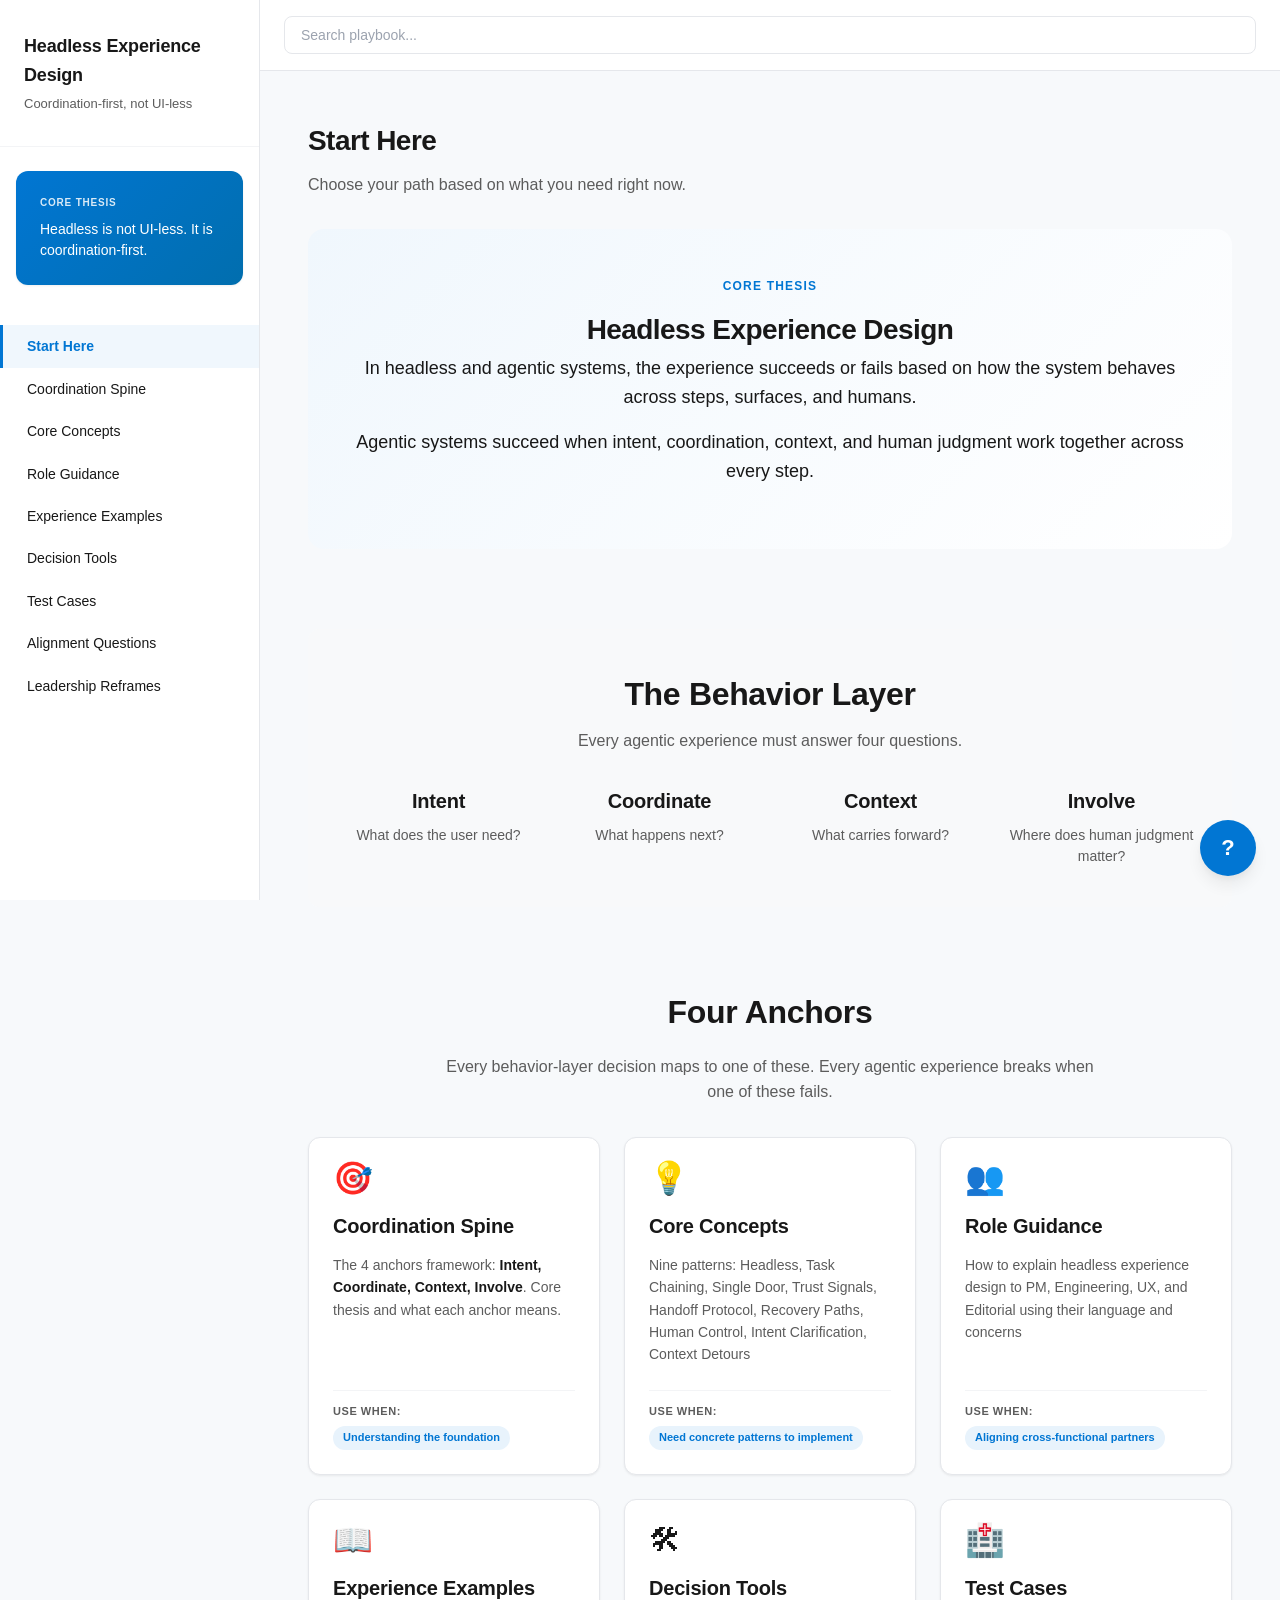
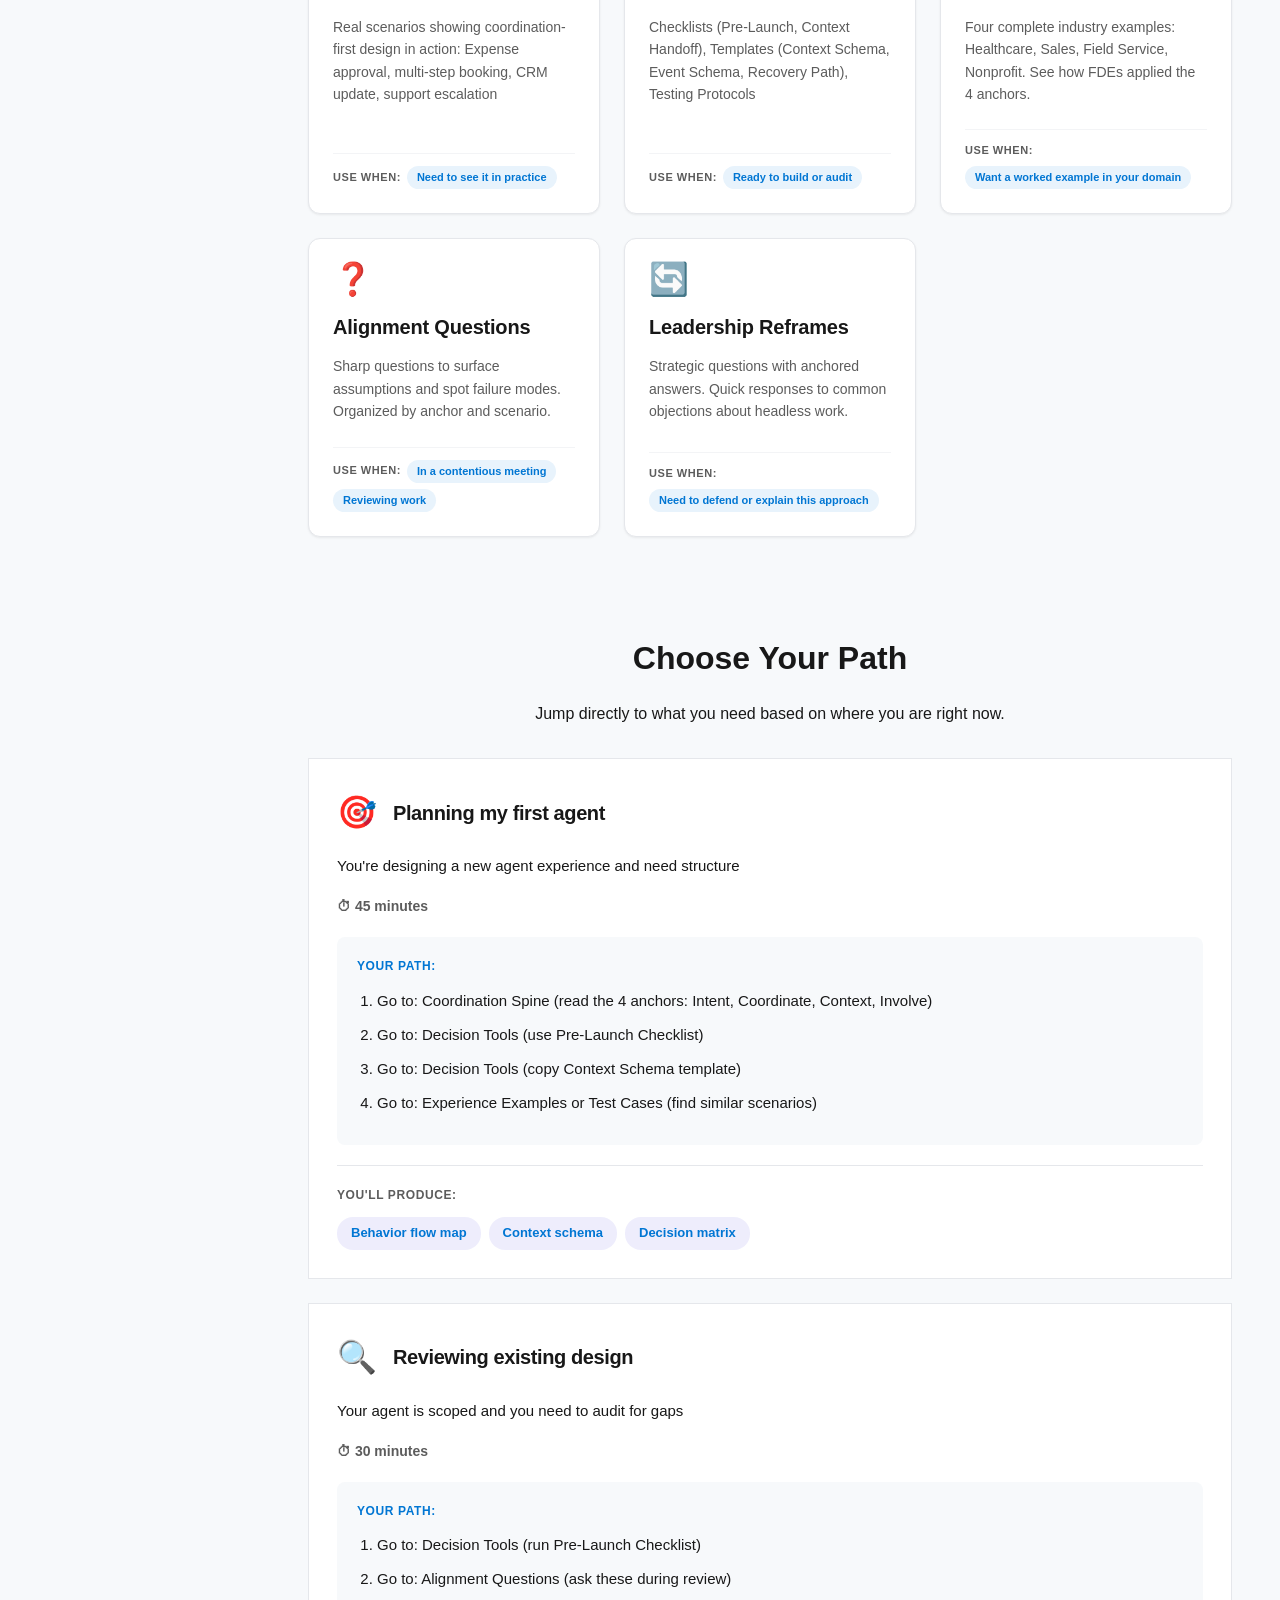
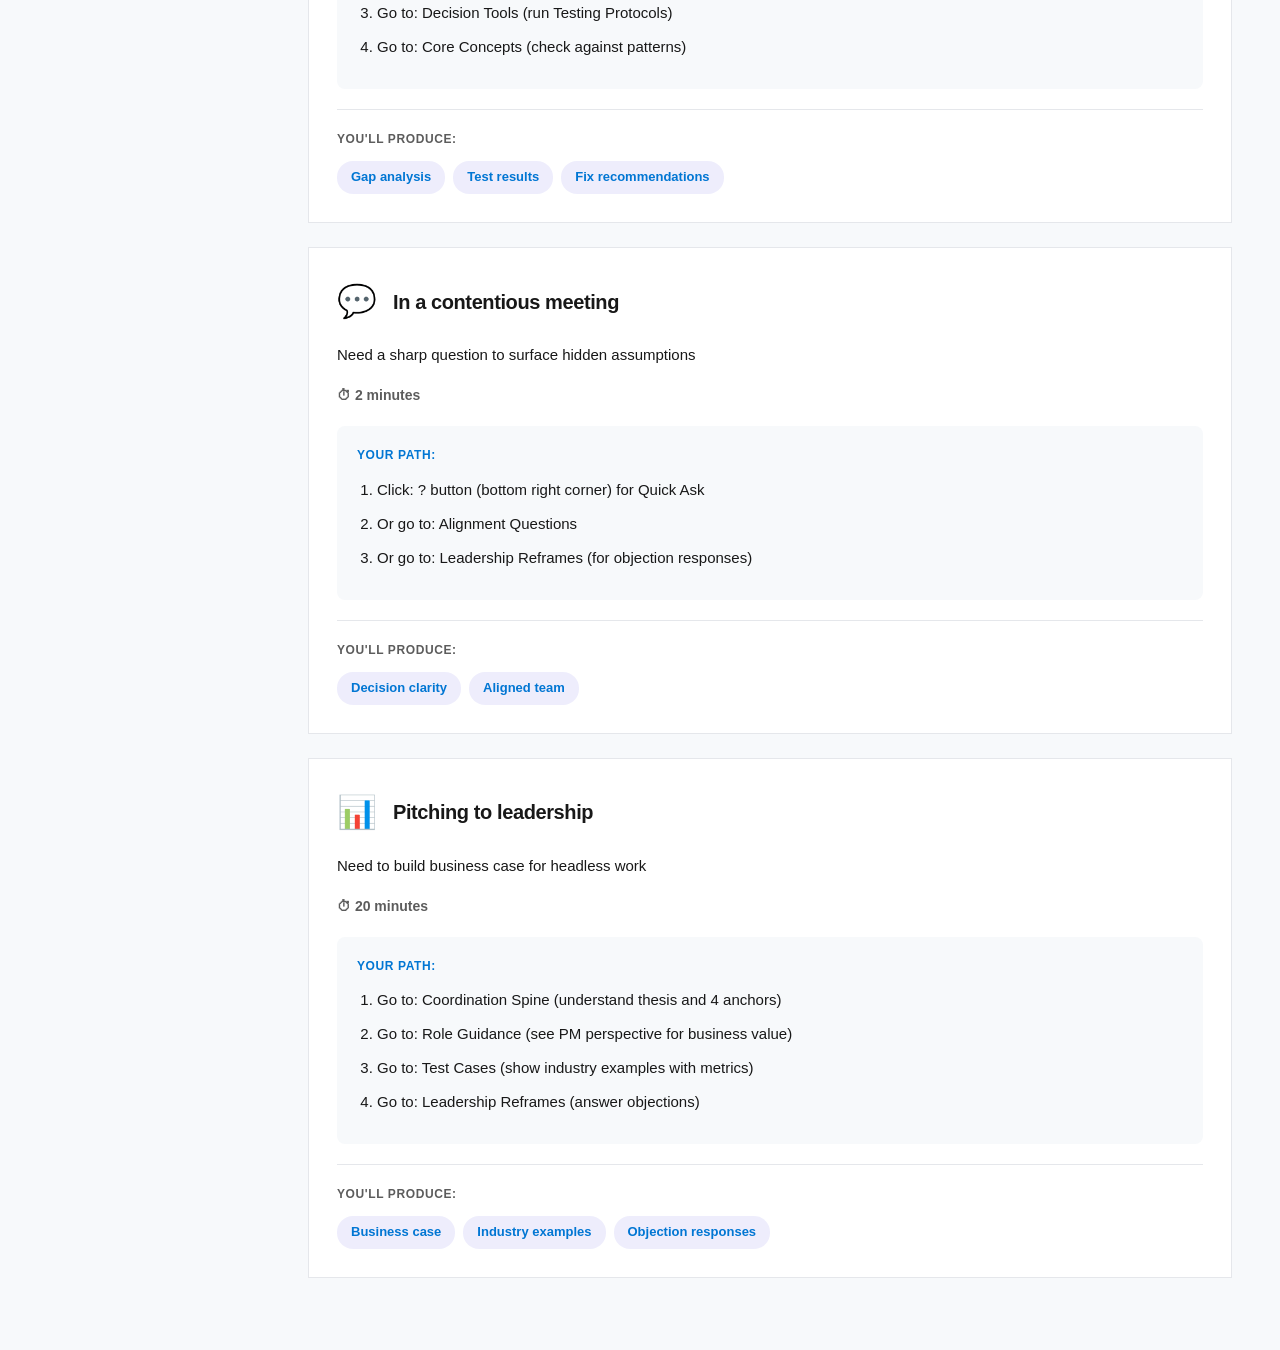
==== commit 700863de: "Add files via upload" ====
--- a/playbook-embed.html
+++ b/playbook-embed.html
@@ -698,116 +698,171 @@
 }
 
 /* Playbook Intro Section */
-.playbook-intro {
-    max-width: 900px;
-    margin: 0 auto var(--space-2xl) auto;
+/* Hero Section - Compact & Focused */
+.playbook-hero {
+    background: var(--gradient-hero);
+    border-radius: var(--radius-lg);
+    padding: 48px 32px;
+    margin-bottom: 80px;
     text-align: center;
 }
 
-.playbook-intro-title {
+.playbook-hero-inner {
+    max-width: 850px;
+    margin: 0 auto;
+}
+
+.playbook-hero-eyebrow {
+    font-size: 12px;
+    font-weight: 700;
+    text-transform: uppercase;
+    letter-spacing: 0.1em;
+    color: var(--color-primary);
+    margin-bottom: 16px;
+}
+
+.playbook-hero-title {
+    font-size: 48px;
+    font-weight: 700;
+    line-height: 1.2;
+    color: var(--color-text);
+    margin: 0 0 24px 0;
+    letter-spacing: -0.02em;
+}
+
+.playbook-hero-thesis {
+    font-size: 18px;
+    line-height: 1.6;
+    color: var(--color-text);
+    margin: 0 0 16px 0;
+}
+
+.playbook-hero-thesis + .playbook-hero-thesis {
+    margin-top: 16px;
+}
+
+/* Behavior Layer Framework Summary */
+.behavior-layer-summary {
+    max-width: 1040px;
+    margin: 0 auto 80px auto;
+    background: #F8F9FA;
+    border-radius: var(--radius-md);
+    padding: 40px 32px;
+}
+
+.behavior-layer-title {
     font-size: 32px;
     font-weight: 700;
     color: var(--color-text);
-    margin: 0 0 var(--space-md) 0;
-    letter-spacing: -0.02em;
-}
-
-.playbook-intro-body {
+    margin: 0 0 8px 0;
+    text-align: center;
+    letter-spacing: -0.01em;
+}
+
+.behavior-layer-subtitle {
     font-size: 16px;
-    line-height: 1.7;
+    line-height: 1.5;
     color: var(--color-text-muted);
-    margin: 0 0 var(--space-xl) 0;
-}
-
-.playbook-helps-title {
+    margin: 0 0 32px 0;
+    text-align: center;
+}
+
+.behavior-layer-grid {
+    display: grid;
+    grid-template-columns: repeat(4, 1fr);
+    gap: 24px;
+}
+
+.behavior-layer-item {
+    text-align: center;
+}
+
+.behavior-layer-item-label {
+    font-size: 20px;
+    font-weight: 700;
+    color: var(--color-text);
+    margin: 0 0 8px 0;
+    letter-spacing: -0.01em;
+}
+
+.behavior-layer-item-desc {
     font-size: 14px;
+    line-height: 1.5;
+    color: var(--color-text-muted);
+    margin: 0;
+}
+
+@media (max-width: 1024px) {
+    .behavior-layer-grid {
+        grid-template-columns: repeat(2, 1fr);
+        gap: 24px 32px;
+    }
+}
+
+@media (max-width: 768px) {
+    .playbook-hero-title {
+        font-size: 32px;
+    }
+
+    .playbook-hero-thesis {
+        font-size: 16px;
+    }
+
+    .behavior-layer-title {
+        font-size: 24px;
+    }
+
+    .behavior-layer-grid {
+        grid-template-columns: 1fr;
+        gap: 24px;
+    }
+}
+
+/* Four Anchors Section */
+.four-anchors-section {
+    max-width: 1040px;
+    margin: 0 auto 96px auto;
+}
+
+.four-anchors-header {
+    text-align: center;
+    margin-bottom: 32px;
+}
+
+.four-anchors-title {
+    font-size: 32px;
     font-weight: 700;
-    text-transform: uppercase;
-    letter-spacing: 0.05em;
+    color: var(--color-text);
+    margin: 0 0 16px 0;
+    letter-spacing: -0.01em;
+}
+
+.four-anchors-subtitle {
+    font-size: 16px;
+    line-height: 1.6;
     color: var(--color-text-muted);
-    margin-bottom: var(--space-lg);
-}
-
-.playbook-helps-grid {
-    display: grid;
-    grid-template-columns: repeat(3, 1fr);
-    gap: var(--space-lg);
-    margin-bottom: var(--space-2xl);
-}
-
-.helps-card {
-    background: var(--color-surface);
-    border: 1px solid var(--color-border);
-    border-radius: var(--radius-md);
-    padding: var(--space-lg);
-    display: flex;
-    flex-direction: column;
-    align-items: center;
-    gap: var(--space-sm);
-    text-align: center;
-    transition: all 0.2s ease;
-}
-
-.helps-card:hover {
-    transform: translateY(-2px);
-    box-shadow: var(--shadow-md);
-    border-color: var(--color-primary);
-}
-
-.helps-number {
-    width: 48px;
-    height: 48px;
-    border-radius: 50%;
-    background: var(--color-primary);
-    color: var(--color-surface);
-    display: flex;
-    align-items: center;
-    justify-content: center;
-    font-size: 24px;
-    font-weight: 700;
-    margin-bottom: var(--space-xs);
-}
-
-.helps-text {
-    font-size: 15px;
-    font-weight: 500;
-    line-height: 1.5;
-    color: var(--color-text);
-}
-
-@media (max-width: 768px) {
-    .playbook-helps-grid {
-        grid-template-columns: 1fr;
-    }
-
-    .playbook-intro-title {
-        font-size: 24px;
-    }
-}
-
-/* Playbook Structure Section */
-.playbook-structure {
-    max-width: 1040px;
-    margin: 0 auto var(--space-2xl) auto;
+    margin: 0;
+    max-width: 650px;
+    margin-left: auto;
+    margin-right: auto;
 }
 
 .structure-grid {
     display: grid;
     grid-template-columns: repeat(auto-fit, minmax(280px, 1fr));
-    gap: var(--space-lg);
-    margin-top: var(--space-lg);
+    gap: 24px;
 }
 
 .structure-card {
     background: var(--color-surface);
     border: 1px solid var(--color-border);
     border-radius: var(--radius-md);
-    padding: var(--space-lg);
+    padding: 24px;
     box-shadow: var(--shadow-sm);
     transition: all 0.2s ease;
     display: flex;
     flex-direction: column;
-    gap: var(--space-sm);
+    gap: 12px;
 }
 
 .structure-card:hover {
@@ -824,14 +879,16 @@
 
 .structure-icon {
     font-size: 32px;
-    margin-bottom: var(--space-xs);
+    line-height: 1;
+    margin-bottom: 4px;
 }
 
 .structure-title {
-    font-size: 18px;
+    font-size: 20px;
     font-weight: 700;
     color: var(--color-text);
     margin: 0;
+    letter-spacing: -0.01em;
 }
 
 .structure-desc {
@@ -848,12 +905,12 @@
 }
 
 .structure-use {
-    margin-top: var(--space-sm);
-    padding-top: var(--space-sm);
+    margin-top: 12px;
+    padding-top: 12px;
     border-top: 1px solid var(--color-border-subtle);
     display: flex;
     flex-wrap: wrap;
-    gap: var(--space-xs);
+    gap: 6px;
     align-items: center;
 }
 
@@ -867,11 +924,11 @@
 
 .structure-use-chip {
     display: inline-block;
-    padding: 4px 12px;
+    padding: 4px 10px;
     background: var(--color-primary-light);
     color: var(--color-primary);
     border-radius: 12px;
-    font-size: 12px;
+    font-size: 11px;
     font-weight: 600;
     line-height: 1.4;
 }
@@ -5308,30 +5365,46 @@
     if (!content) return;
 
     let html = `
-        <div class="playbook-intro">
-            <h3 class="playbook-intro-title">Headless Experience Design Playbook</h3>
-            <p class="playbook-intro-body">Headless changes where experience quality lives. Instead of designing one fixed screen, teams must design how intent, context, decisions, handoffs, and recovery move across agents, systems, humans, and channels.</p>
-
-            <div class="playbook-helps-title">What this helps teams do</div>
-            <div class="playbook-helps-grid">
-                <div class="helps-card">
-                    <div class="helps-number">1</div>
-                    <div class="helps-text">Decide what the agent should do, ask, or escalate</div>
+        <!-- Hero Section -->
+        <div class="playbook-hero">
+            <div class="playbook-hero-inner">
+                <div class="playbook-hero-eyebrow">Core Thesis</div>
+                <h2 class="playbook-hero-title">Headless Experience Design</h2>
+                <p class="playbook-hero-thesis">In headless and agentic systems, the experience succeeds or fails based on how the system behaves across steps, surfaces, and humans.</p>
+                <p class="playbook-hero-thesis">Agentic systems succeed when intent, coordination, context, and human judgment work together across every step.</p>
+            </div>
+        </div>
+
+        <!-- Behavior Layer Summary -->
+        <div class="behavior-layer-summary">
+            <h3 class="behavior-layer-title">The Behavior Layer</h3>
+            <p class="behavior-layer-subtitle">Every agentic experience must answer four questions.</p>
+            <div class="behavior-layer-grid">
+                <div class="behavior-layer-item">
+                    <div class="behavior-layer-item-label">Intent</div>
+                    <div class="behavior-layer-item-desc">What does the user need?</div>
                 </div>
-                <div class="helps-card">
-                    <div class="helps-number">2</div>
-                    <div class="helps-text">Align roles across PM, Engineering, UX, CXD, and Editorial</div>
+                <div class="behavior-layer-item">
+                    <div class="behavior-layer-item-label">Coordinate</div>
+                    <div class="behavior-layer-item-desc">What happens next?</div>
                 </div>
-                <div class="helps-card">
-                    <div class="helps-number">3</div>
-                    <div class="helps-text">Test whether the experience preserves intent, context, and trust</div>
+                <div class="behavior-layer-item">
+                    <div class="behavior-layer-item-label">Context</div>
+                    <div class="behavior-layer-item-desc">What carries forward?</div>
+                </div>
+                <div class="behavior-layer-item">
+                    <div class="behavior-layer-item-label">Involve</div>
+                    <div class="behavior-layer-item-desc">Where does human judgment matter?</div>
                 </div>
             </div>
         </div>
 
-        <div class="playbook-structure">
-            <h3 class="subsection-title">What's in This Playbook</h3>
-            <p class="subsection-description">Nine sections organized to support how you work. Here's what each contains:</p>
+        <!-- Four Anchors Section -->
+        <div class="four-anchors-section">
+            <div class="four-anchors-header">
+                <h3 class="four-anchors-title">Four Anchors</h3>
+                <p class="four-anchors-subtitle">Every behavior-layer decision maps to one of these. Every agentic experience breaks when one of these fails.</p>
+            </div>
 
             <div class="structure-grid">
                 <div class="structure-card" data-section="spine" style="cursor: pointer;">
@@ -5417,8 +5490,8 @@
             </div>
         </div>
 
-        <h3 class="subsection-title" style="margin-top: 48px;">Choose Your Path</h3>
-        <p class="subsection-description">Jump directly to what you need based on where you are right now.</p>
+        <h3 class="subsection-title" style="margin-top: 96px; text-align: center; font-size: 32px;">Choose Your Path</h3>
+        <p class="subsection-description" style="text-align: center; max-width: 650px; margin: 16px auto 32px auto; font-size: 16px;">Jump directly to what you need based on where you are right now.</p>
     `;
 
     html += data.gettingStarted.paths.map(path => `
